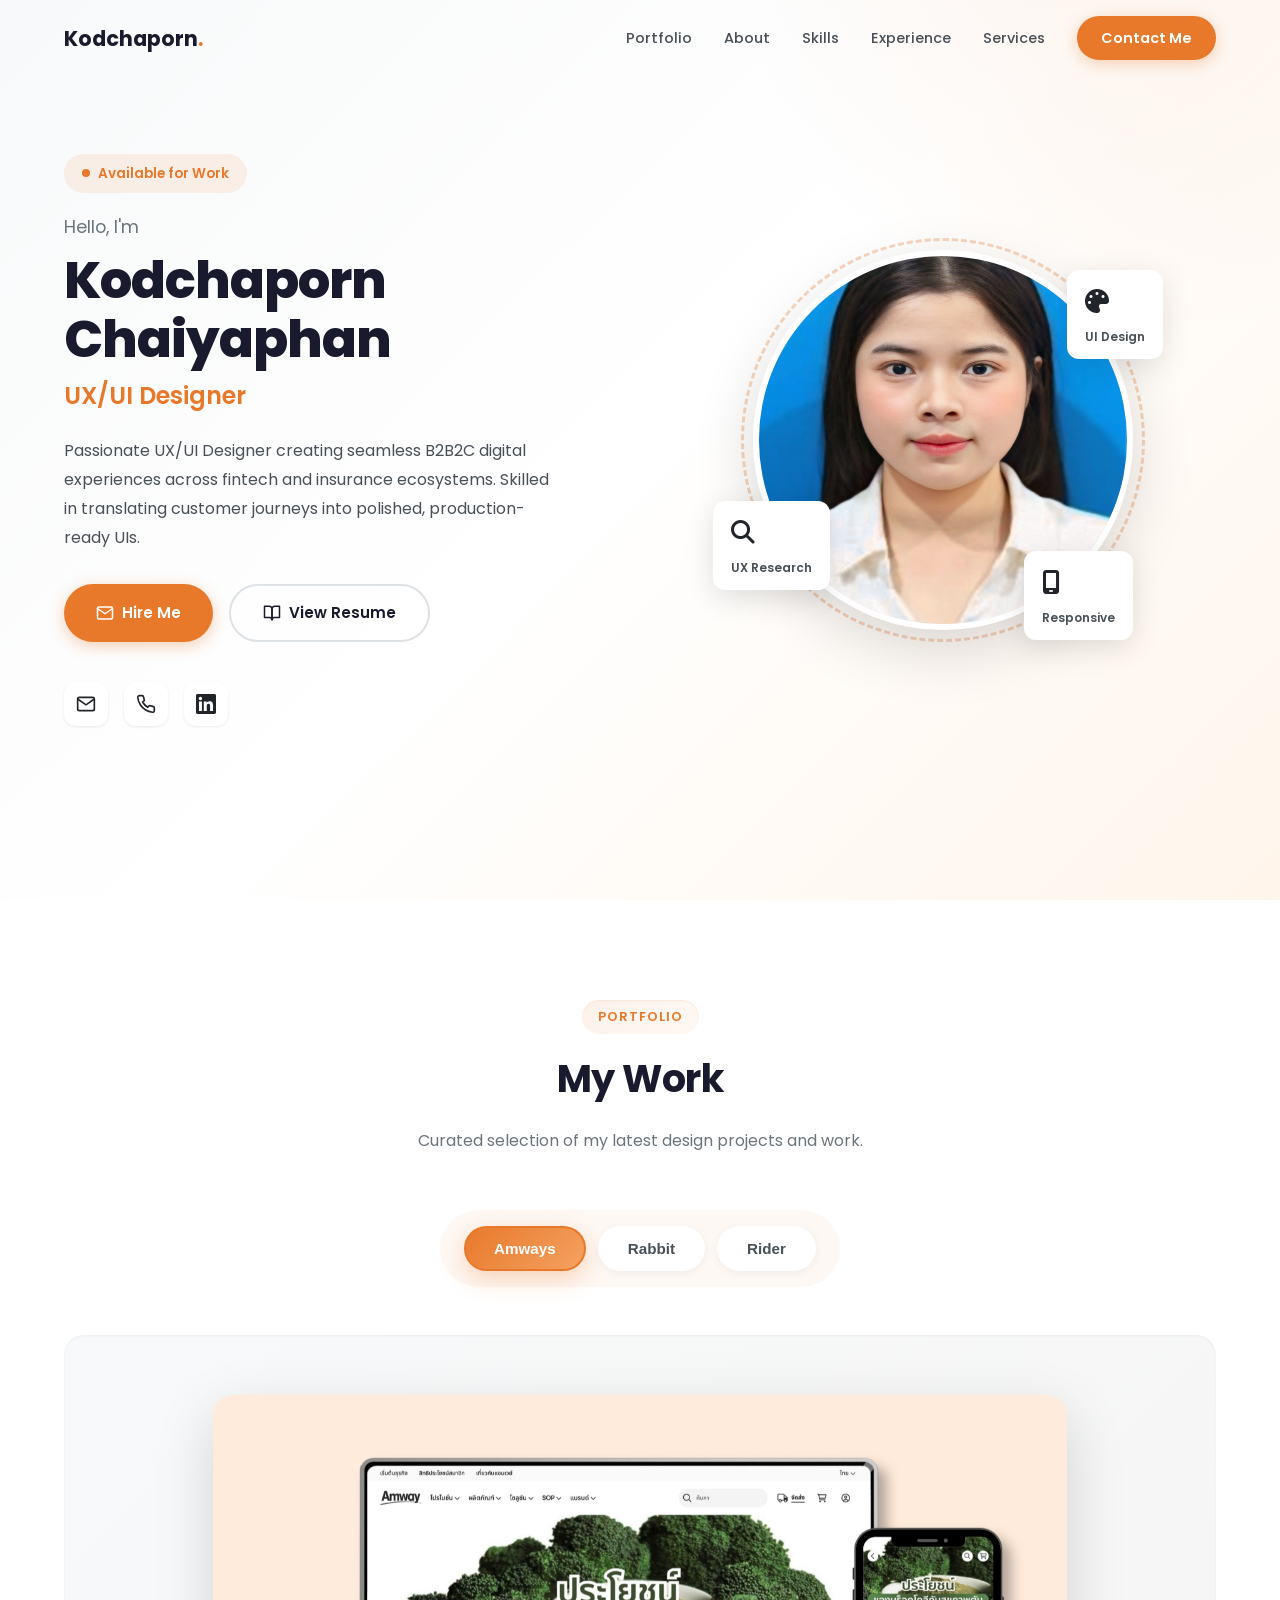
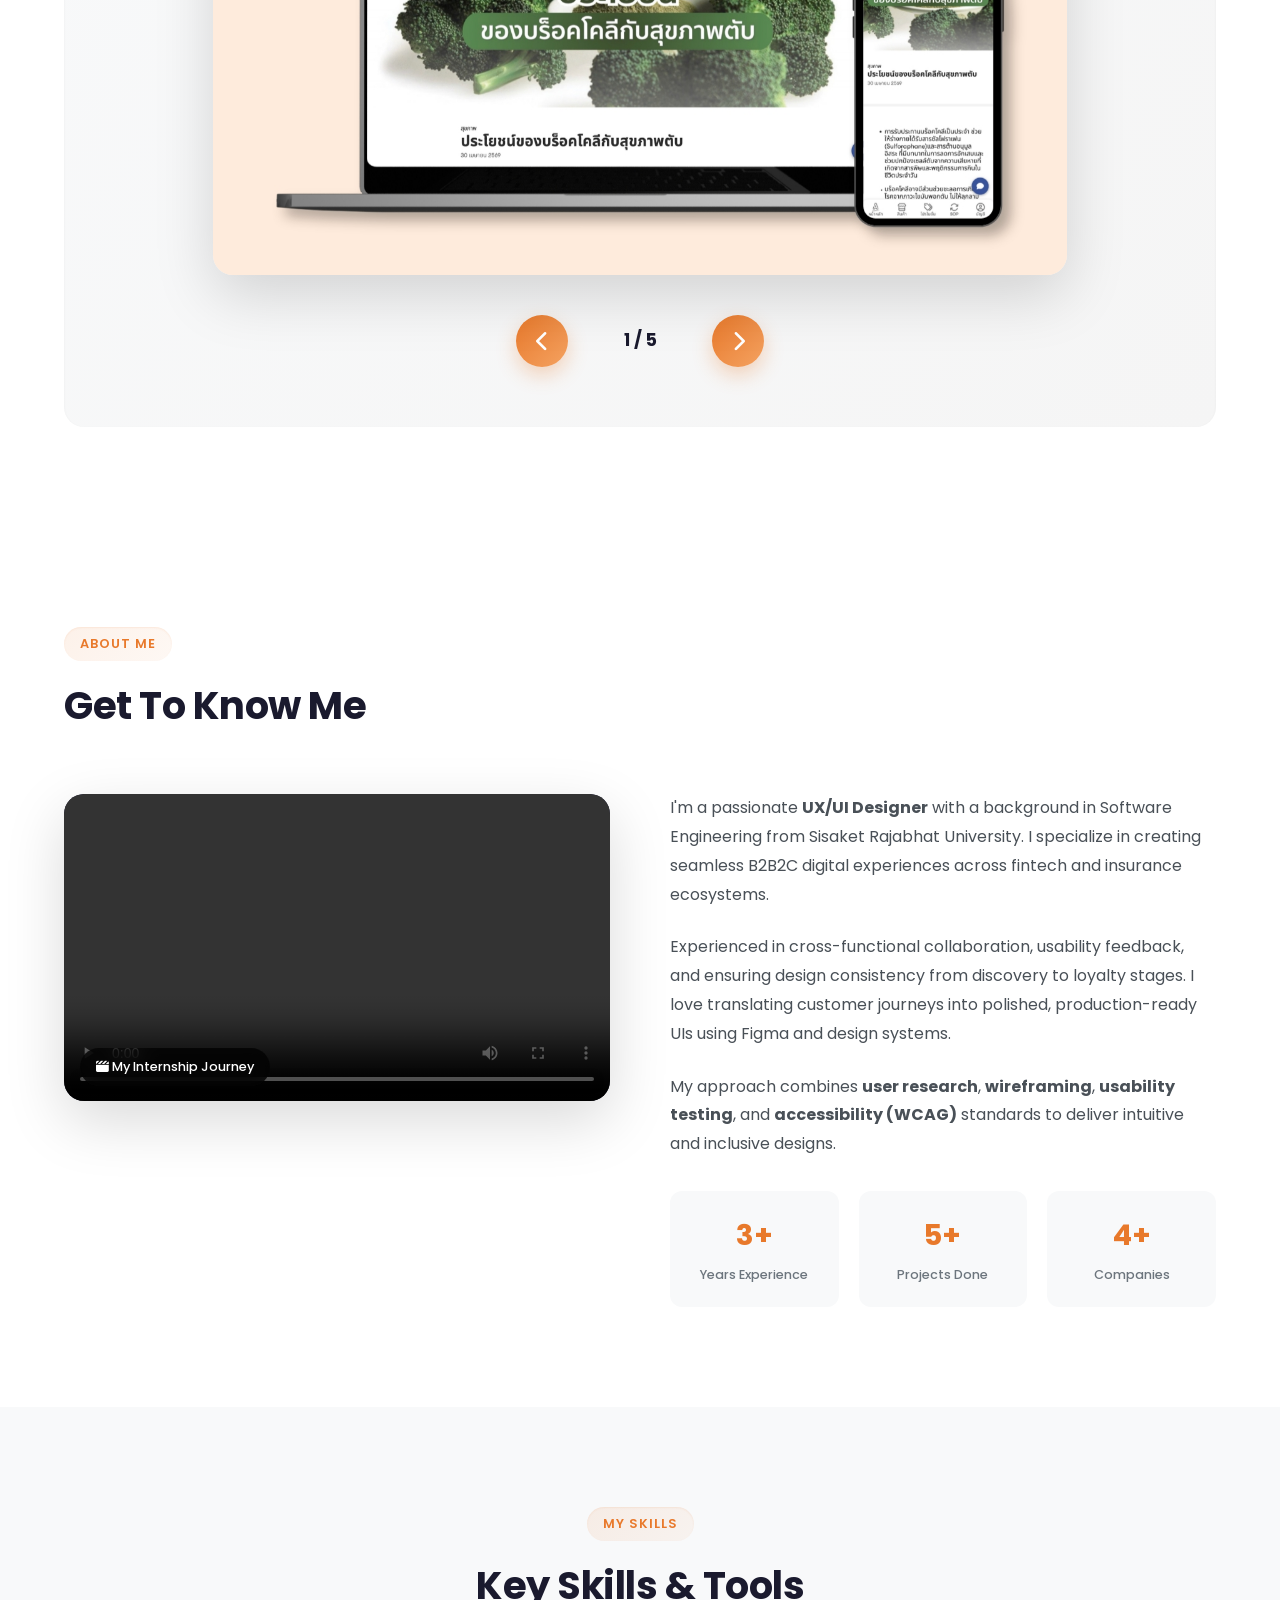
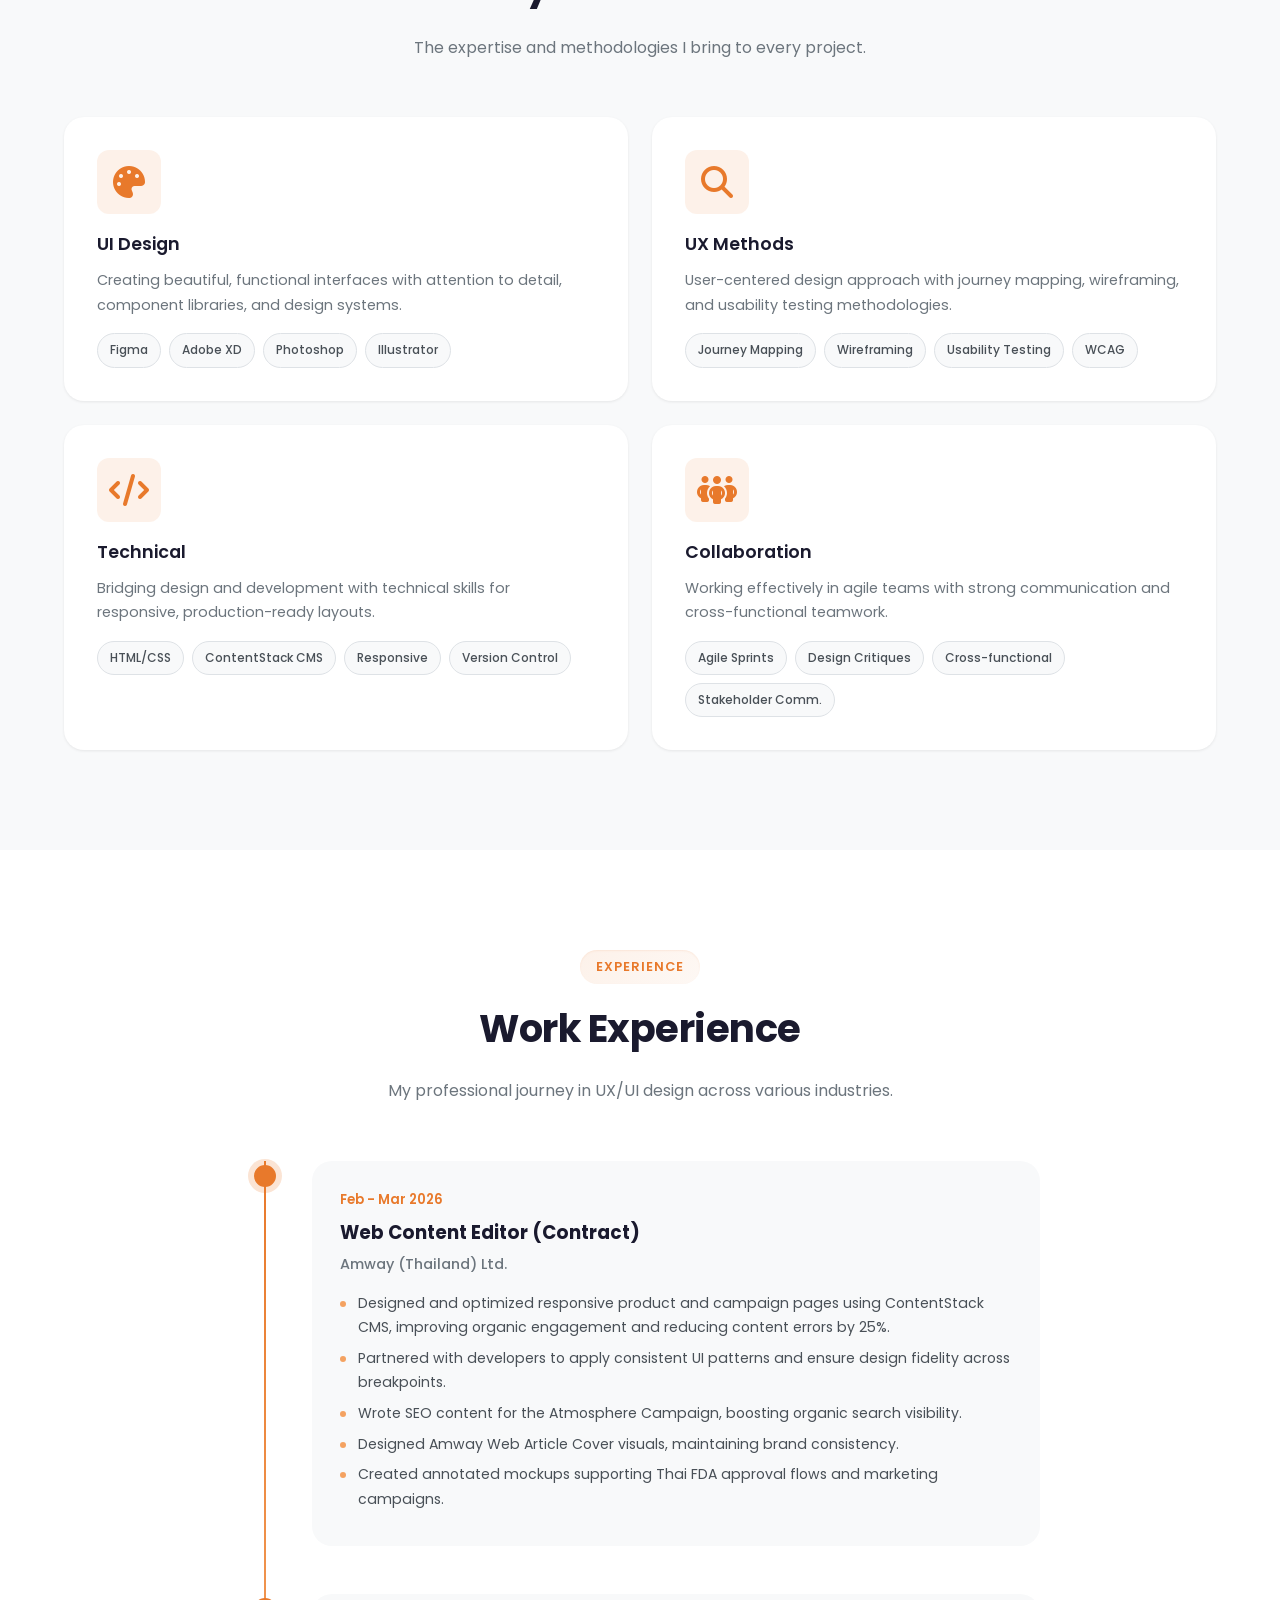
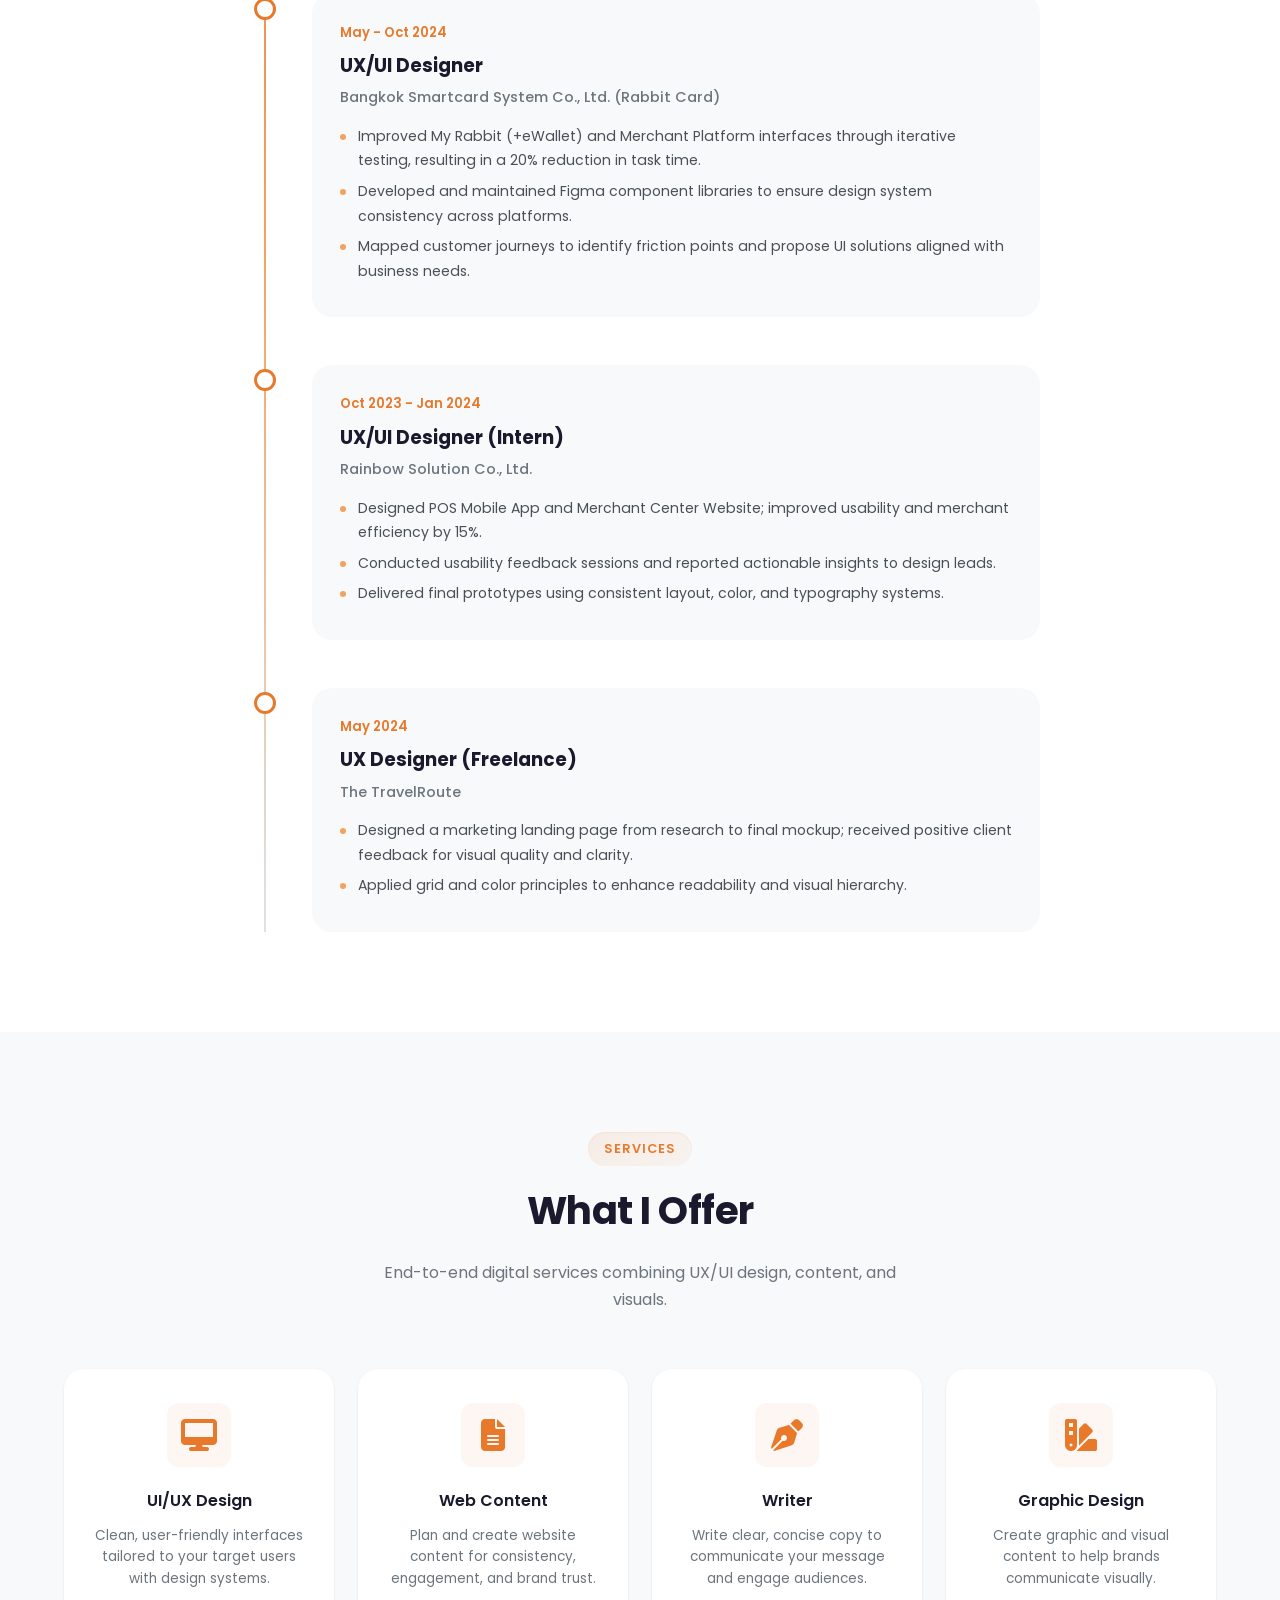
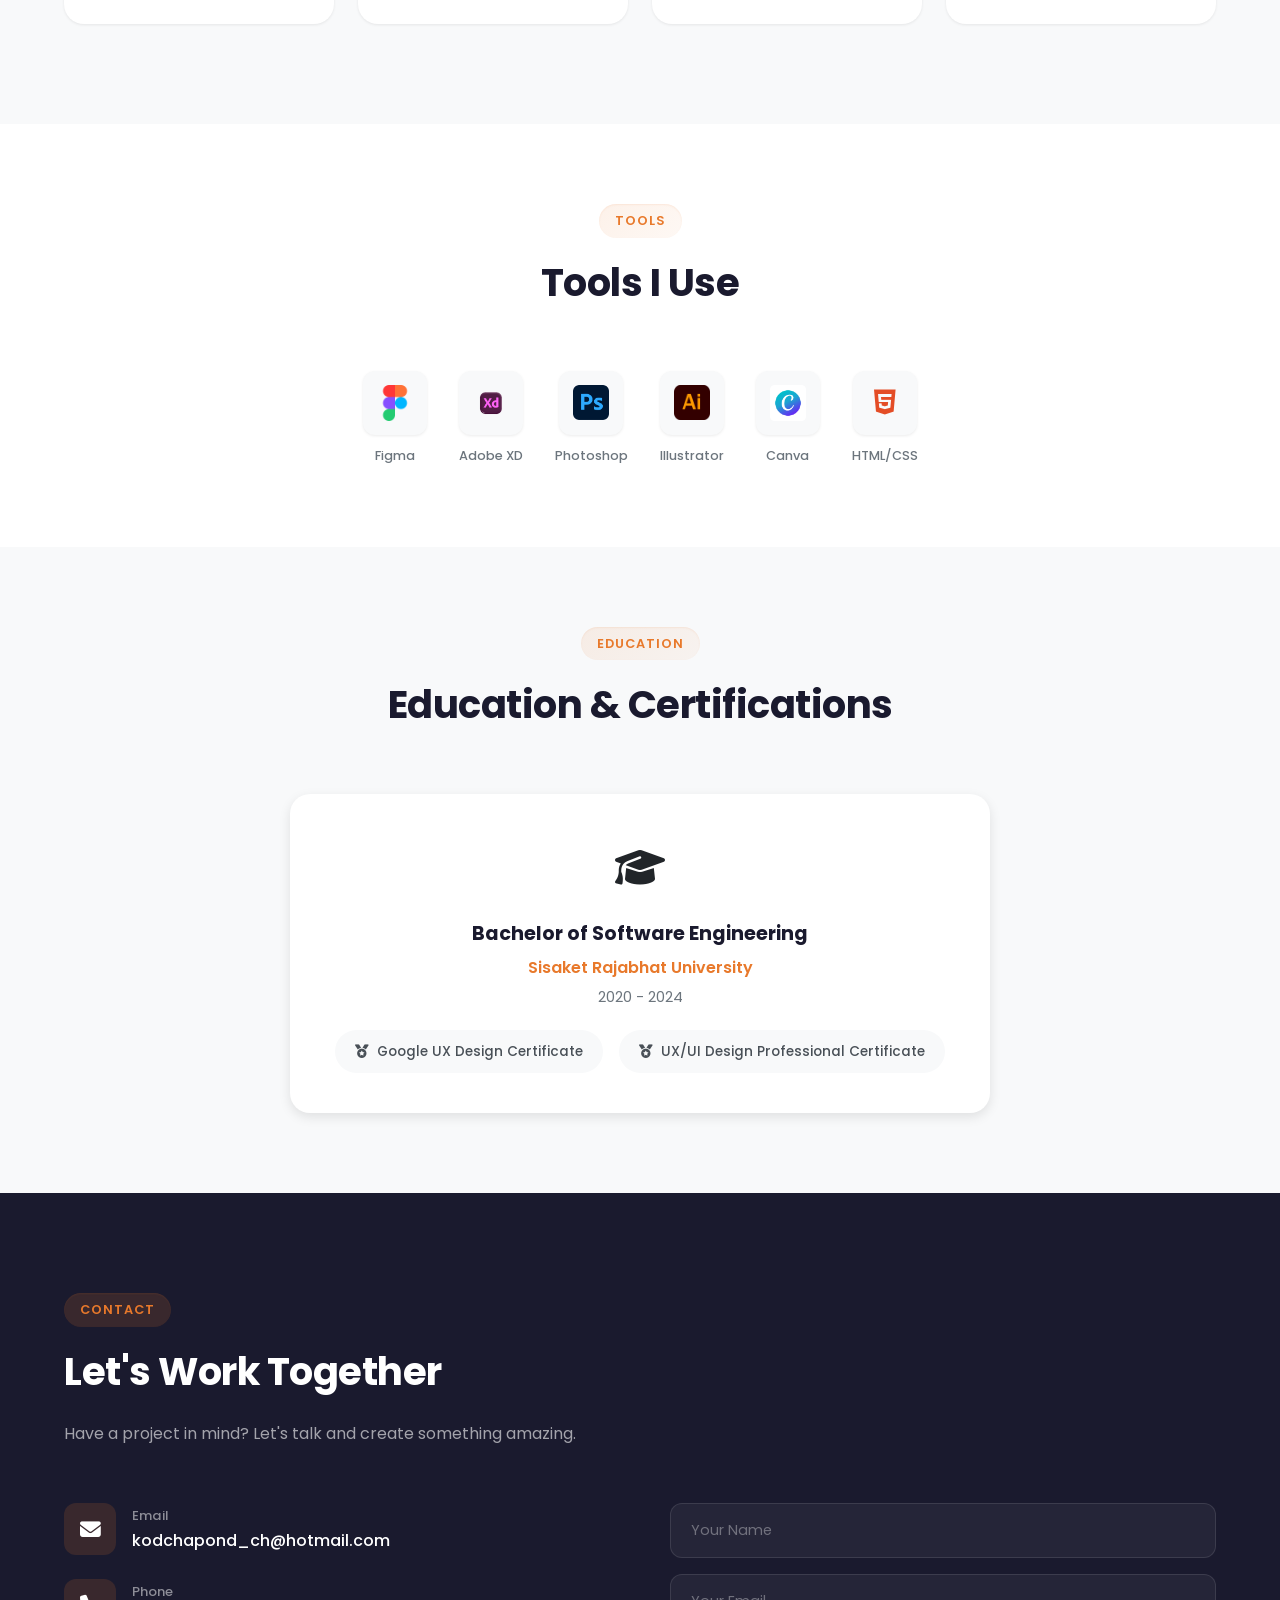
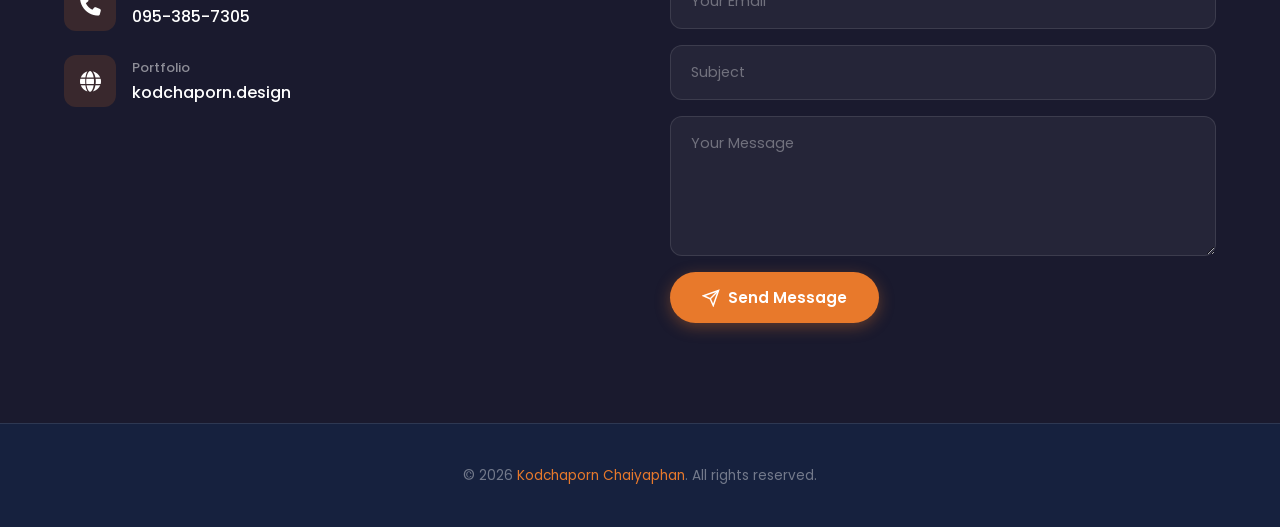
==== index.html @ 55f1ed01 "a" ====
<!DOCTYPE html>
<html lang="en">
<head>
  <meta charset="UTF-8">
  <meta name="viewport" content="width=device-width, initial-scale=1.0">
  <title>Kodchaporn Chaiyaphan — UX/UI Designer Portfolio</title>
  <meta name="description" content="Kodchaporn Chaiyaphan — Passionate UX/UI Designer creating seamless B2B2C digital experiences. Specializing in fintech and insurance UI/UX design.">
  <meta name="keywords" content="UX/UI Designer, Figma, Web Design, B2B2C, Fintech, Insurance, User Experience">
  <meta name="author" content="Kodchaporn Chaiyaphan">
  <meta name="robots" content="index, follow">
  <meta property="og:title" content="Kodchaporn Chaiyaphan — UX/UI Designer Portfolio">
  <meta property="og:description" content="Passionate UX/UI Designer creating seamless digital experiences across fintech and insurance ecosystems.">
  <meta property="og:type" content="website">
  <meta property="og:url" content="https://kodchaporn.com">
  <meta property="og:image" content="https://kodchaporn.com/assets/images/am1.jpg">
  <meta name="twitter:card" content="summary_large_image">
  <meta name="twitter:title" content="Kodchaporn Chaiyaphan — UX/UI Designer">
  <meta name="twitter:description" content="Creating seamless B2B2C digital experiences">
  <meta name="twitter:image" content="https://kodchaporn.com/assets/images/am1.jpg">
  <link rel="canonical" href="https://kodchaporn.com">
  <link rel="icon" type="image/png" href="assets/icons/figma-color.png">
  <script type="application/ld+json">
  {
    "@context": "https://schema.org",
    "@type": "Person",
    "name": "Kodchaporn Chaiyaphan",
    "jobTitle": "UX/UI Designer",
    "url": "https://kodchaporn.com",
    "image": "https://kodchaporn.com/assets/images/am1.jpg",
    "description": "Passionate UX/UI Designer creating seamless B2B2C digital experiences across fintech and insurance ecosystems",
    "email": "kodchapond_ch@hotmail.com",
    "telephone": "+66-95-385-7305",
    "sameAs": [
      "https://linkedin.com/in/kodchaporn"
    ],
    "knowsAbout": [
      "UI Design",
      "UX Research",
      "Figma",
      "User Testing",
      "Design Systems",
      "Wireframing",
      "WCAG Accessibility"
    ]
  }
  </script>
  <link rel="preconnect" href="https://fonts.googleapis.com">
  <link rel="preconnect" href="https://fonts.gstatic.com" crossorigin>
  <link href="https://fonts.googleapis.com/css2?family=Poppins:wght@300;400;500;600;700;800&display=swap" rel="stylesheet">
  <link rel="stylesheet" href="https://cdnjs.cloudflare.com/ajax/libs/font-awesome/6.4.0/css/all.min.css">
  <style>
    *, *::before, *::after { margin: 0; padding: 0; box-sizing: border-box; }

    :root {
      --orange: #E8792B;
      --orange-light: #F4A261;
      --orange-dark: #C75E1A;
      --dark: #1A1A2E;
      --dark-2: #16213E;
      --gray-900: #212529;
      --gray-700: #495057;
      --gray-500: #6C757D;
      --gray-300: #DEE2E6;
      --gray-100: #F8F9FA;
      --white: #FFFFFF;
      --shadow-sm: 0 1px 3px rgba(0,0,0,0.08);
      --shadow-md: 0 4px 12px rgba(0,0,0,0.1);
      --shadow-lg: 0 8px 30px rgba(0,0,0,0.12);
      --shadow-xl: 0 20px 60px rgba(0,0,0,0.15);
      --radius-sm: 8px;
      --radius-md: 12px;
      --radius-lg: 20px;
      --transition: 0.35s cubic-bezier(0.4, 0, 0.2, 1);
    }

    html { scroll-behavior: smooth; font-size: 16px; }
    body { font-family: 'Poppins', sans-serif; color: var(--gray-900); background: var(--white); line-height: 1.7; overflow-x: hidden; }
    a { text-decoration: none; color: inherit; }
    img { max-width: 100%; display: block; }
    ul { list-style: none; }
    .container { width: 100%; max-width: 1200px; margin: 0 auto; padding: 0 24px; }

    /* NAV */
    .nav { position: fixed; top: 0; left: 0; width: 100%; z-index: 1000; padding: 16px 0; transition: var(--transition); background: transparent; }
    .nav.scrolled { background: rgba(255,255,255,0.95); backdrop-filter: blur(20px); box-shadow: var(--shadow-sm); padding: 10px 0; }
    .nav__inner { display: flex; align-items: center; justify-content: space-between; }
    .nav__logo { font-size: 1.3rem; font-weight: 700; color: var(--dark); }
    .nav__logo span { color: var(--orange); }
    .nav__links { display: flex; gap: 32px; align-items: center; }
    .nav__links a { font-size: 0.9rem; font-weight: 500; color: var(--gray-700); position: relative; transition: var(--transition); }
    .nav__links a::after { content: ''; position: absolute; bottom: -4px; left: 0; width: 0; height: 2px; background: var(--orange); transition: var(--transition); border-radius: 2px; }
    .nav__links a:hover { color: var(--orange); }
    .nav__links a:hover::after { width: 100%; }
    .nav__cta { background: var(--orange) !important; color: var(--white) !important; padding: 10px 24px !important; border-radius: 50px !important; font-weight: 600 !important; box-shadow: 0 4px 15px rgba(232,121,43,0.3); }
    .nav__cta:hover { background: var(--orange-dark) !important; transform: translateY(-2px); box-shadow: 0 6px 20px rgba(232,121,43,0.4); }
    .nav__cta::after { display: none !important; }
    .nav__hamburger { display: none; flex-direction: column; gap: 5px; cursor: pointer; background: none; border: none; padding: 4px; }
    .nav__hamburger span { width: 26px; height: 2.5px; background: var(--dark); border-radius: 4px; transition: var(--transition); }

    /* HERO */
    .hero { min-height: 100vh; display: flex; align-items: center; padding-top: 80px; background: linear-gradient(135deg, var(--gray-100) 0%, var(--white) 50%, #FFF5EB 100%); position: relative; overflow: hidden; }
    .hero::before { content: ''; position: absolute; top: -50%; right: -20%; width: 800px; height: 800px; background: radial-gradient(circle, rgba(232,121,43,0.08) 0%, transparent 70%); border-radius: 50%; }
    .hero__inner { display: grid; grid-template-columns: 1fr 1fr; gap: 60px; align-items: center; }
    .hero__badge { display: inline-flex; align-items: center; gap: 8px; background: rgba(232,121,43,0.1); color: var(--orange); padding: 8px 18px; border-radius: 50px; font-size: 0.85rem; font-weight: 600; margin-bottom: 20px; }
    .hero__badge::before { content: ''; width: 8px; height: 8px; background: var(--orange); border-radius: 50%; animation: pulse 2s infinite; }
    @keyframes pulse { 0%, 100% { opacity: 1; transform: scale(1); } 50% { opacity: 0.5; transform: scale(1.5); } }
    .hero__greeting { font-size: 1.1rem; color: var(--gray-500); font-weight: 400; margin-bottom: 8px; }
    .hero__name { font-size: 3.2rem; font-weight: 800; color: var(--dark); line-height: 1.15; margin-bottom: 8px; letter-spacing: -1px; }
    .hero__title { font-size: 1.5rem; font-weight: 600; color: var(--orange); margin-bottom: 20px; }
    .hero__desc { font-size: 1rem; color: var(--gray-700); line-height: 1.8; margin-bottom: 32px; max-width: 500px; }
    .hero__buttons { display: flex; gap: 16px; flex-wrap: wrap; margin-bottom: 40px; }
    .btn { display: inline-flex; align-items: center; gap: 8px; padding: 14px 32px; border-radius: 50px; font-family: 'Poppins', sans-serif; font-size: 0.95rem; font-weight: 600; cursor: pointer; transition: var(--transition); border: none; }
    .btn--primary { background: var(--orange); color: var(--white); box-shadow: 0 4px 15px rgba(232,121,43,0.35); }
    .btn--primary:hover { background: var(--orange-dark); transform: translateY(-3px); box-shadow: 0 8px 25px rgba(232,121,43,0.4); }
    .btn--outline { background: transparent; color: var(--dark); border: 2px solid var(--gray-300); }
    .btn--outline:hover { border-color: var(--orange); color: var(--orange); transform: translateY(-3px); }
    .hero__social { display: flex; gap: 16px; }
    .hero__social a { width: 44px; height: 44px; border-radius: 12px; background: var(--white); display: flex; align-items: center; justify-content: center; box-shadow: var(--shadow-sm); transition: var(--transition); }
    .hero__social a:hover { background: var(--orange); color: var(--white); transform: translateY(-3px); box-shadow: var(--shadow-md); }
    .hero__image { display: flex; justify-content: center; align-items: center; position: relative; }
    .hero__photo-wrapper { position: relative; width: 380px; height: 380px; }
    .hero__photo-wrapper::before { content: ''; position: absolute; inset: -12px; border-radius: 50%; border: 3px dashed rgba(232,121,43,0.3); animation: spin 30s linear infinite; }
    @keyframes spin { to { transform: rotate(360deg); } }
    .hero__photo { width: 380px; height: 380px; border-radius: 50%; object-fit: cover; border: 6px solid var(--white); box-shadow: var(--shadow-xl); position: relative; z-index: 1; background: var(--gray-300); display: flex; align-items: center; justify-content: center; font-size: 6rem; overflow: hidden; }
    .hero__photo img { width: 100%; height: 100%; object-fit: cover; }
    .hero__float { position: absolute; background: var(--white); border-radius: var(--radius-md); padding: 12px 18px; box-shadow: var(--shadow-lg); z-index: 2; animation: float 6s ease-in-out infinite; }
    .hero__float--1 { top: 20px; right: -30px; animation-delay: 0s; }
    .hero__float--2 { bottom: 40px; left: -40px; animation-delay: 2s; }
    .hero__float--3 { bottom: -10px; right: 0; animation-delay: 4s; }
    .hero__float-icon { font-size: 1.5rem; margin-bottom: 4px; }
    .hero__float-text { font-size: 0.75rem; font-weight: 600; color: var(--gray-700); }
    @keyframes float { 0%, 100% { transform: translateY(0); } 50% { transform: translateY(-12px); } }

    /* SECTIONS */
    section { padding: 100px 0; }
    .section__badge { display: inline-flex; align-items: center; gap: 8px; background: rgba(232,121,43,0.1); color: var(--orange); padding: 6px 16px; border-radius: 50px; font-size: 0.8rem; font-weight: 600; text-transform: uppercase; letter-spacing: 1px; margin-bottom: 12px; }
    .section__title { font-size: 2.4rem; font-weight: 700; color: var(--dark); margin-bottom: 16px; letter-spacing: -0.5px; }
    .section__subtitle { font-size: 1rem; color: var(--gray-500); max-width: 560px; line-height: 1.7; }
    .section__header { margin-bottom: 56px; }
    .section__header--center { text-align: center; }
    .section__header--center .section__subtitle { margin: 0 auto; }

    /* ABOUT */
    .about { background: var(--white); }
    .about__grid { display: grid; grid-template-columns: 1fr 1fr; gap: 60px; align-items: start; }
    .about__video-wrapper { position: relative; border-radius: var(--radius-lg); overflow: hidden; box-shadow: var(--shadow-xl); aspect-ratio: 16/9; background: var(--dark); }
    .about__video { width: 100%; height: 100%; object-fit: cover; border-radius: var(--radius-lg); }
    .about__video-label { position: absolute; bottom: 16px; left: 16px; background: rgba(0,0,0,0.7); backdrop-filter: blur(10px); color: var(--white); padding: 8px 16px; border-radius: 50px; font-size: 0.8rem; font-weight: 500; }
    .about__content p { color: var(--gray-700); margin-bottom: 24px; line-height: 1.8; }
    .about__stats { display: grid; grid-template-columns: repeat(3, 1fr); gap: 20px; margin-top: 32px; }
    .about__stat { text-align: center; padding: 20px 12px; border-radius: var(--radius-md); background: var(--gray-100); transition: var(--transition); }
    .about__stat:hover { background: rgba(232,121,43,0.08); transform: translateY(-4px); }
    .about__stat-number { font-size: 1.8rem; font-weight: 700; color: var(--orange); display: block; }
    .about__stat-label { font-size: 0.8rem; color: var(--gray-500); font-weight: 500; }

    /* SKILLS */
    .skills { background: var(--gray-100); }
    .skills__grid { display: grid; grid-template-columns: repeat(2, 1fr); gap: 24px; }
    .skill-card { background: var(--white); border-radius: var(--radius-lg); padding: 32px; transition: var(--transition); box-shadow: var(--shadow-sm); border: 1px solid transparent; }
    .skill-card:hover { box-shadow: var(--shadow-lg); border-color: rgba(232,121,43,0.2); transform: translateY(-4px); }
    .skill-card__icon { width: 52px; height: 52px; border-radius: var(--radius-md); background: rgba(232,121,43,0.1); display: flex; align-items: center; justify-content: center; font-size: 1.5rem; margin-bottom: 16px; }
    .skill-card__title { font-size: 1.1rem; font-weight: 600; color: var(--dark); margin-bottom: 8px; }
    .skill-card__desc { font-size: 0.9rem; color: var(--gray-500); line-height: 1.7; }
    .skill-card__tags { display: flex; flex-wrap: wrap; gap: 8px; margin-top: 16px; }
    .skill-card__tag { padding: 4px 12px; background: var(--gray-100); border-radius: 50px; font-size: 0.78rem; color: var(--gray-700); font-weight: 500; }

    /* EXPERIENCE */
    .experience { background: var(--white); }
    .timeline { position: relative; max-width: 800px; margin: 0 auto; }
    .timeline::before { content: ''; position: absolute; left: 24px; top: 0; bottom: 0; width: 2px; background: linear-gradient(to bottom, var(--orange), var(--orange-light), var(--gray-300)); }
    .timeline__item { position: relative; padding-left: 72px; margin-bottom: 48px; }
    .timeline__item:last-child { margin-bottom: 0; }
    .timeline__dot { position: absolute; left: 14px; top: 4px; width: 22px; height: 22px; border-radius: 50%; background: var(--white); border: 3px solid var(--orange); z-index: 1; }
    .timeline__item:first-child .timeline__dot { background: var(--orange); box-shadow: 0 0 0 6px rgba(232,121,43,0.2); }
    .timeline__card { background: var(--gray-100); border-radius: var(--radius-lg); padding: 28px; transition: var(--transition); }
    .timeline__card:hover { background: var(--white); box-shadow: var(--shadow-lg); transform: translateX(4px); }
    .timeline__date { font-size: 0.82rem; font-weight: 600; color: var(--orange); margin-bottom: 6px; }
    .timeline__role { font-size: 1.15rem; font-weight: 700; color: var(--dark); margin-bottom: 4px; }
    .timeline__company { font-size: 0.9rem; color: var(--gray-500); margin-bottom: 14px; font-weight: 500; }
    .timeline__desc { font-size: 0.88rem; color: var(--gray-700); line-height: 1.75; }
    .timeline__desc li { position: relative; padding-left: 18px; margin-bottom: 6px; }
    .timeline__desc li::before { content: ''; position: absolute; left: 0; top: 10px; width: 6px; height: 6px; border-radius: 50%; background: var(--orange-light); }

    /* PORTFOLIO */
    .portfolio { background: var(--white); }
    .portfolio__tabs { display: flex; justify-content: center; gap: 12px; margin-bottom: 48px; flex-wrap: wrap; background: rgba(232,121,43,0.05); padding: 16px 24px; border-radius: 50px; width: fit-content; margin-left: auto; margin-right: auto; backdrop-filter: blur(10px); }
    .portfolio__tab-btn { padding: 12px 28px; border: 2px solid transparent; background: var(--white); border-radius: 50px; cursor: pointer; font-weight: 600; font-size: 0.95rem; transition: var(--transition); color: var(--gray-700); box-shadow: 0 2px 8px rgba(0,0,0,0.05); }
    .portfolio__tab-btn.active { background: linear-gradient(135deg, var(--orange) 0%, var(--orange-light) 100%); color: var(--white); border-color: var(--orange); box-shadow: 0 8px 24px rgba(232,121,43,0.3); }
    .portfolio__tab-btn:hover { border-color: var(--orange); color: var(--orange); transform: translateY(-2px); }

    .portfolio__slider-container { position: relative; overflow: hidden; background: linear-gradient(135deg, var(--gray-100) 0%, #F5F5F5 100%); border-radius: var(--radius-lg); padding: 60px 20px; min-height: 550px; display: flex; flex-direction: column; justify-content: center; box-shadow: inset 0 1px 3px rgba(0,0,0,0.05); }
    .portfolio__slider { display: flex; transition: transform 0.6s cubic-bezier(0.4, 0, 0.2, 1); }
    .portfolio__slide { min-width: 100%; display: flex; justify-content: center; align-items: center; position: relative; }
    .portfolio__slide img { max-width: 100%; max-height: 480px; border-radius: var(--radius-lg); box-shadow: var(--shadow-xl); object-fit: cover; transition: var(--transition); }
    .portfolio__slide:hover img { transform: scale(1.02); }

    .portfolio__controls { display: flex; justify-content: center; align-items: center; gap: 32px; margin-top: 40px; }
    .portfolio__btn { width: 52px; height: 52px; border-radius: 50%; background: linear-gradient(135deg, var(--orange) 0%, var(--orange-light) 100%); color: var(--white); border: none; cursor: pointer; font-size: 1.3rem; transition: var(--transition); display: flex; align-items: center; justify-content: center; box-shadow: 0 8px 20px rgba(232,121,43,0.3); }
    .portfolio__btn:hover { transform: scale(1.1) rotate(5deg); box-shadow: 0 12px 32px rgba(232,121,43,0.4); }
    .portfolio__btn:disabled { background: var(--gray-300); cursor: not-allowed; transform: scale(1); }
    .portfolio__counter { font-weight: 700; color: var(--dark); min-width: 80px; text-align: center; font-size: 1.1rem; }

    /* SERVICES */
    .services { background: var(--gray-100); }
    .services__grid { display: grid; grid-template-columns: repeat(4, 1fr); gap: 24px; }
    .service-card { background: var(--white); border-radius: var(--radius-lg); padding: 32px 24px; text-align: center; transition: var(--transition); box-shadow: var(--shadow-sm); border: 2px solid transparent; position: relative; overflow: hidden; }
    .service-card::before { content: ''; position: absolute; inset: 0; background: linear-gradient(135deg, rgba(232,121,43,0.05) 0%, rgba(232,121,43,0) 100%); opacity: 0; transition: var(--transition); pointer-events: none; }
    .service-card:hover { border-color: var(--orange); box-shadow: 0 12px 40px rgba(232,121,43,0.25); transform: translateY(-12px); }
    .service-card:hover::before { opacity: 1; }
    .service-card:hover .service-card__icon { background: linear-gradient(135deg, var(--orange) 0%, var(--orange-light) 100%); color: var(--white); transform: scale(1.15) rotate(-5deg); box-shadow: 0 8px 24px rgba(232,121,43,0.4); }
    .service-card__icon { width: 64px; height: 64px; border-radius: var(--radius-md); background: rgba(229, 168, 125, 0.1); display: flex; align-items: center; justify-content: center; font-size: 1.8rem; margin: 0 auto 20px; transition: var(--transition); position: relative; z-index: 1; }
    .service-card__title { font-size: 1rem; font-weight: 600; color: var(--dark); margin-bottom: 10px; }
    .service-card__desc { font-size: 0.85rem; color: var(--gray-500); line-height: 1.6; }

    /* TOOLS */
    .tools { background: var(--white); padding: 80px 0; }
    .tools__grid { display: flex; justify-content: center; flex-wrap: wrap; gap: 32px; }
    .tool-item { display: flex; flex-direction: column; align-items: center; gap: 10px; transition: var(--transition); }
    .tool-item:hover { transform: translateY(-6px); }
    .tool-item__icon { width: 64px; height: 64px; border-radius: var(--radius-md); background: var(--gray-100); display: flex; align-items: center; justify-content: center; font-size: 1.8rem; box-shadow: var(--shadow-sm); transition: var(--transition); }
    .tool-item:hover .tool-item__icon { box-shadow: var(--shadow-md); background: rgba(232,121,43,0.08); }
    .tool-item__name { font-size: 0.8rem; font-weight: 500; color: var(--gray-500); }

    /* EDUCATION */
    .education { background: var(--gray-100); padding: 80px 0; }
    .education__card { max-width: 700px; margin: 0 auto; background: var(--white); border-radius: var(--radius-lg); padding: 40px; text-align: center; box-shadow: var(--shadow-md); }
    .education__icon { font-size: 2.5rem; margin-bottom: 16px; }
    .education__degree { font-size: 1.2rem; font-weight: 700; color: var(--dark); margin-bottom: 4px; }
    .education__school { font-size: 1rem; color: var(--orange); font-weight: 600; margin-bottom: 4px; }
    .education__year { font-size: 0.9rem; color: var(--gray-500); margin-bottom: 20px; }
    .education__certs { display: flex; justify-content: center; gap: 16px; flex-wrap: wrap; }
    .education__cert { display: flex; align-items: center; gap: 8px; background: var(--gray-100); padding: 10px 20px; border-radius: 50px; font-size: 0.85rem; font-weight: 500; color: var(--gray-700); }

    /* CONTACT */
    .contact { background: var(--dark); color: var(--white); }
    .contact .section__badge { background: rgba(232,121,43,0.15); }
    .contact .section__title { color: var(--white); }
    .contact .section__subtitle { color: rgba(255,255,255,0.6); }
    .contact__grid { display: grid; grid-template-columns: 1fr 1fr; gap: 60px; }
    .contact__info { display: flex; flex-direction: column; gap: 24px; }
    .contact__item { display: flex; align-items: center; gap: 16px; }
    .contact__item-icon { width: 52px; height: 52px; border-radius: var(--radius-md); background: rgba(232,121,43,0.15); display: flex; align-items: center; justify-content: center; font-size: 1.3rem; flex-shrink: 0; }
    .contact__item-label { font-size: 0.82rem; color: rgba(255,255,255,0.5); font-weight: 500; }
    .contact__item-value { font-size: 1rem; color: var(--white); font-weight: 500; }
    .contact__form { display: flex; flex-direction: column; gap: 16px; }
    .contact__form input, .contact__form textarea { width: 100%; padding: 16px 20px; border-radius: var(--radius-md); border: 1px solid rgba(255,255,255,0.1); background: rgba(255,255,255,0.05); color: var(--white); font-family: 'Poppins', sans-serif; font-size: 0.9rem; transition: var(--transition); outline: none; }
    .contact__form input:focus, .contact__form textarea:focus { border-color: var(--orange); background: rgba(255,255,255,0.08); }
    .contact__form input::placeholder, .contact__form textarea::placeholder { color: rgba(255,255,255,0.35); }
    .contact__form textarea { resize: vertical; min-height: 140px; }
    .contact__form .btn--primary { align-self: flex-start; }

    /* FOOTER */
    .footer { background: var(--dark-2); text-align: center; padding: 32px 0; }
    .footer p { font-size: 0.85rem; color: rgba(255,255,255,0.4); }
    .footer span { color: var(--orange); }

    /* VERSION SWITCHER */

    /* ANIMATIONS */
    .reveal { opacity: 0; transform: translateY(40px); transition: opacity 0.7s ease, transform 0.7s ease; }
    .reveal.active { opacity: 1; transform: translateY(0); }

    /* ELITE UPGRADES */
    .section__badge { background: linear-gradient(135deg, rgba(232,121,43,0.1) 0%, rgba(232,121,43,0.05) 100%); box-shadow: inset 0 1px 2px rgba(232,121,43,0.1); }

    .skill-card__icon, .service-card__icon { display: flex; align-items: center; justify-content: center; font-size: 2rem; width: 64px; height: 64px; }
    .skill-card__icon i, .service-card__icon i { color: var(--orange); transition: var(--transition); }
    .skill-card:hover .skill-card__icon i { color: var(--white); }

    .skill-card__tags { display: flex; flex-wrap: wrap; gap: 8px; }
    .skill-card__tag { background: var(--gray-100); border: 1px solid var(--gray-300); padding: 6px 12px; border-radius: 20px; font-size: 0.75rem; color: var(--gray-700); transition: var(--transition); }
    .skill-card:hover .skill-card__tag { border-color: var(--orange); background: rgba(232,121,43,0.05); }

    .timeline__dot { animation: pulse 2s infinite; }

    .contact__form input:focus, .contact__form textarea:focus { background: rgba(255,255,255,0.1); border-color: var(--orange); box-shadow: 0 0 0 3px rgba(232,121,43,0.1); }

    .footer { display: flex; justify-content: space-between; align-items: center; padding-top: 40px; padding-bottom: 40px; border-top: 1px solid rgba(255,255,255,0.1); }

    /* NAV CLOSE BUTTON - Only show on mobile */
    .nav__close { display: none; }
    @media (max-width: 768px) {
      .nav__close { display: block; }
      .nav__links.open .nav__close { display: block; }
    }

    /* RESPONSIVE */
    @media (max-width: 1024px) {
      .hero__name { font-size: 2.6rem; }
      .hero__photo, .hero__photo-wrapper { width: 300px; height: 300px; }
      .services__grid { grid-template-columns: repeat(2, 1fr); }
    }
    @media (max-width: 768px) {
      .nav__links { display: none; }
      .nav__hamburger { display: flex; }
      .nav__links.open { display: flex; flex-direction: column; position: fixed; top: 0; left: 0; width: 100%; height: 100vh; background: var(--white); align-items: center; justify-content: center; gap: 28px; z-index: 999; }
      .nav__links.open a { font-size: 1.2rem; }
      .nav__close { position: absolute; top: 24px; right: 24px; font-size: 2rem; cursor: pointer; background: none; border: none; color: var(--dark); }
      .hero__inner { grid-template-columns: 1fr; text-align: center; gap: 40px; }
      .hero__image { order: -1; }
      .hero__photo, .hero__photo-wrapper { width: 260px; height: 260px; }
      .hero__desc { max-width: 100%; }
      .hero__buttons { justify-content: center; }
      .hero__social { justify-content: center; }
      .hero__float { display: none; }
      .hero__name { font-size: 2.2rem; }
      .about__grid { grid-template-columns: 1fr; gap: 40px; }
      .skills__grid { grid-template-columns: 1fr; }
      .services__grid { grid-template-columns: 1fr; }
      .contact__grid { grid-template-columns: 1fr; gap: 40px; }
      section { padding: 70px 0; }
      .section__title { font-size: 1.8rem; }
    }
    @media (max-width: 480px) {
      .hero__name { font-size: 1.8rem; }
      .hero__title { font-size: 1.2rem; }
      .hero__photo, .hero__photo-wrapper { width: 200px; height: 200px; }
      .about__stats { grid-template-columns: repeat(3, 1fr); gap: 12px; }
      .about__stat-number { font-size: 1.4rem; }
    }
  </style>
</head>
<body>

  <!-- NAV -->
  <nav class="nav" id="nav">
    <div class="container nav__inner">
      <a href="#" class="nav__logo">Kodchaporn<span>.</span></a>
      <div class="nav__links" id="navLinks">
        <button class="nav__close" id="navClose">&times;</button>
        <a href="#portfolio">Portfolio</a>
        <a href="#about">About</a>
        <a href="#skills">Skills</a>
        <a href="#experience">Experience</a>
        <a href="#services">Services</a>
        <a href="#contact" class="nav__cta">Contact Me</a>
      </div>
      <button class="nav__hamburger" id="navOpen">
        <span></span><span></span><span></span>
      </button>
    </div>
  </nav>

  <!-- HERO -->
  <section class="hero" id="hero">
    <div class="container hero__inner">
      <div class="hero__content">
        <div class="hero__badge">Available for Work</div>
        <p class="hero__greeting">Hello, I'm</p>
        <h1 class="hero__name">Kodchaporn<br>Chaiyaphan</h1>
        <p class="hero__title">UX/UI Designer</p>
        <p class="hero__desc">Passionate UX/UI Designer creating seamless B2B2C digital experiences across fintech and insurance ecosystems. Skilled in translating customer journeys into polished, production-ready UIs.</p>
        <div class="hero__buttons">
          <a href="#contact" class="btn btn--primary">
            <svg width="18" height="18" viewBox="0 0 24 24" fill="none" stroke="currentColor" stroke-width="2" stroke-linecap="round" stroke-linejoin="round"><path d="M4 4h16c1.1 0 2 .9 2 2v12c0 1.1-.9 2-2 2H4c-1.1 0-2-.9-2-2V6c0-1.1.9-2 2-2z"/><polyline points="22,6 12,13 2,6"/></svg>
            Hire Me
          </a>
          <a href="#experience" class="btn btn--outline">
            <svg width="18" height="18" viewBox="0 0 24 24" fill="none" stroke="currentColor" stroke-width="2" stroke-linecap="round" stroke-linejoin="round"><path d="M2 3h6a4 4 0 0 1 4 4v14a3 3 0 0 0-3-3H2z"/><path d="M22 3h-6a4 4 0 0 0-4 4v14a3 3 0 0 1 3-3h7z"/></svg>
            View Resume
          </a>
        </div>
        <div class="hero__social">
          <a href="mailto:kodchapond_ch@hotmail.com" title="Email">
            <svg width="20" height="20" viewBox="0 0 24 24" fill="none" stroke="currentColor" stroke-width="2"><path d="M4 4h16c1.1 0 2 .9 2 2v12c0 1.1-.9 2-2 2H4c-1.1 0-2-.9-2-2V6c0-1.1.9-2 2-2z"/><polyline points="22,6 12,13 2,6"/></svg>
          </a>
          <a href="tel:095-3857305" title="Phone">
            <svg width="20" height="20" viewBox="0 0 24 24" fill="none" stroke="currentColor" stroke-width="2"><path d="M22 16.92v3a2 2 0 0 1-2.18 2 19.79 19.79 0 0 1-8.63-3.07 19.5 19.5 0 0 1-6-6 19.79 19.79 0 0 1-3.07-8.67A2 2 0 0 1 4.11 2h3a2 2 0 0 1 2 1.72c.127.96.361 1.903.7 2.81a2 2 0 0 1-.45 2.11L8.09 9.91a16 16 0 0 0 6 6l1.27-1.27a2 2 0 0 1 2.11-.45c.907.339 1.85.573 2.81.7A2 2 0 0 1 22 16.92z"/></svg>
          </a>
          <a href="https://www.linkedin.com/in/kodchaporn" title="LinkedIn" target="_blank">
            <svg width="20" height="20" viewBox="0 0 24 24" fill="currentColor"><path d="M20.447 20.452h-3.554v-5.569c0-1.328-.027-3.037-1.852-3.037-1.853 0-2.136 1.445-2.136 2.939v5.667H9.351V9h3.414v1.561h.046c.477-.9 1.637-1.85 3.37-1.85 3.601 0 4.267 2.37 4.267 5.455v6.286zM5.337 7.433c-1.144 0-2.063-.926-2.063-2.065 0-1.138.92-2.063 2.063-2.063 1.14 0 2.064.925 2.064 2.063 0 1.139-.925 2.065-2.064 2.065zm1.782 13.019H3.555V9h3.564v11.452zM22.225 0H1.771C.792 0 0 .774 0 1.729v20.542C0 23.227.792 24 1.771 24h20.451C23.2 24 24 23.227 24 22.271V1.729C24 .774 23.2 0 22.222 0h.003z"/></svg>
          </a>
        </div>
      </div>
      <div class="hero__image">
        <div class="hero__photo-wrapper">
          <div class="hero__photo"><img src="assets/images/profile.jpg" alt="Kodchaporn Chaiyaphan"></div>
          <div class="hero__float hero__float--1">
            <div class="hero__float-icon"><i class="fas fa-palette"></i></div>
            <div class="hero__float-text">UI Design</div>
          </div>
          <div class="hero__float hero__float--2">
            <div class="hero__float-icon"><i class="fas fa-magnifying-glass"></i></div>
            <div class="hero__float-text">UX Research</div>
          </div>
          <div class="hero__float hero__float--3">
            <div class="hero__float-icon"><i class="fas fa-mobile-screen"></i></div>
            <div class="hero__float-text">Responsive</div>
          </div>
        </div>
      </div>
    </div>
  </section>

  <!-- PORTFOLIO -->
  <section class="portfolio" id="portfolio">
    <div class="container">
      <div class="section__header section__header--center reveal">
        <div class="section__badge">Portfolio</div>
        <h2 class="section__title">My Work</h2>
        <p class="section__subtitle">Curated selection of my latest design projects and work.</p>
      </div>

      <div class="portfolio__tabs reveal">
        <button class="portfolio__tab-btn active" data-tab="amways">Amways</button>
        <button class="portfolio__tab-btn" data-tab="rabbit">Rabbit</button>
        <button class="portfolio__tab-btn" data-tab="rider">Rider</button>
      </div>

      <!-- AMWAYS SLIDER -->
      <div class="portfolio__slider-container reveal" id="amways-slider">
        <div class="portfolio__slider" id="amways-slides">
          <div class="portfolio__slide"><img src="assets/images/am1.jpg" alt="Amways 1"></div>
          <div class="portfolio__slide"><img src="assets/images/am2.jpg" alt="Amways 2"></div>
          <div class="portfolio__slide"><img src="assets/images/am3.jpg" alt="Amways 3"></div>
          <div class="portfolio__slide"><img src="assets/images/am4.jpg" alt="Amways 4"></div>
          <div class="portfolio__slide"><img src="assets/images/am5.jpg" alt="Amways 5"></div>
        </div>
        <div class="portfolio__controls">
          <button class="portfolio__btn" id="amways-prev"><i class="fas fa-chevron-left"></i></button>
          <span class="portfolio__counter"><span id="amways-current">1</span> / 5</span>
          <button class="portfolio__btn" id="amways-next"><i class="fas fa-chevron-right"></i></button>
        </div>
      </div>

      <!-- RABBIT SLIDER -->
      <div class="portfolio__slider-container reveal" id="rabbit-slider" style="display: none;">
        <div class="portfolio__slider" id="rabbit-slides">
          <div class="portfolio__slide"><img src="assets/images/r1.jpg" alt="Rabbit 1"></div>
          <div class="portfolio__slide"><img src="assets/images/r2.jpg" alt="Rabbit 2"></div>
          <div class="portfolio__slide"><img src="assets/images/r3.jpg" alt="Rabbit 3"></div>
          <div class="portfolio__slide"><img src="assets/images/r4.jpg" alt="Rabbit 4"></div>
          <div class="portfolio__slide"><img src="assets/images/r5.jpg" alt="Rabbit 5"></div>
          <div class="portfolio__slide"><img src="assets/images/r6.jpg" alt="Rabbit 6"></div>
        </div>
        <div class="portfolio__controls">
          <button class="portfolio__btn" id="rabbit-prev"><i class="fas fa-chevron-left"></i></button>
          <span class="portfolio__counter"><span id="rabbit-current">1</span> / 6</span>
          <button class="portfolio__btn" id="rabbit-next"><i class="fas fa-chevron-right"></i></button>
        </div>
      </div>

      <!-- RIDER SLIDER -->
      <div class="portfolio__slider-container reveal" id="rider-slider" style="display: none;">
        <div class="portfolio__slider" id="rider-slides">
          <div class="portfolio__slide"><img src="assets/images/se1.jpg" alt="Rider 1"></div>
          <div class="portfolio__slide"><img src="assets/images/se2.jpg" alt="Rider 2"></div>
          <div class="portfolio__slide"><img src="assets/images/se3.jpg" alt="Rider 3"></div>
        </div>
        <div class="portfolio__controls">
          <button class="portfolio__btn" id="rider-prev"><i class="fas fa-chevron-left"></i></button>
          <span class="portfolio__counter"><span id="rider-current">1</span> / 3</span>
          <button class="portfolio__btn" id="rider-next"><i class="fas fa-chevron-right"></i></button>
        </div>
      </div>
    </div>
  </section>

  <!-- ABOUT -->
  <section class="about" id="about">
    <div class="container">
      <div class="section__header reveal">
        <div class="section__badge">About Me</div>
        <h2 class="section__title">Get To Know Me</h2>
      </div>
      <div class="about__grid">
        <div class="about__video-wrapper reveal">
          <video class="about__video" controls>
            <source src="assets/video/internship.mp4" type="video/mp4">
          </video>
          <div class="about__video-label"><i class="fas fa-clapperboard"></i> My Internship Journey</div>
        </div>
        <div class="about__content reveal">
          <p>I'm a passionate <strong>UX/UI Designer</strong> with a background in Software Engineering from Sisaket Rajabhat University. I specialize in creating seamless B2B2C digital experiences across fintech and insurance ecosystems.</p>
          <p>Experienced in cross-functional collaboration, usability feedback, and ensuring design consistency from discovery to loyalty stages. I love translating customer journeys into polished, production-ready UIs using Figma and design systems.</p>
          <p>My approach combines <strong>user research</strong>, <strong>wireframing</strong>, <strong>usability testing</strong>, and <strong>accessibility (WCAG)</strong> standards to deliver intuitive and inclusive designs.</p>
          <div class="about__stats">
            <div class="about__stat"><span class="about__stat-number">3+</span><span class="about__stat-label">Years Experience</span></div>
            <div class="about__stat"><span class="about__stat-number">5+</span><span class="about__stat-label">Projects Done</span></div>
            <div class="about__stat"><span class="about__stat-number">4+</span><span class="about__stat-label">Companies</span></div>
          </div>
        </div>
      </div>
    </div>
  </section>

  <!-- SKILLS -->
  <section class="skills" id="skills">
    <div class="container">
      <div class="section__header section__header--center reveal">
        <div class="section__badge">My Skills</div>
        <h2 class="section__title">Key Skills & Tools</h2>
        <p class="section__subtitle">The expertise and methodologies I bring to every project.</p>
      </div>
      <div class="skills__grid">
        <div class="skill-card reveal">
          <div class="skill-card__icon"><i class="fas fa-palette"></i></div>
          <h3 class="skill-card__title">UI Design</h3>
          <p class="skill-card__desc">Creating beautiful, functional interfaces with attention to detail, component libraries, and design systems.</p>
          <div class="skill-card__tags"><span class="skill-card__tag">Figma</span><span class="skill-card__tag">Adobe XD</span><span class="skill-card__tag">Photoshop</span><span class="skill-card__tag">Illustrator</span></div>
        </div>
        <div class="skill-card reveal">
          <div class="skill-card__icon"><i class="fas fa-magnifying-glass"></i></div>
          <h3 class="skill-card__title">UX Methods</h3>
          <p class="skill-card__desc">User-centered design approach with journey mapping, wireframing, and usability testing methodologies.</p>
          <div class="skill-card__tags"><span class="skill-card__tag">Journey Mapping</span><span class="skill-card__tag">Wireframing</span><span class="skill-card__tag">Usability Testing</span><span class="skill-card__tag">WCAG</span></div>
        </div>
        <div class="skill-card reveal">
          <div class="skill-card__icon"><i class="fas fa-code"></i></div>
          <h3 class="skill-card__title">Technical</h3>
          <p class="skill-card__desc">Bridging design and development with technical skills for responsive, production-ready layouts.</p>
          <div class="skill-card__tags"><span class="skill-card__tag">HTML/CSS</span><span class="skill-card__tag">ContentStack CMS</span><span class="skill-card__tag">Responsive</span><span class="skill-card__tag">Version Control</span></div>
        </div>
        <div class="skill-card reveal">
          <div class="skill-card__icon"><i class="fas fa-people-group"></i></div>
          <h3 class="skill-card__title">Collaboration</h3>
          <p class="skill-card__desc">Working effectively in agile teams with strong communication and cross-functional teamwork.</p>
          <div class="skill-card__tags"><span class="skill-card__tag">Agile Sprints</span><span class="skill-card__tag">Design Critiques</span><span class="skill-card__tag">Cross-functional</span><span class="skill-card__tag">Stakeholder Comm.</span></div>
        </div>
      </div>
    </div>
  </section>

  <!-- EXPERIENCE -->
  <section class="experience" id="experience">
    <div class="container">
      <div class="section__header section__header--center reveal">
        <div class="section__badge">Experience</div>
        <h2 class="section__title">Work Experience</h2>
        <p class="section__subtitle">My professional journey in UX/UI design across various industries.</p>
      </div>
      <div class="timeline">
        <div class="timeline__item reveal">
          <div class="timeline__dot"></div>
          <div class="timeline__card">
            <div class="timeline__date">Feb - Mar 2026</div>
            <h3 class="timeline__role">Web Content Editor (Contract)</h3>
            <p class="timeline__company">Amway (Thailand) Ltd.</p>
            <ul class="timeline__desc">
              <li>Designed and optimized responsive product and campaign pages using ContentStack CMS, improving organic engagement and reducing content errors by 25%.</li>
              <li>Partnered with developers to apply consistent UI patterns and ensure design fidelity across breakpoints.</li>
              <li>Wrote SEO content for the Atmosphere Campaign, boosting organic search visibility.</li>
              <li>Designed Amway Web Article Cover visuals, maintaining brand consistency.</li>
              <li>Created annotated mockups supporting Thai FDA approval flows and marketing campaigns.</li>
            </ul>
          </div>
        </div>
        <div class="timeline__item reveal">
          <div class="timeline__dot"></div>
          <div class="timeline__card">
            <div class="timeline__date">May - Oct 2024</div>
            <h3 class="timeline__role">UX/UI Designer</h3>
            <p class="timeline__company">Bangkok Smartcard System Co., Ltd. (Rabbit Card)</p>
            <ul class="timeline__desc">
              <li>Improved My Rabbit (+eWallet) and Merchant Platform interfaces through iterative testing, resulting in a 20% reduction in task time.</li>
              <li>Developed and maintained Figma component libraries to ensure design system consistency across platforms.</li>
              <li>Mapped customer journeys to identify friction points and propose UI solutions aligned with business needs.</li>
            </ul>
          </div>
        </div>
        <div class="timeline__item reveal">
          <div class="timeline__dot"></div>
          <div class="timeline__card">
            <div class="timeline__date">Oct 2023 - Jan 2024</div>
            <h3 class="timeline__role">UX/UI Designer (Intern)</h3>
            <p class="timeline__company">Rainbow Solution Co., Ltd.</p>
            <ul class="timeline__desc">
              <li>Designed POS Mobile App and Merchant Center Website; improved usability and merchant efficiency by 15%.</li>
              <li>Conducted usability feedback sessions and reported actionable insights to design leads.</li>
              <li>Delivered final prototypes using consistent layout, color, and typography systems.</li>
            </ul>
          </div>
        </div>
        <div class="timeline__item reveal">
          <div class="timeline__dot"></div>
          <div class="timeline__card">
            <div class="timeline__date">May 2024</div>
            <h3 class="timeline__role">UX Designer (Freelance)</h3>
            <p class="timeline__company">The TravelRoute</p>
            <ul class="timeline__desc">
              <li>Designed a marketing landing page from research to final mockup; received positive client feedback for visual quality and clarity.</li>
              <li>Applied grid and color principles to enhance readability and visual hierarchy.</li>
            </ul>
          </div>
        </div>
      </div>
    </div>
  </section>

  <!-- SERVICES -->
  <section class="services" id="services">
    <div class="container">
      <div class="section__header section__header--center reveal">
        <div class="section__badge">Services</div>
        <h2 class="section__title">What I Offer</h2>
        <p class="section__subtitle">End-to-end digital services combining UX/UI design, content, and visuals.</p>
      </div>
      <div class="services__grid">
        <div class="service-card reveal"><div class="service-card__icon"><i class="fas fa-desktop"></i></div><h3 class="service-card__title">UI/UX Design</h3><p class="service-card__desc">Clean, user-friendly interfaces tailored to your target users with design systems.</p></div>
        <div class="service-card reveal"><div class="service-card__icon"><i class="fas fa-file-lines"></i></div><h3 class="service-card__title">Web Content</h3><p class="service-card__desc">Plan and create website content for consistency, engagement, and brand trust.</p></div>
        <div class="service-card reveal"><div class="service-card__icon"><i class="fas fa-pen-nib"></i></div><h3 class="service-card__title">Writer</h3><p class="service-card__desc">Write clear, concise copy to communicate your message and engage audiences.</p></div>
        <div class="service-card reveal"><div class="service-card__icon"><i class="fas fa-swatchbook"></i></div><h3 class="service-card__title">Graphic Design</h3><p class="service-card__desc">Create graphic and visual content to help brands communicate visually.</p></div>
      </div>
    </div>
  </section>

  <!-- TOOLS -->
  <section class="tools" id="tools">
    <div class="container">
      <div class="section__header section__header--center reveal">
        <div class="section__badge">Tools</div>
        <h2 class="section__title">Tools I Use</h2>
      </div>
      <div class="tools__grid reveal">
        <div class="tool-item"><div class="tool-item__icon"><img src="assets/icons/figma-color.png" alt="Figma" style="width:36px;height:36px;"></div><span class="tool-item__name">Figma</span></div>
        <div class="tool-item"><div class="tool-item__icon"><img src="assets/icons/adobe-xd-icon-free-png.webp" alt="Adobe XD" style="width:36px;height:36px; object-fit: contain;"></div><span class="tool-item__name">Adobe XD</span></div>
        <div class="tool-item"><div class="tool-item__icon"><img src="assets/icons/Adobe_Photoshop_CC_icon.png" alt="Photoshop" style="width:36px;height:36px; object-fit: contain;"></div><span class="tool-item__name">Photoshop</span></div>
        <div class="tool-item"><div class="tool-item__icon"><img src="assets/icons/adobe-illustrator-5977785_1280.webp" alt="Illustrator" style="width:36px;height:36px; object-fit: contain;"></div><span class="tool-item__name">Illustrator</span></div>
        <div class="tool-item"><div class="tool-item__icon"><img src="assets/icons/canva-icon-logo-symbol-free-png.webp" alt="Canva" style="width:36px;height:36px; object-fit: contain;"></div><span class="tool-item__name">Canva</span></div>
        <div class="tool-item"><div class="tool-item__icon" style="color:#E44D26;"><i class="fab fa-html5"></i></div><span class="tool-item__name">HTML/CSS</span></div>
      </div>
    </div>
  </section>

  <!-- EDUCATION -->
  <section class="education" id="education">
    <div class="container">
      <div class="section__header section__header--center reveal">
        <div class="section__badge">Education</div>
        <h2 class="section__title">Education & Certifications</h2>
      </div>
      <div class="education__card reveal">
        <div class="education__icon"><i class="fas fa-graduation-cap"></i></div>
        <h3 class="education__degree">Bachelor of Software Engineering</h3>
        <p class="education__school">Sisaket Rajabhat University</p>
        <p class="education__year">2020 - 2024</p>
        <div class="education__certs">
          <div class="education__cert"><i class="fas fa-medal"></i> Google UX Design Certificate</div>
          <div class="education__cert"><i class="fas fa-medal"></i> UX/UI Design Professional Certificate</div>
        </div>
      </div>
    </div>
  </section>

  <!-- CONTACT -->
  <section class="contact" id="contact">
    <div class="container">
      <div class="section__header reveal">
        <div class="section__badge">Contact</div>
        <h2 class="section__title">Let's Work Together</h2>
        <p class="section__subtitle">Have a project in mind? Let's talk and create something amazing.</p>
      </div>
      <div class="contact__grid">
        <div class="contact__info reveal">
          <div class="contact__item"><div class="contact__item-icon"><i class="fas fa-envelope"></i></div><div><div class="contact__item-label">Email</div><div class="contact__item-value">kodchapond_ch@hotmail.com</div></div></div>
          <div class="contact__item"><div class="contact__item-icon"><i class="fas fa-phone"></i></div><div><div class="contact__item-label">Phone</div><div class="contact__item-value">095-385-7305</div></div></div>
          <div class="contact__item"><div class="contact__item-icon"><i class="fas fa-globe"></i></div><div><div class="contact__item-label">Portfolio</div><div class="contact__item-value">kodchaporn.design</div></div></div>
        </div>
        <form class="contact__form reveal" onsubmit="handleSubmit(event)">
          <input type="text" placeholder="Your Name" required>
          <input type="email" placeholder="Your Email" required>
          <input type="text" placeholder="Subject">
          <textarea placeholder="Your Message" required></textarea>
          <button type="submit" class="btn btn--primary">
            <svg width="18" height="18" viewBox="0 0 24 24" fill="none" stroke="currentColor" stroke-width="2"><line x1="22" y1="2" x2="11" y2="13"/><polygon points="22 2 15 22 11 13 2 9 22 2"/></svg>
            Send Message
          </button>
        </form>
      </div>
    </div>
  </section>

  <!-- FOOTER -->
  <footer class="footer">
    <div class="container">
      <p>&copy; 2026 <span>Kodchaporn Chaiyaphan</span>. All rights reserved.</p>
    </div>
  </footer>


  <script>
    const nav = document.getElementById('nav');
    window.addEventListener('scroll', () => { nav.classList.toggle('scrolled', window.scrollY > 50); });
    const navOpen = document.getElementById('navOpen');
    const navClose = document.getElementById('navClose');
    const navLinks = document.getElementById('navLinks');
    navOpen.addEventListener('click', () => navLinks.classList.add('open'));
    navClose.addEventListener('click', () => navLinks.classList.remove('open'));
    navLinks.querySelectorAll('a').forEach(link => { link.addEventListener('click', () => navLinks.classList.remove('open')); });
    const revealElements = document.querySelectorAll('.reveal');
    const revealOnScroll = () => { revealElements.forEach(el => { if (el.getBoundingClientRect().top < window.innerHeight - 80) el.classList.add('active'); }); };
    window.addEventListener('scroll', revealOnScroll);
    window.addEventListener('load', revealOnScroll);
    document.querySelectorAll('a[href^="#"]').forEach(anchor => { anchor.addEventListener('click', function(e) { e.preventDefault(); const t = document.querySelector(this.getAttribute('href')); if (t) t.scrollIntoView({ behavior: 'smooth', block: 'start' }); }); });
    function handleSubmit(e) { e.preventDefault(); const btn = e.target.querySelector('button[type="submit"]'); btn.innerHTML = '<i class="fas fa-check"></i> Message Sent!'; btn.style.background = '#22C55E'; setTimeout(() => { btn.innerHTML = '<svg width="18" height="18" viewBox="0 0 24 24" fill="none" stroke="currentColor" stroke-width="2"><line x1="22" y1="2" x2="11" y2="13"/><polygon points="22 2 15 22 11 13 2 9 22 2"/></svg> Send Message'; btn.style.background = ''; e.target.reset(); }, 2500); }

    // Portfolio Slider
    const portfolioTabs = document.querySelectorAll('.portfolio__tab-btn');
    const sliderGroups = { amways: { slides: 5 }, rabbit: { slides: 6 }, rider: { slides: 3 } };
    const sliderState = { amways: 0, rabbit: 0, rider: 0 };

    function updateSlider(group) {
      const slider = document.getElementById(`${group}-slides`);
      const current = sliderState[group];
      const offset = -current * 100;
      slider.style.transform = `translateX(${offset}%)`;
      document.getElementById(`${group}-current`).textContent = current + 1;
    }

    function switchTab(tab) {
      document.querySelectorAll('.portfolio__slider-container').forEach(el => el.style.display = 'none');
      document.querySelectorAll('.portfolio__tab-btn').forEach(el => el.classList.remove('active'));
      document.getElementById(`${tab}-slider`).style.display = 'block';
      event.target.classList.add('active');
    }

    portfolioTabs.forEach(btn => {
      btn.addEventListener('click', (e) => {
        const btn = e.target.closest('.portfolio__tab-btn');
        const tab = btn.dataset.tab;
        switchTab(tab);
      });
    });

    Object.keys(sliderGroups).forEach(group => {
      const totalSlides = sliderGroups[group].slides;
      document.getElementById(`${group}-prev`).addEventListener('click', () => {
        sliderState[group] = (sliderState[group] - 1 + totalSlides) % totalSlides;
        updateSlider(group);
      });
      document.getElementById(`${group}-next`).addEventListener('click', () => {
        sliderState[group] = (sliderState[group] + 1) % totalSlides;
        updateSlider(group);
      });
    });
  </script>
</body>
</html>
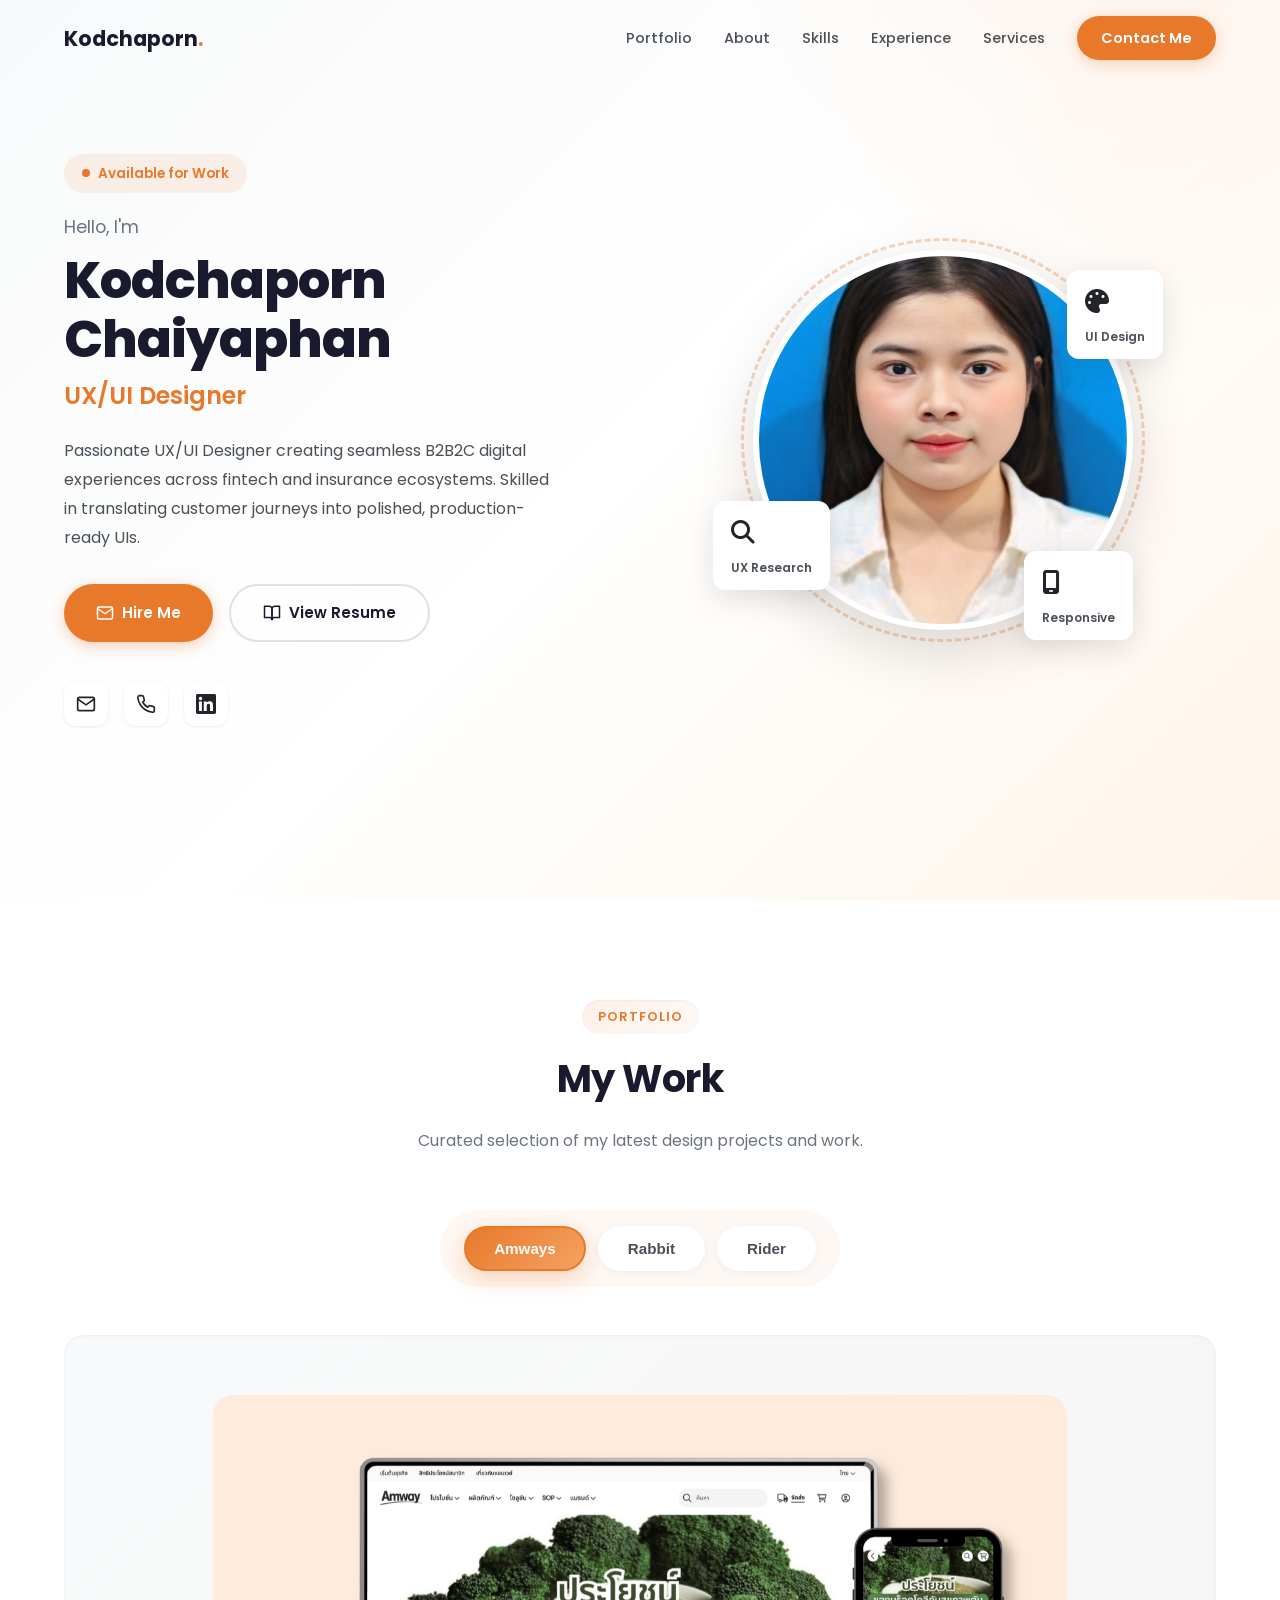
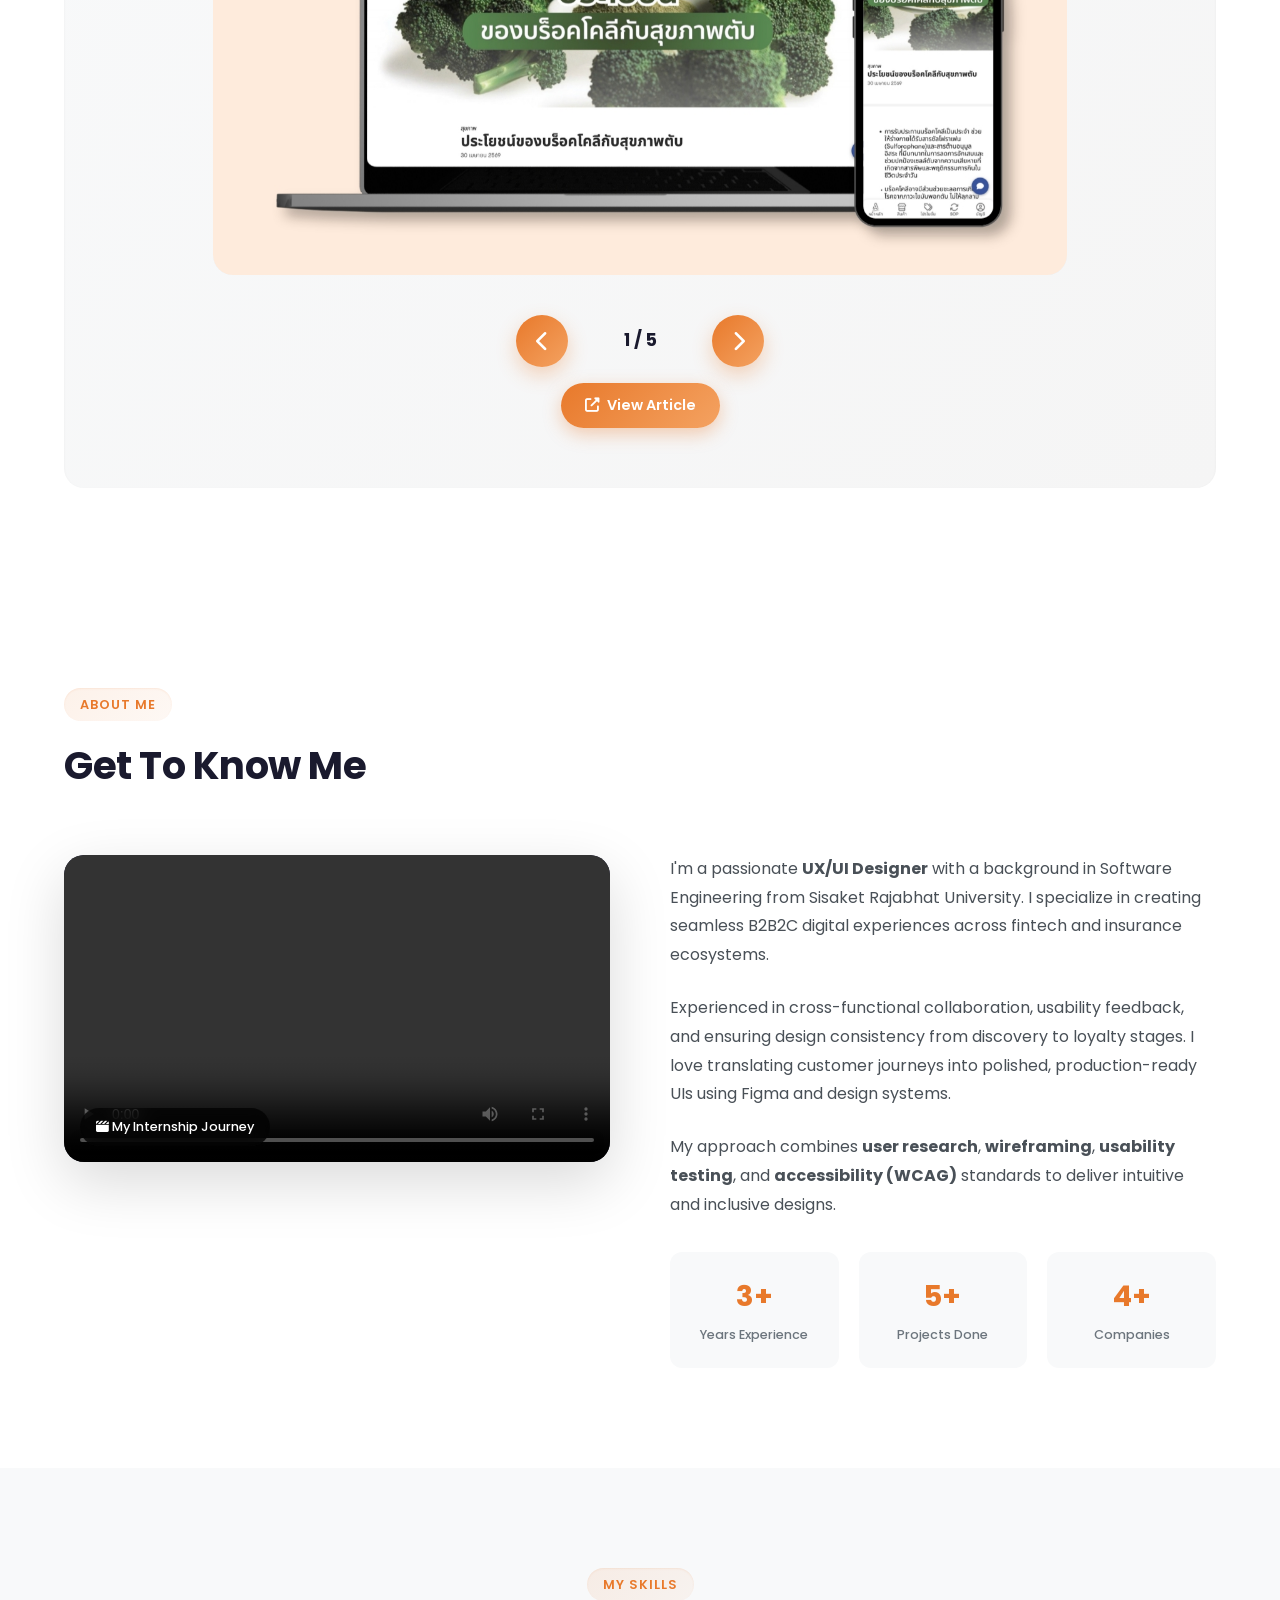
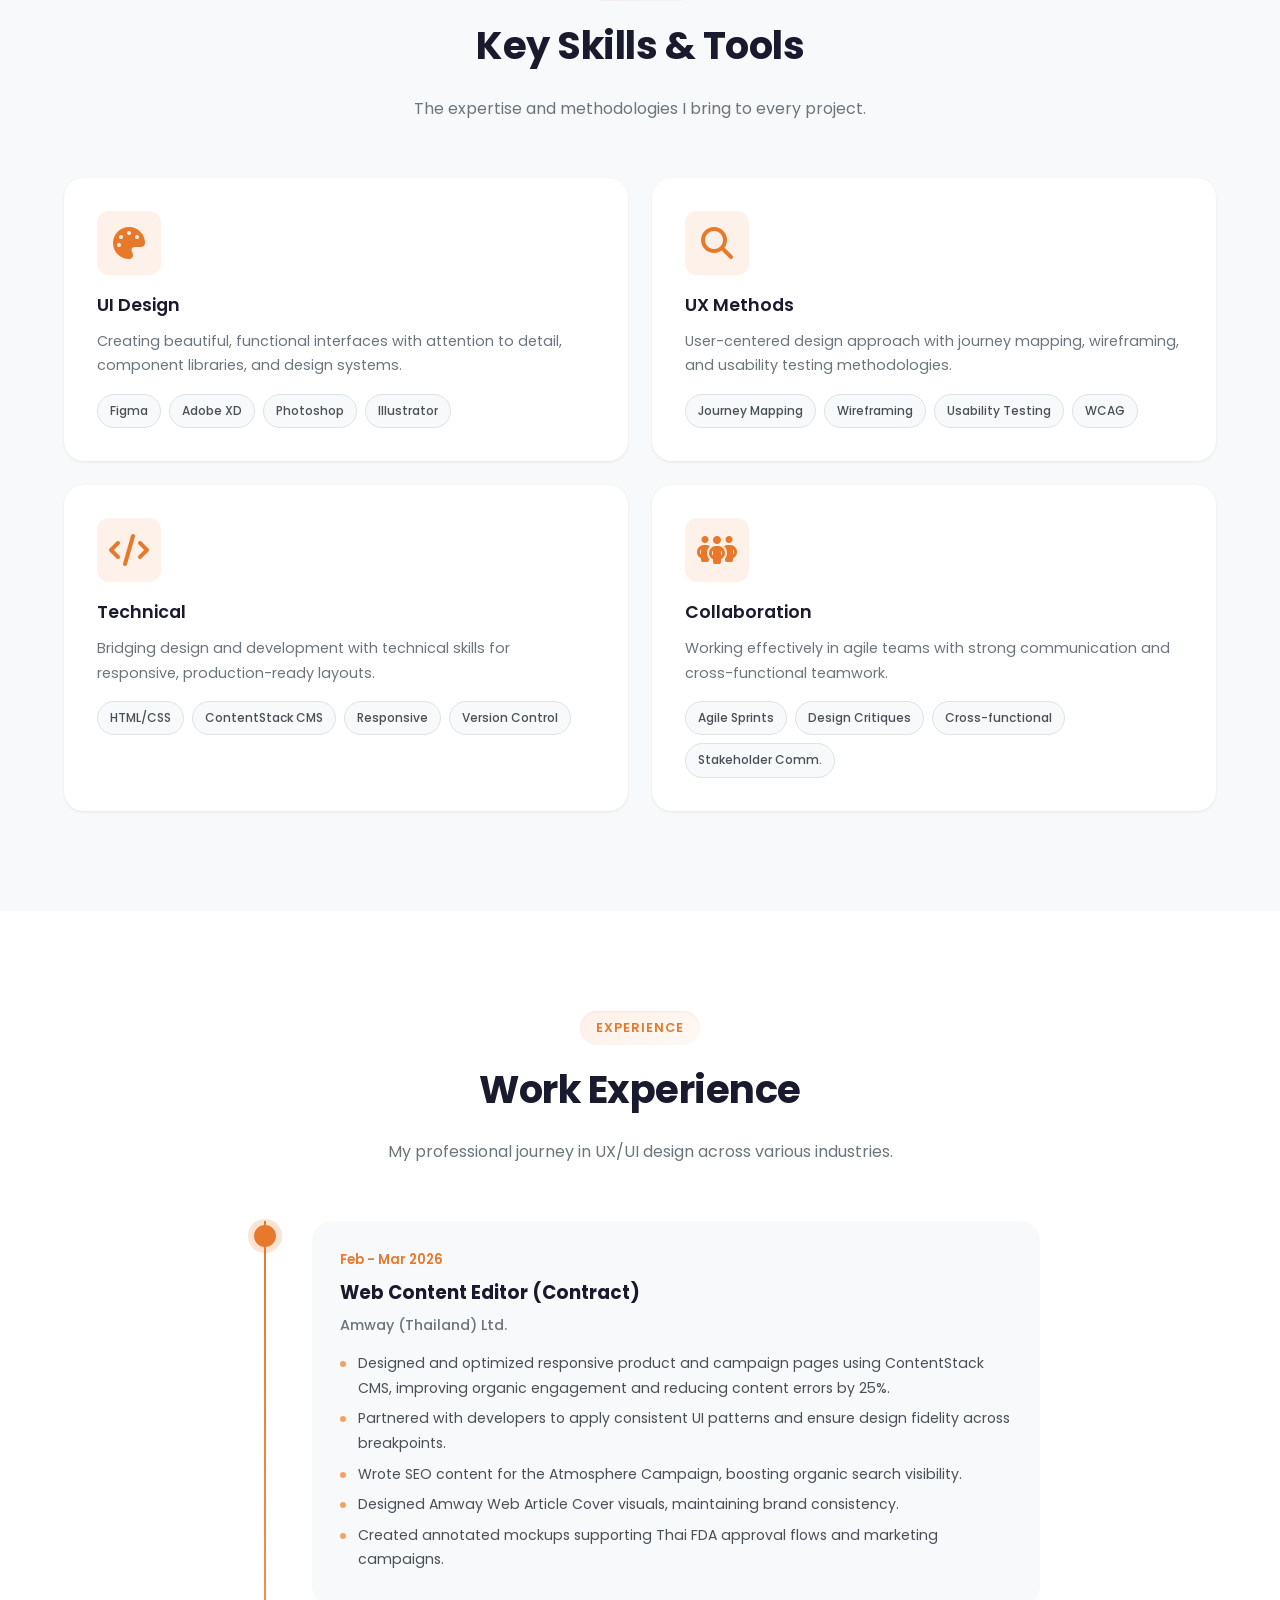
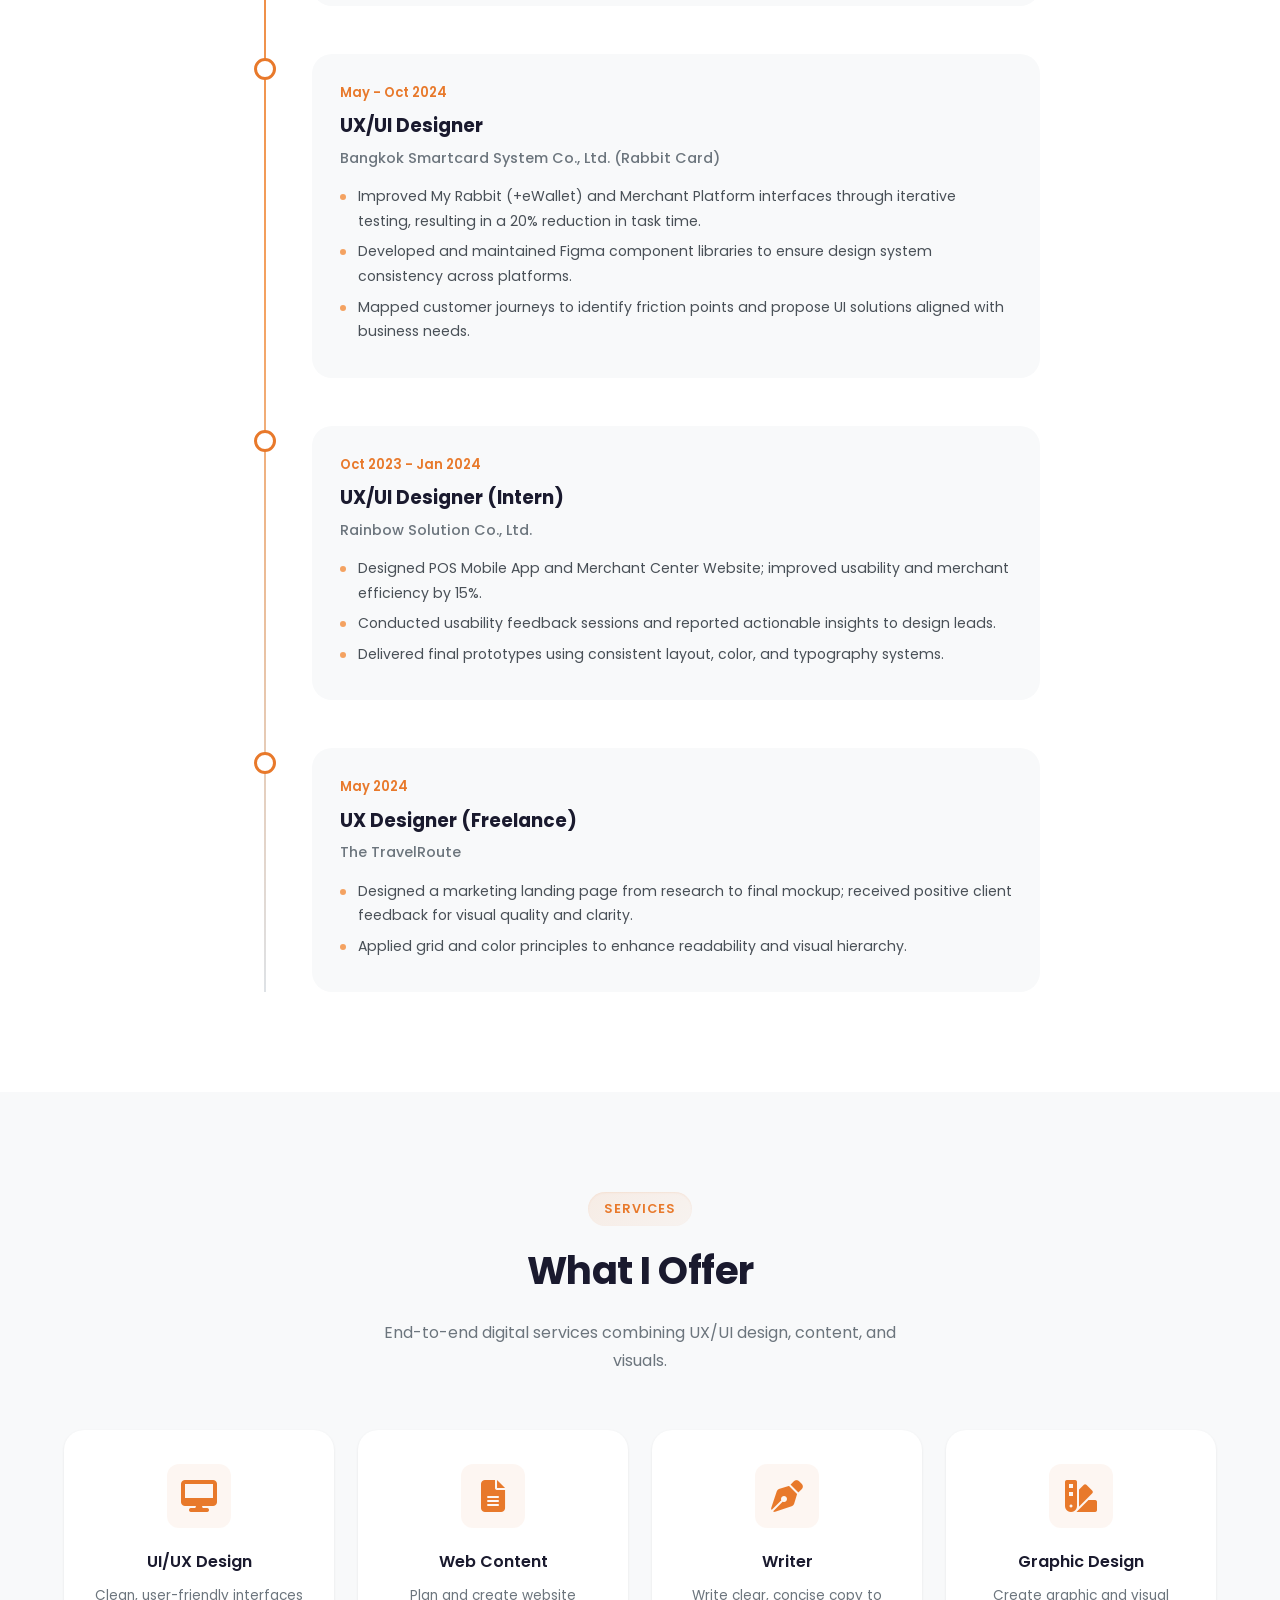
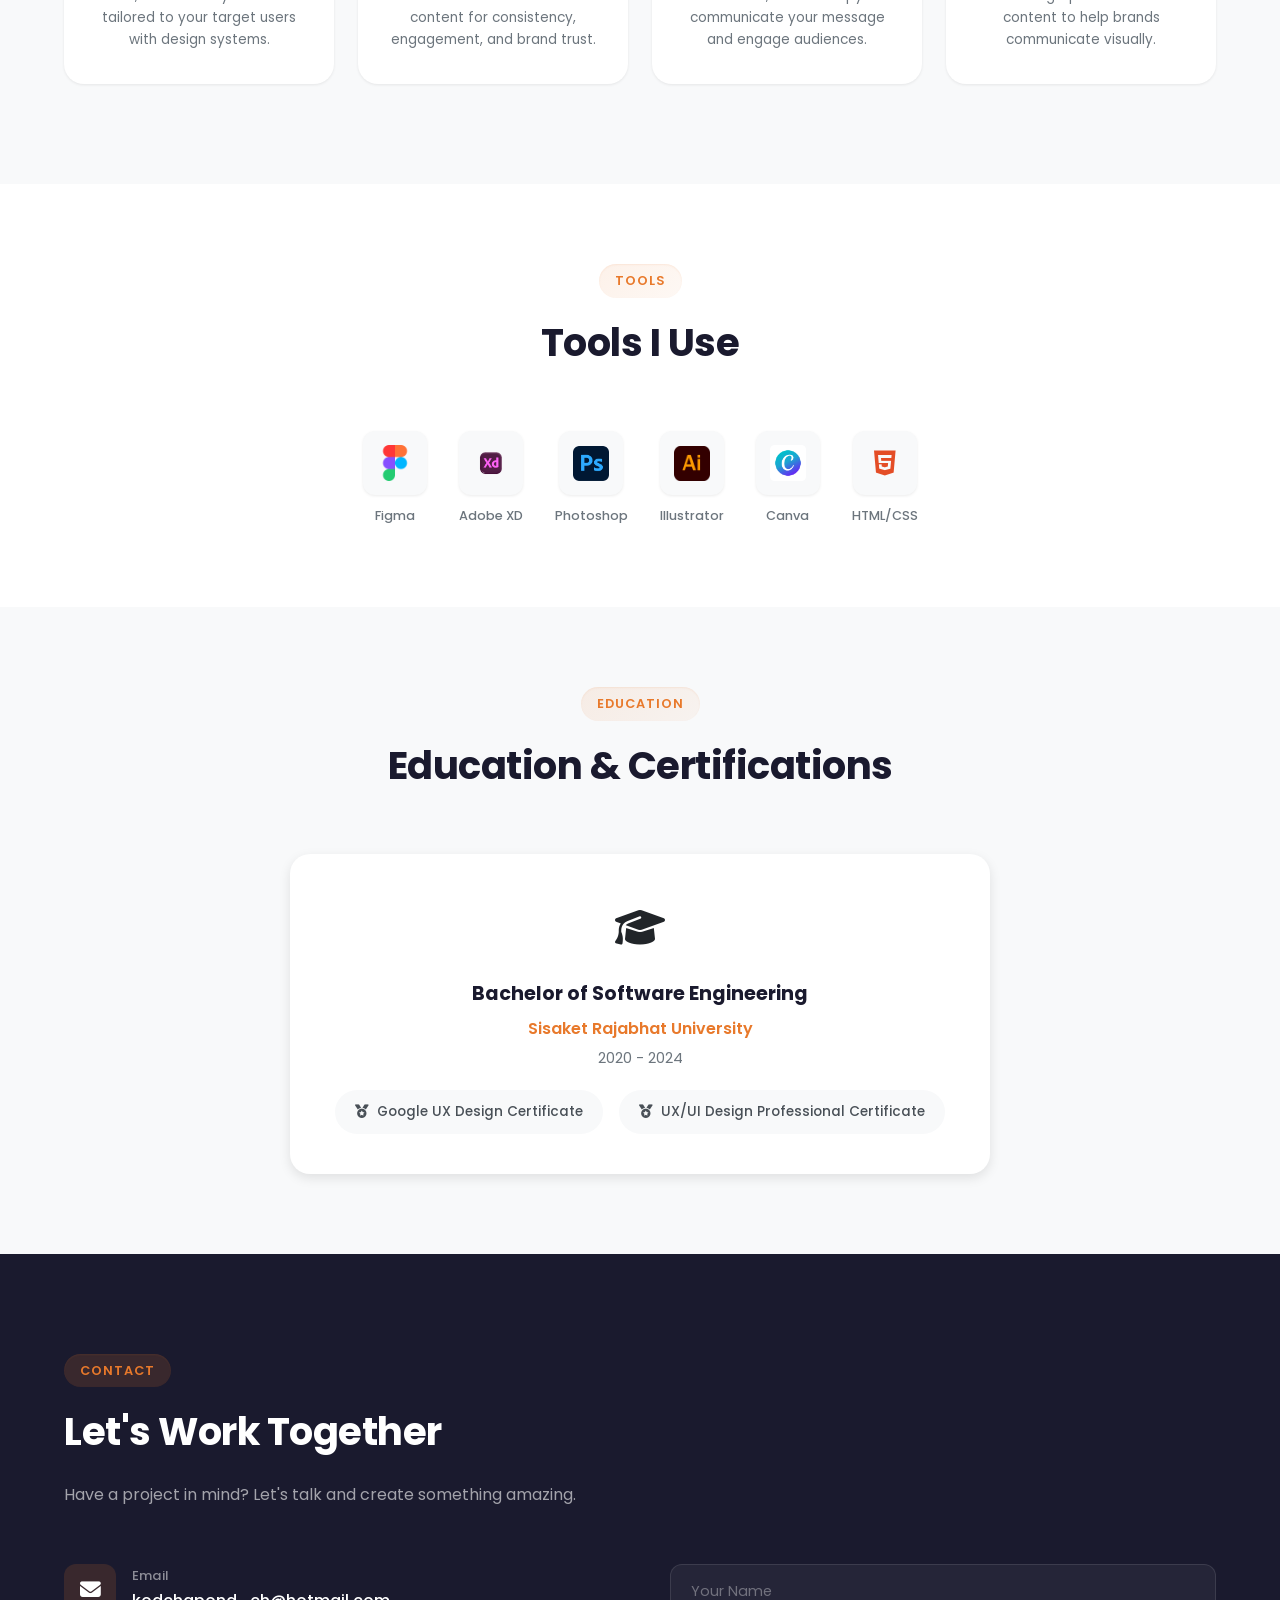
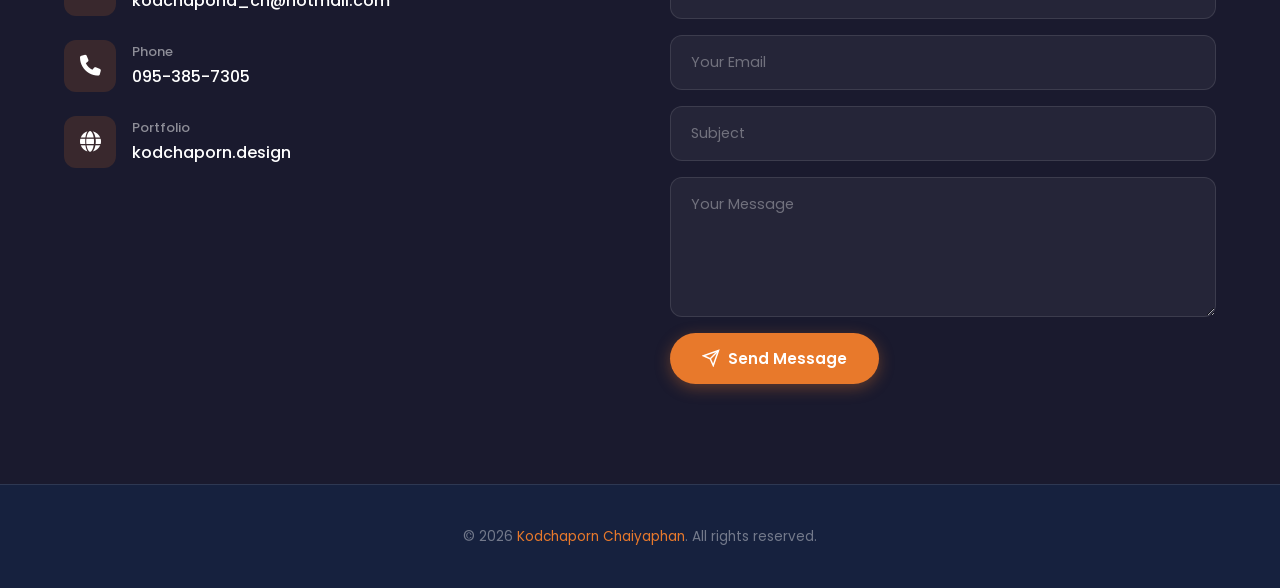
==== commit 7c0fc760: "link" ====
--- a/index.html
+++ b/index.html
@@ -193,8 +193,20 @@
     .portfolio__slide { min-width: 100%; display: flex; justify-content: center; align-items: center; position: relative; }
     .portfolio__slide img { max-width: 100%; max-height: 480px; border-radius: var(--radius-lg); box-shadow: var(--shadow-xl); object-fit: cover; transition: var(--transition); }
     .portfolio__slide:hover img { transform: scale(1.02); }
+    .portfolio__slide-link { display: block; position: relative; border-radius: var(--radius-lg); overflow: hidden; cursor: pointer; }
+    .portfolio__slide-link img { display: block; }
+    .portfolio__slide-overlay { position: absolute; inset: 0; background: rgba(0,0,0,0.45); display: flex; flex-direction: column; align-items: center; justify-content: center; gap: 8px; color: #fff; opacity: 0; transition: opacity 0.3s ease; border-radius: var(--radius-lg); pointer-events: none; }
+    .portfolio__slide-overlay i { font-size: 1.8rem; }
+    .portfolio__slide-overlay span { font-size: 0.95rem; font-weight: 600; letter-spacing: 0.04em; }
+    .portfolio__slide-link:hover .portfolio__slide-overlay { opacity: 1; }
+    .portfolio__slide-link:hover img { transform: scale(1.03); }
+    .portfolio__slide--link { cursor: pointer; }
 
     .portfolio__controls { display: flex; justify-content: center; align-items: center; gap: 32px; margin-top: 40px; }
+    .portfolio__slide-cta { display: flex; justify-content: center; margin-top: 16px; min-height: 44px; }
+    .portfolio__cta-btn { display: inline-flex; align-items: center; gap: 8px; padding: 10px 24px; background: linear-gradient(135deg, var(--orange) 0%, var(--orange-light) 100%); color: var(--white); border-radius: 50px; font-size: 0.9rem; font-weight: 600; text-decoration: none; box-shadow: 0 6px 18px rgba(232,121,43,0.35); transition: var(--transition); }
+    .portfolio__cta-btn:hover { transform: translateY(-2px); box-shadow: 0 10px 24px rgba(232,121,43,0.45); }
+    .portfolio__slide-cta.hidden { visibility: hidden; }
     .portfolio__btn { width: 52px; height: 52px; border-radius: 50%; background: linear-gradient(135deg, var(--orange) 0%, var(--orange-light) 100%); color: var(--white); border: none; cursor: pointer; font-size: 1.3rem; transition: var(--transition); display: flex; align-items: center; justify-content: center; box-shadow: 0 8px 20px rgba(232,121,43,0.3); }
     .portfolio__btn:hover { transform: scale(1.1) rotate(5deg); box-shadow: 0 12px 32px rgba(232,121,43,0.4); }
     .portfolio__btn:disabled { background: var(--gray-300); cursor: not-allowed; transform: scale(1); }
@@ -410,8 +422,18 @@
       <!-- AMWAYS SLIDER -->
       <div class="portfolio__slider-container reveal" id="amways-slider">
         <div class="portfolio__slider" id="amways-slides">
-          <div class="portfolio__slide"><img src="assets/images/am1.jpg" alt="Amways 1"></div>
-          <div class="portfolio__slide"><img src="assets/images/am2.jpg" alt="Amways 2"></div>
+          <div class="portfolio__slide portfolio__slide--link">
+            <a href="https://amway.co.th/articles/broccoli" target="_blank" rel="noopener noreferrer" class="portfolio__slide-link" aria-label="View Amways article: Broccoli">
+              <img src="assets/images/am1.jpg" alt="Amways 1">
+              <div class="portfolio__slide-overlay"><i class="fas fa-external-link-alt"></i><span>View Article</span></div>
+            </a>
+          </div>
+          <div class="portfolio__slide portfolio__slide--link">
+            <a href="https://amway.co.th/amway-resources/product-article/health" target="_blank" rel="noopener noreferrer" class="portfolio__slide-link" aria-label="View Amways product article: Health">
+              <img src="assets/images/am2.jpg" alt="Amways 2">
+              <div class="portfolio__slide-overlay"><i class="fas fa-external-link-alt"></i><span>View Article</span></div>
+            </a>
+          </div>
           <div class="portfolio__slide"><img src="assets/images/am3.jpg" alt="Amways 3"></div>
           <div class="portfolio__slide"><img src="assets/images/am4.jpg" alt="Amways 4"></div>
           <div class="portfolio__slide"><img src="assets/images/am5.jpg" alt="Amways 5"></div>
@@ -420,6 +442,11 @@
           <button class="portfolio__btn" id="amways-prev"><i class="fas fa-chevron-left"></i></button>
           <span class="portfolio__counter"><span id="amways-current">1</span> / 5</span>
           <button class="portfolio__btn" id="amways-next"><i class="fas fa-chevron-right"></i></button>
+        </div>
+        <div class="portfolio__slide-cta" id="amways-cta">
+          <a id="amways-cta-link" href="" target="_blank" rel="noopener noreferrer" class="portfolio__cta-btn">
+            <i class="fas fa-external-link-alt"></i> View Article
+          </a>
         </div>
       </div>
 
@@ -699,12 +726,26 @@
     const sliderGroups = { amways: { slides: 5 }, rabbit: { slides: 6 }, rider: { slides: 3 } };
     const sliderState = { amways: 0, rabbit: 0, rider: 0 };
 
+    const amwayLinks = { 0: 'https://amway.co.th/articles/broccoli', 1: 'https://amway.co.th/amway-resources/product-article/health' };
+
+    function updateAmwaysCta(current) {
+      const cta = document.getElementById('amways-cta');
+      const ctaLink = document.getElementById('amways-cta-link');
+      if (amwayLinks[current]) {
+        ctaLink.href = amwayLinks[current];
+        cta.classList.remove('hidden');
+      } else {
+        cta.classList.add('hidden');
+      }
+    }
+
     function updateSlider(group) {
       const slider = document.getElementById(`${group}-slides`);
       const current = sliderState[group];
       const offset = -current * 100;
       slider.style.transform = `translateX(${offset}%)`;
       document.getElementById(`${group}-current`).textContent = current + 1;
+      if (group === 'amways') updateAmwaysCta(current);
     }
 
     function switchTab(tab) {
@@ -721,6 +762,8 @@
         switchTab(tab);
       });
     });
+
+    updateAmwaysCta(0);
 
     Object.keys(sliderGroups).forEach(group => {
       const totalSlides = sliderGroups[group].slides;
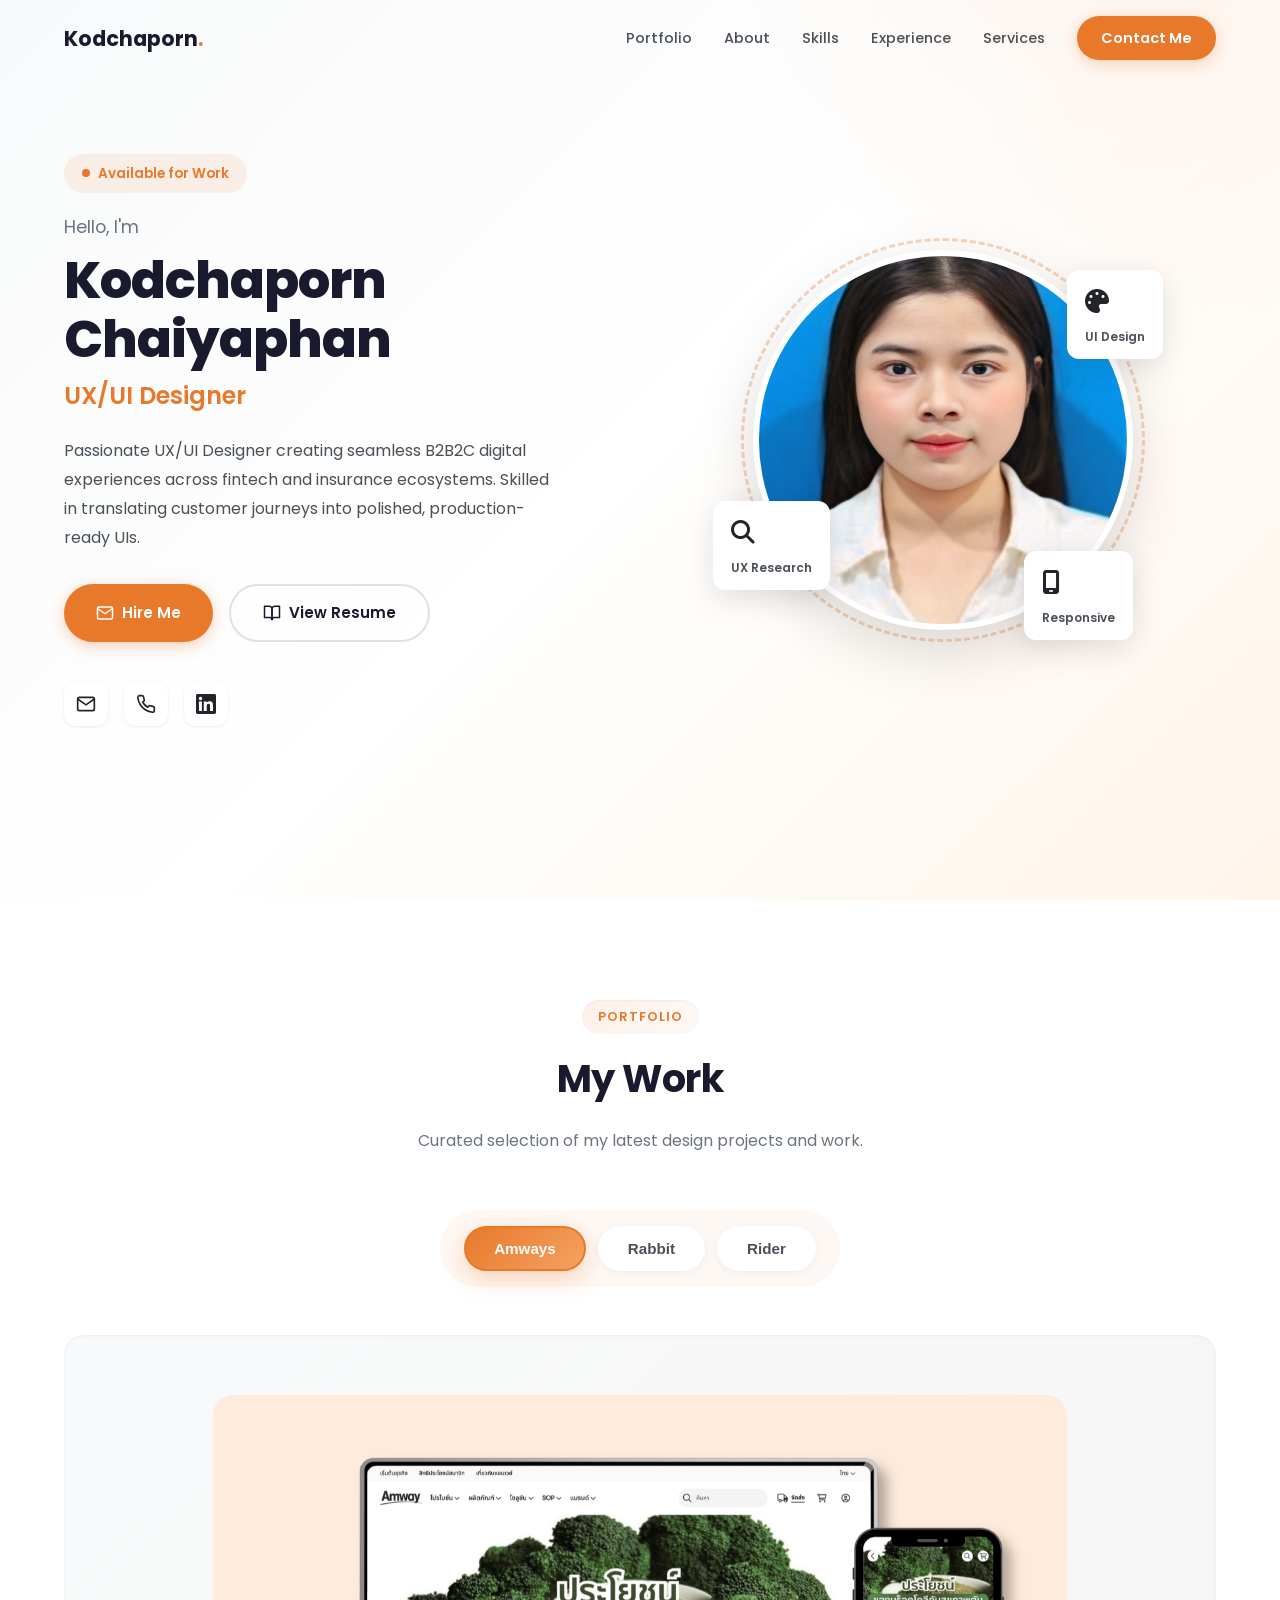
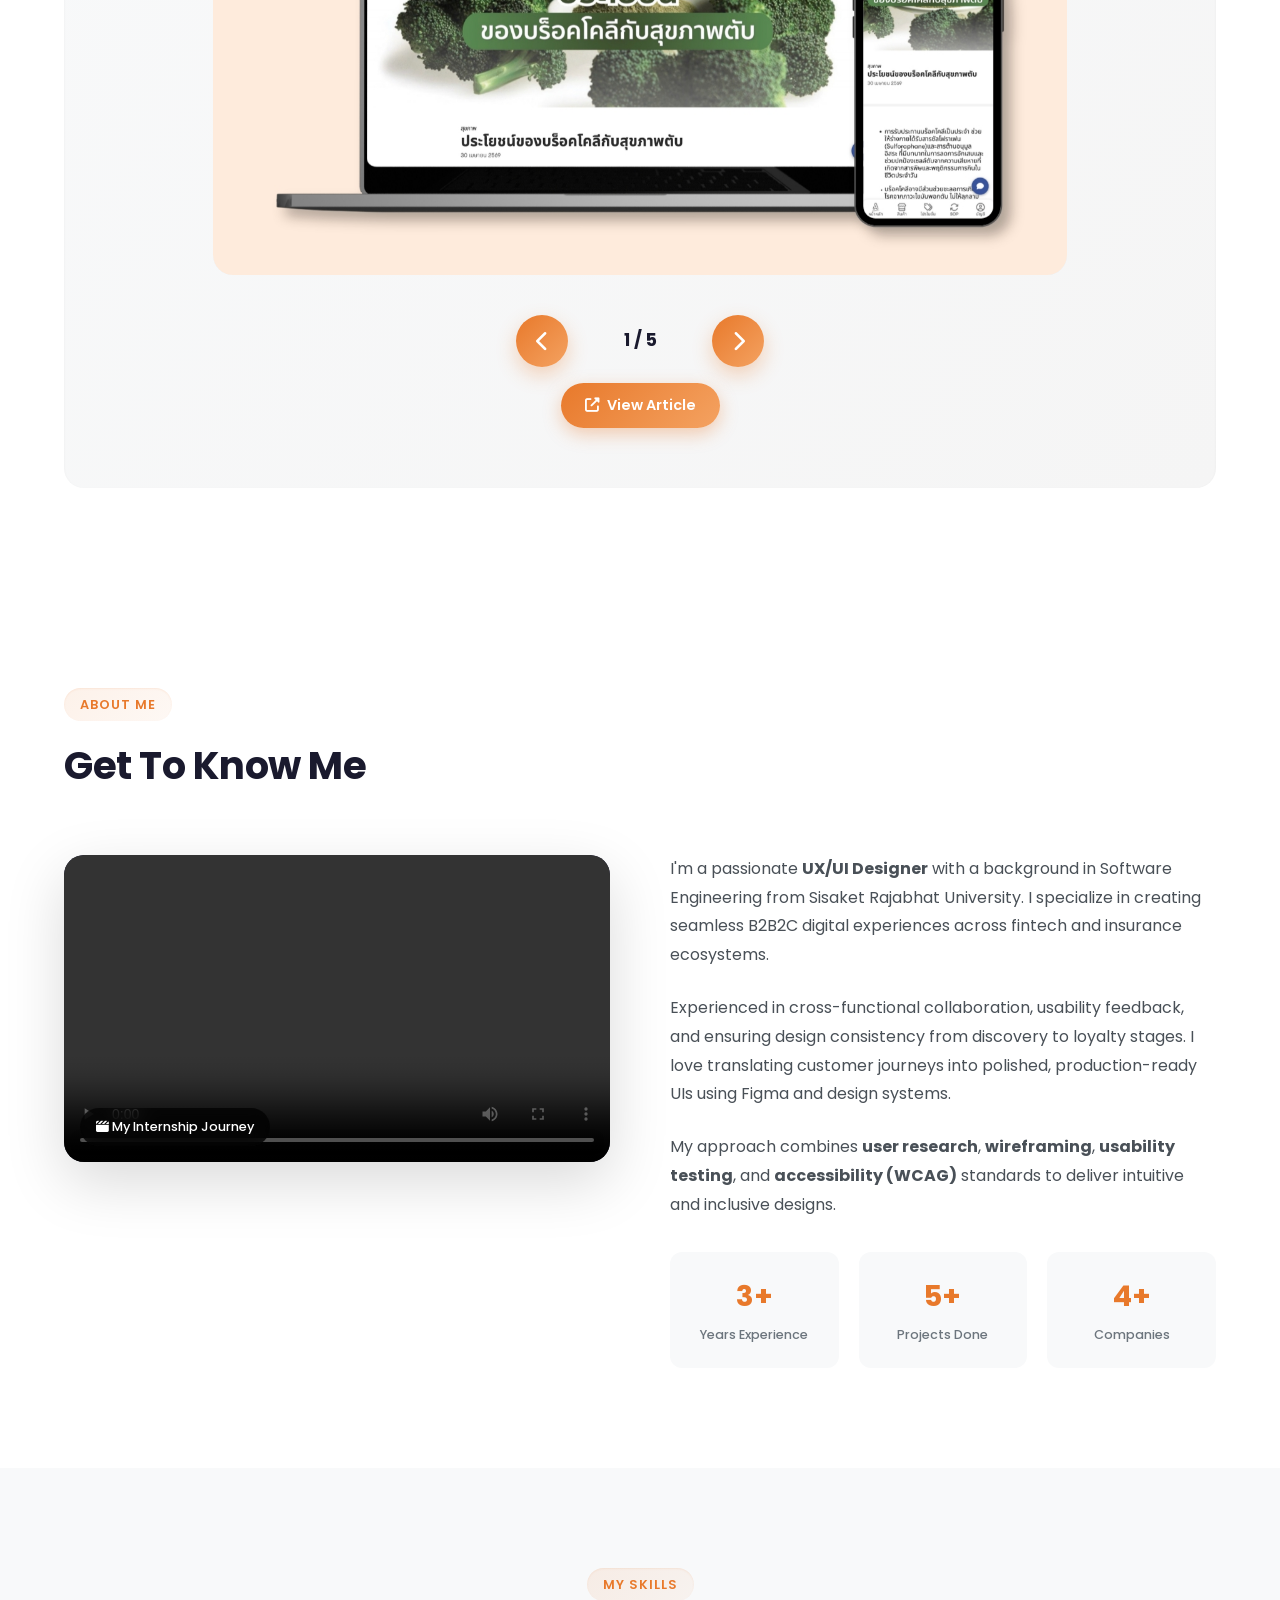
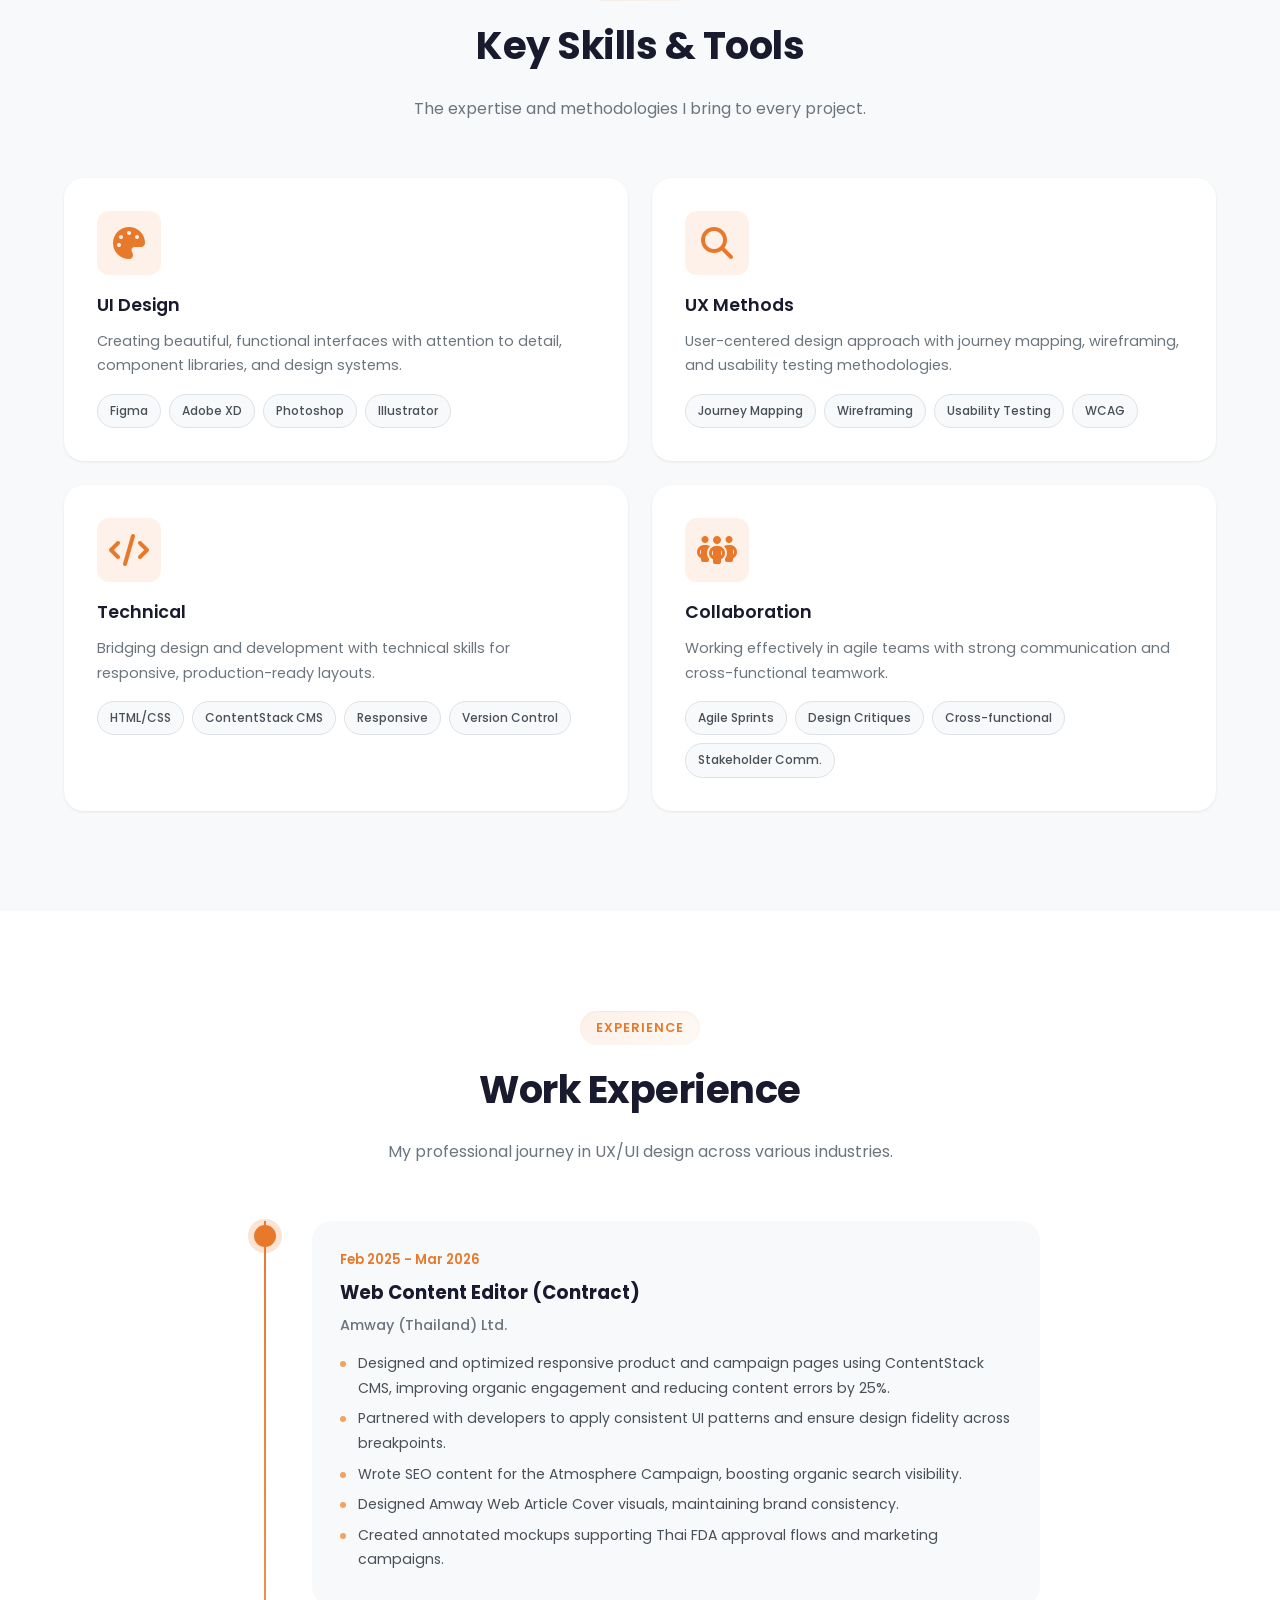
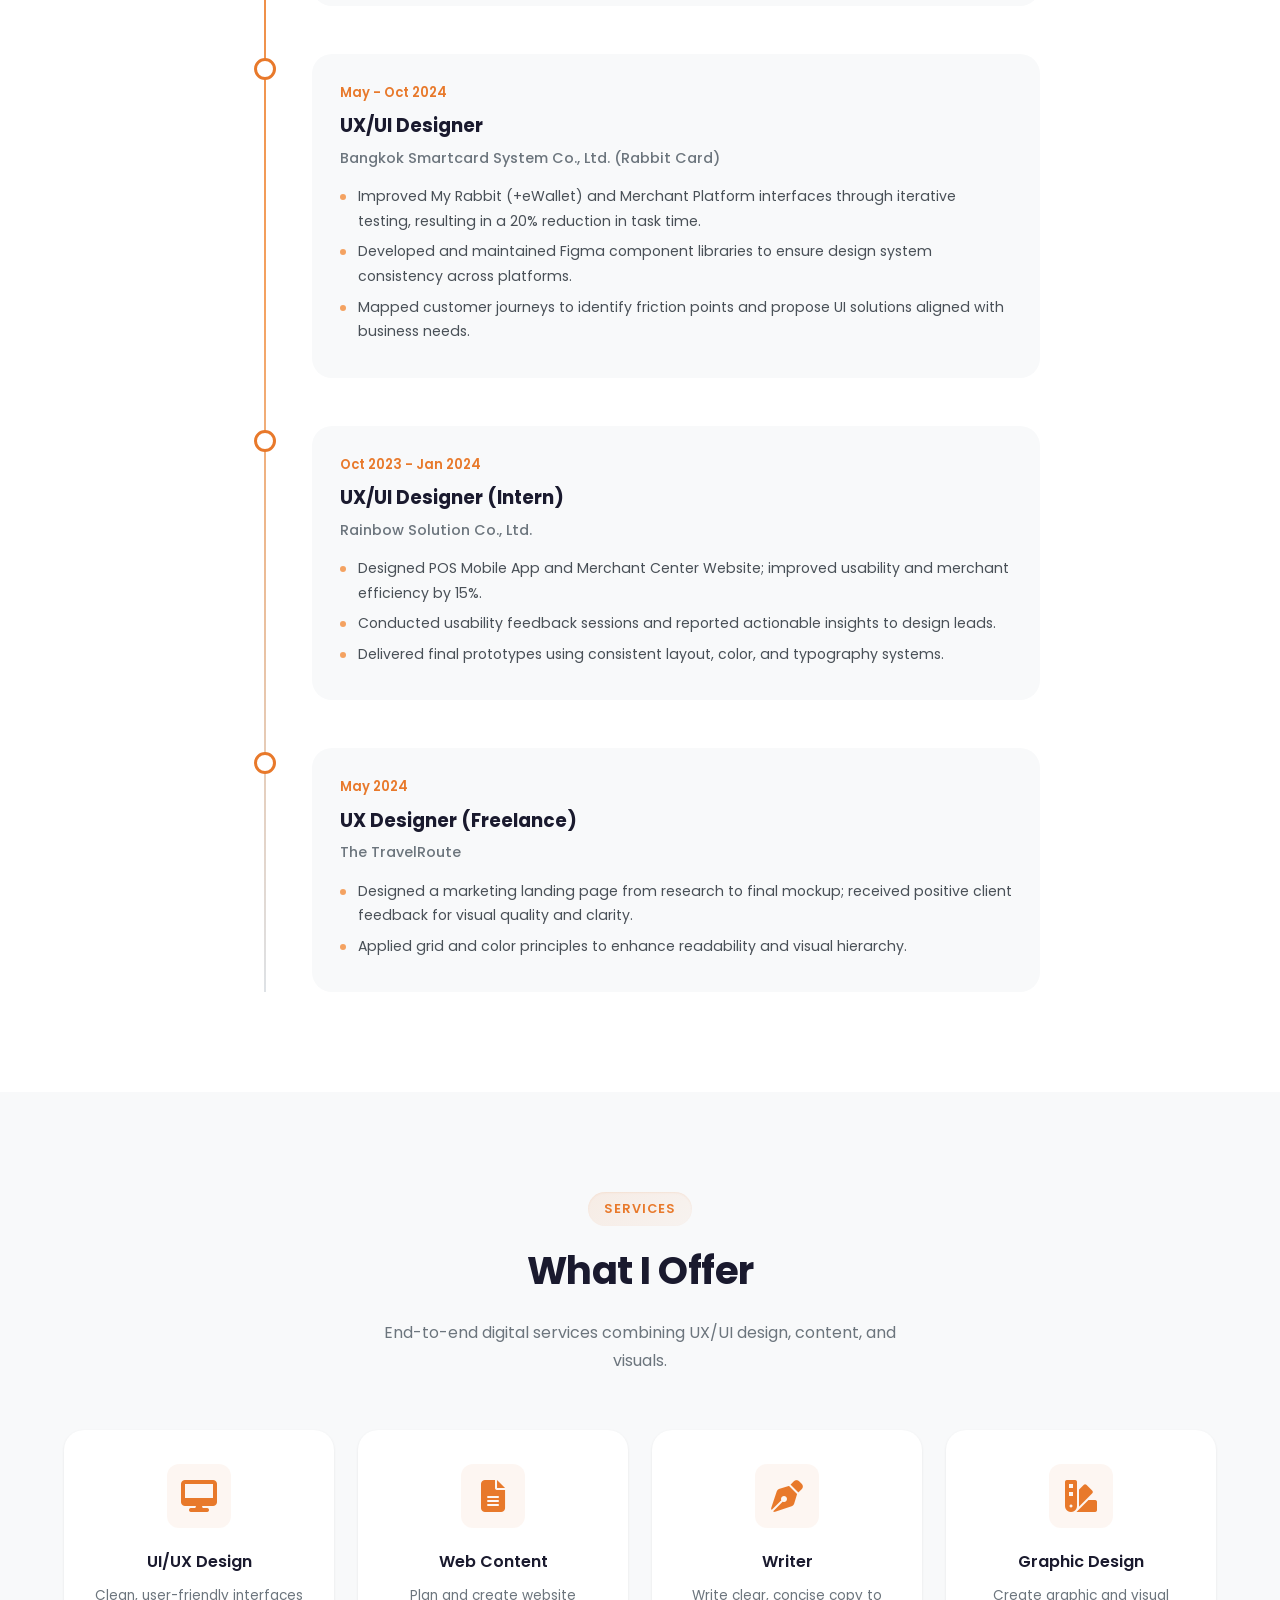
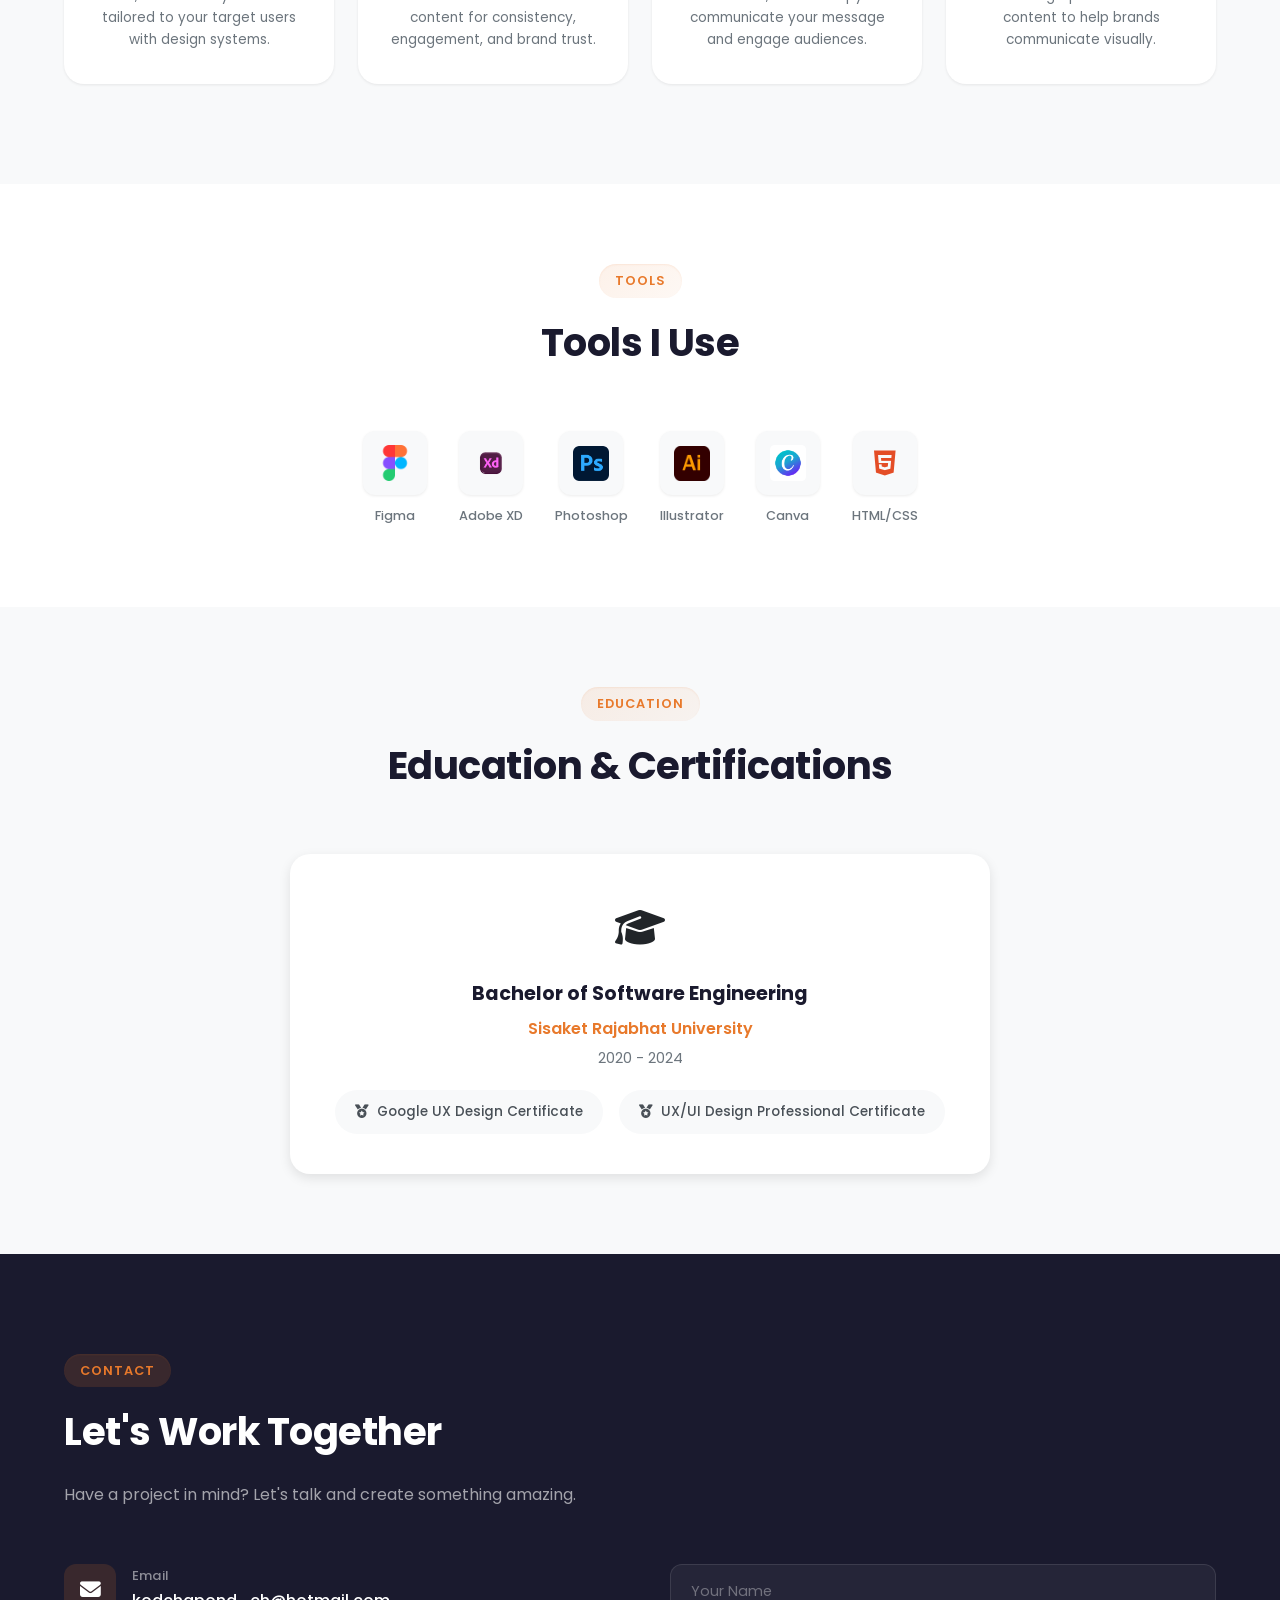
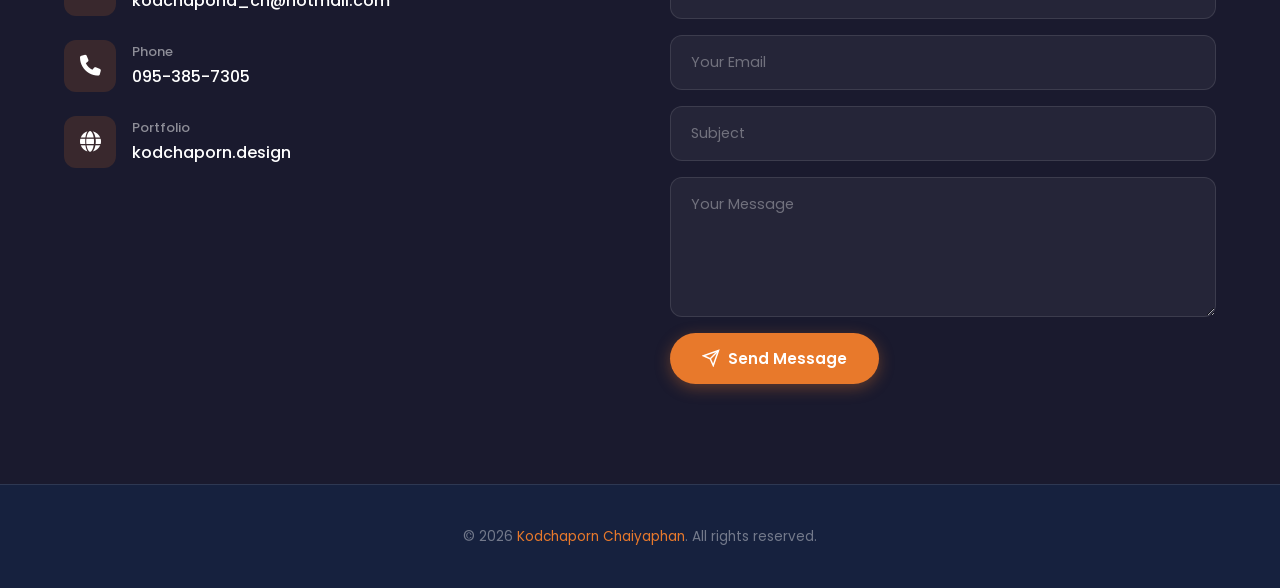
==== commit cbd94e9d: "l" ====
--- a/index.html
+++ b/index.html
@@ -31,7 +31,7 @@
     "email": "kodchapond_ch@hotmail.com",
     "telephone": "+66-95-385-7305",
     "sameAs": [
-      "https://linkedin.com/in/kodchaporn"
+      "https://www.linkedin.com/in/kodchaporn-chaiyaphan-0a9995286/"
     ],
     "knowsAbout": [
       "UI Design",
@@ -379,7 +379,7 @@
           <a href="tel:095-3857305" title="Phone">
             <svg width="20" height="20" viewBox="0 0 24 24" fill="none" stroke="currentColor" stroke-width="2"><path d="M22 16.92v3a2 2 0 0 1-2.18 2 19.79 19.79 0 0 1-8.63-3.07 19.5 19.5 0 0 1-6-6 19.79 19.79 0 0 1-3.07-8.67A2 2 0 0 1 4.11 2h3a2 2 0 0 1 2 1.72c.127.96.361 1.903.7 2.81a2 2 0 0 1-.45 2.11L8.09 9.91a16 16 0 0 0 6 6l1.27-1.27a2 2 0 0 1 2.11-.45c.907.339 1.85.573 2.81.7A2 2 0 0 1 22 16.92z"/></svg>
           </a>
-          <a href="https://www.linkedin.com/in/kodchaporn" title="LinkedIn" target="_blank">
+          <a href="https://www.linkedin.com/in/kodchaporn-chaiyaphan-0a9995286/" title="LinkedIn" target="_blank">
             <svg width="20" height="20" viewBox="0 0 24 24" fill="currentColor"><path d="M20.447 20.452h-3.554v-5.569c0-1.328-.027-3.037-1.852-3.037-1.853 0-2.136 1.445-2.136 2.939v5.667H9.351V9h3.414v1.561h.046c.477-.9 1.637-1.85 3.37-1.85 3.601 0 4.267 2.37 4.267 5.455v6.286zM5.337 7.433c-1.144 0-2.063-.926-2.063-2.065 0-1.138.92-2.063 2.063-2.063 1.14 0 2.064.925 2.064 2.063 0 1.139-.925 2.065-2.064 2.065zm1.782 13.019H3.555V9h3.564v11.452zM22.225 0H1.771C.792 0 0 .774 0 1.729v20.542C0 23.227.792 24 1.771 24h20.451C23.2 24 24 23.227 24 22.271V1.729C24 .774 23.2 0 22.222 0h.003z"/></svg>
           </a>
         </div>
@@ -560,7 +560,7 @@
         <div class="timeline__item reveal">
           <div class="timeline__dot"></div>
           <div class="timeline__card">
-            <div class="timeline__date">Feb - Mar 2026</div>
+            <div class="timeline__date">Feb 2025 - Mar 2026</div>
             <h3 class="timeline__role">Web Content Editor (Contract)</h3>
             <p class="timeline__company">Amway (Thailand) Ltd.</p>
             <ul class="timeline__desc">
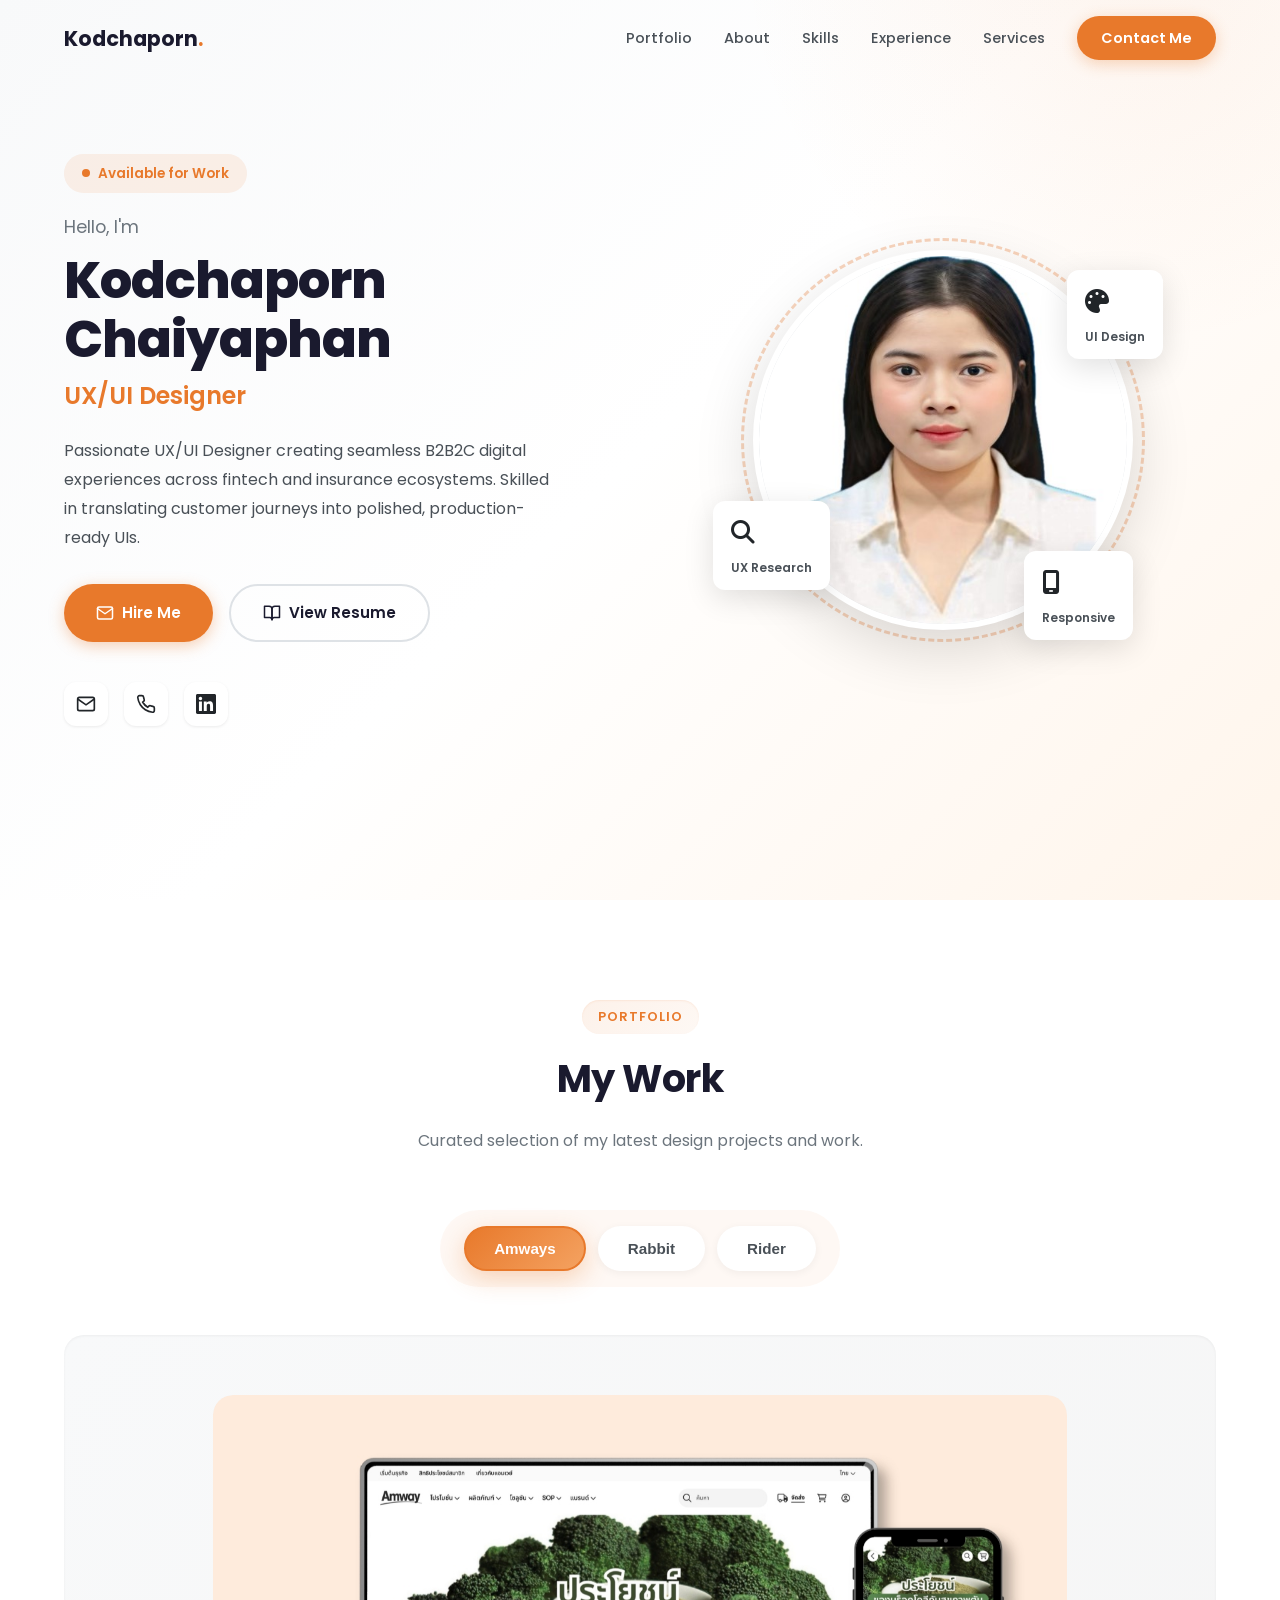
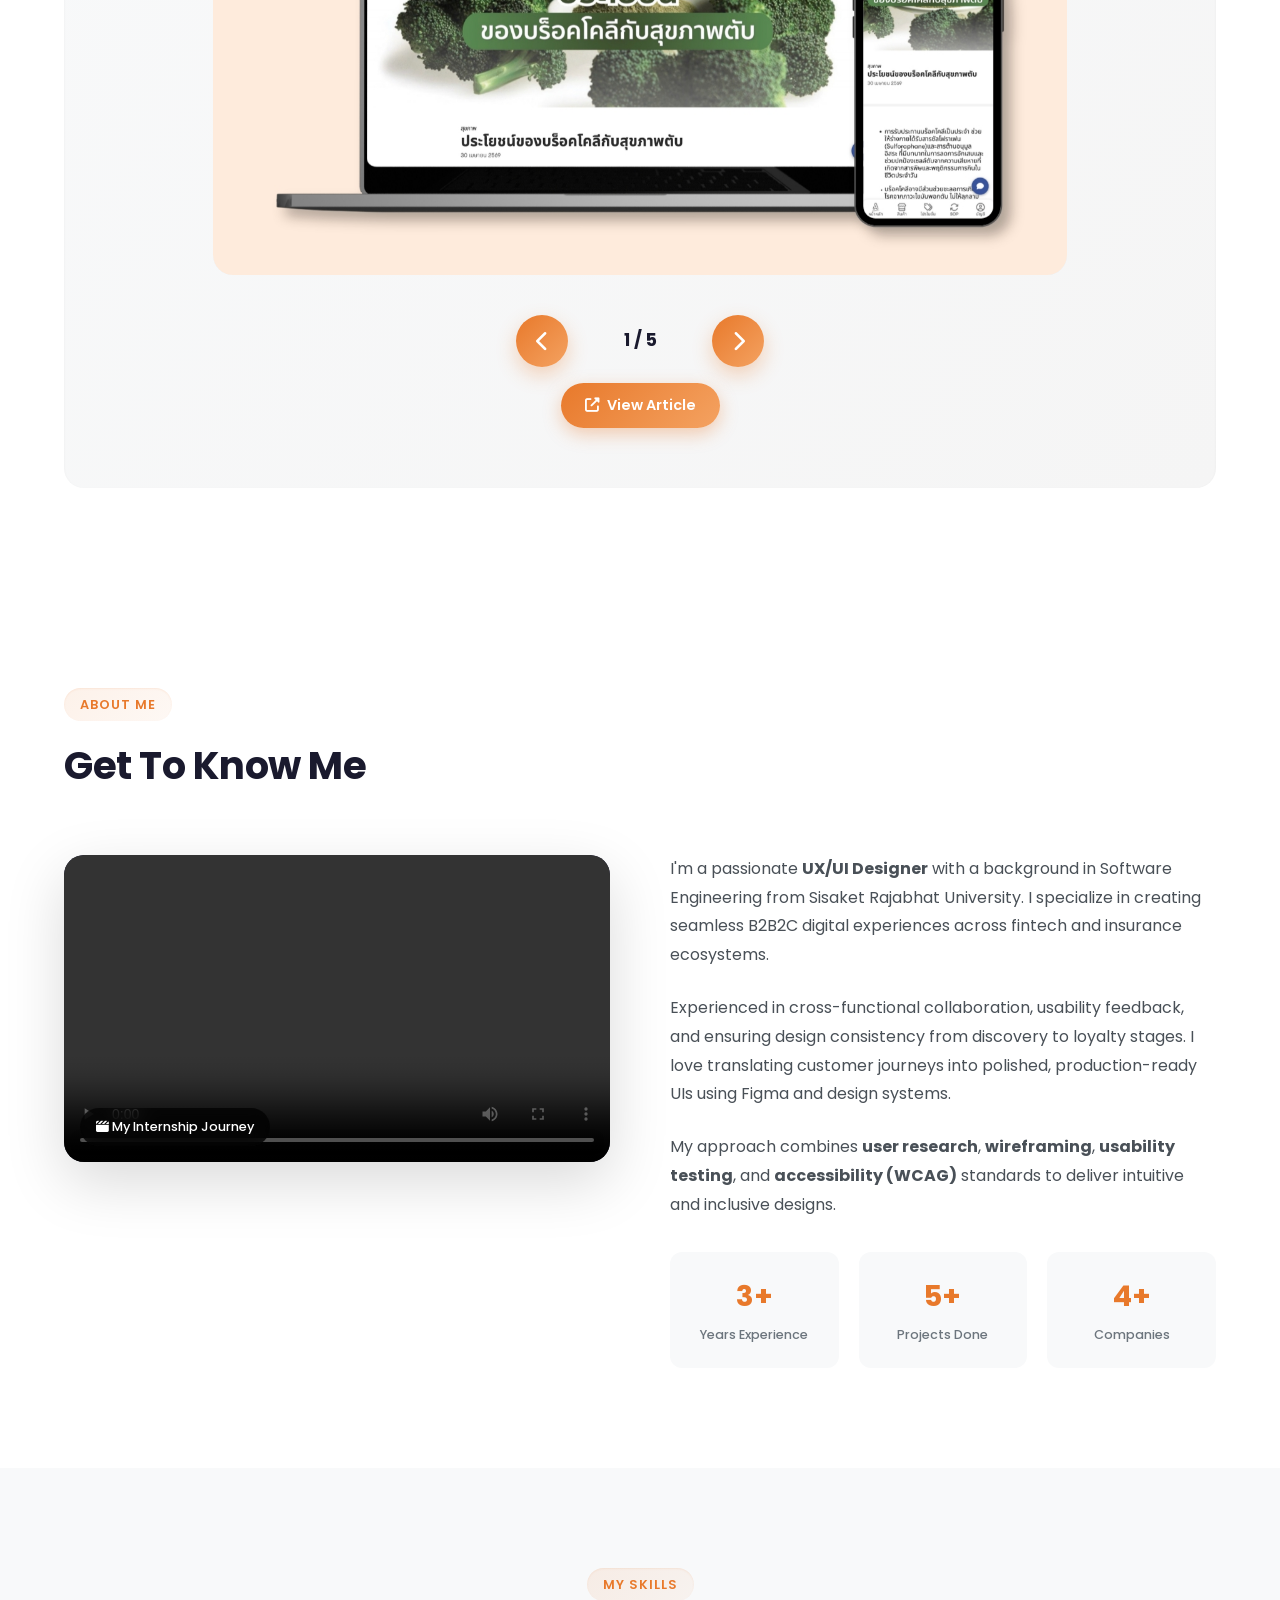
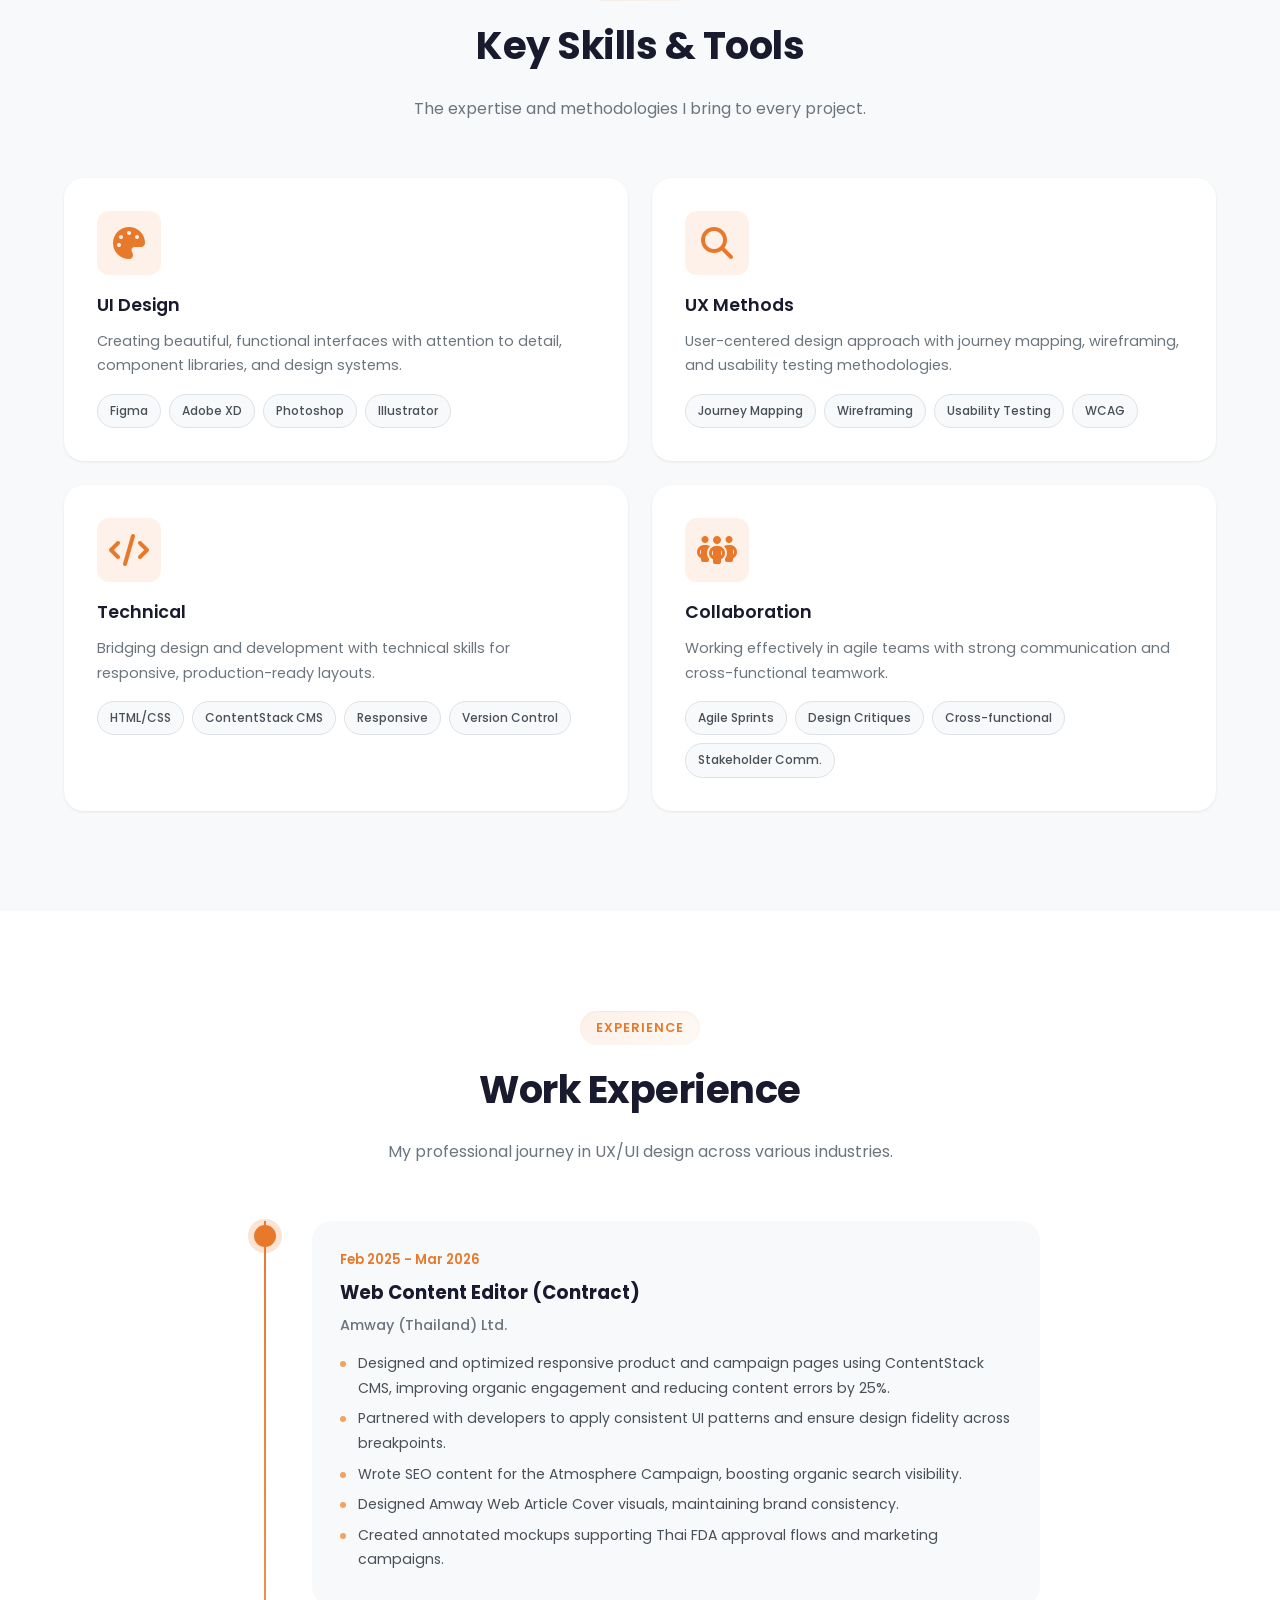
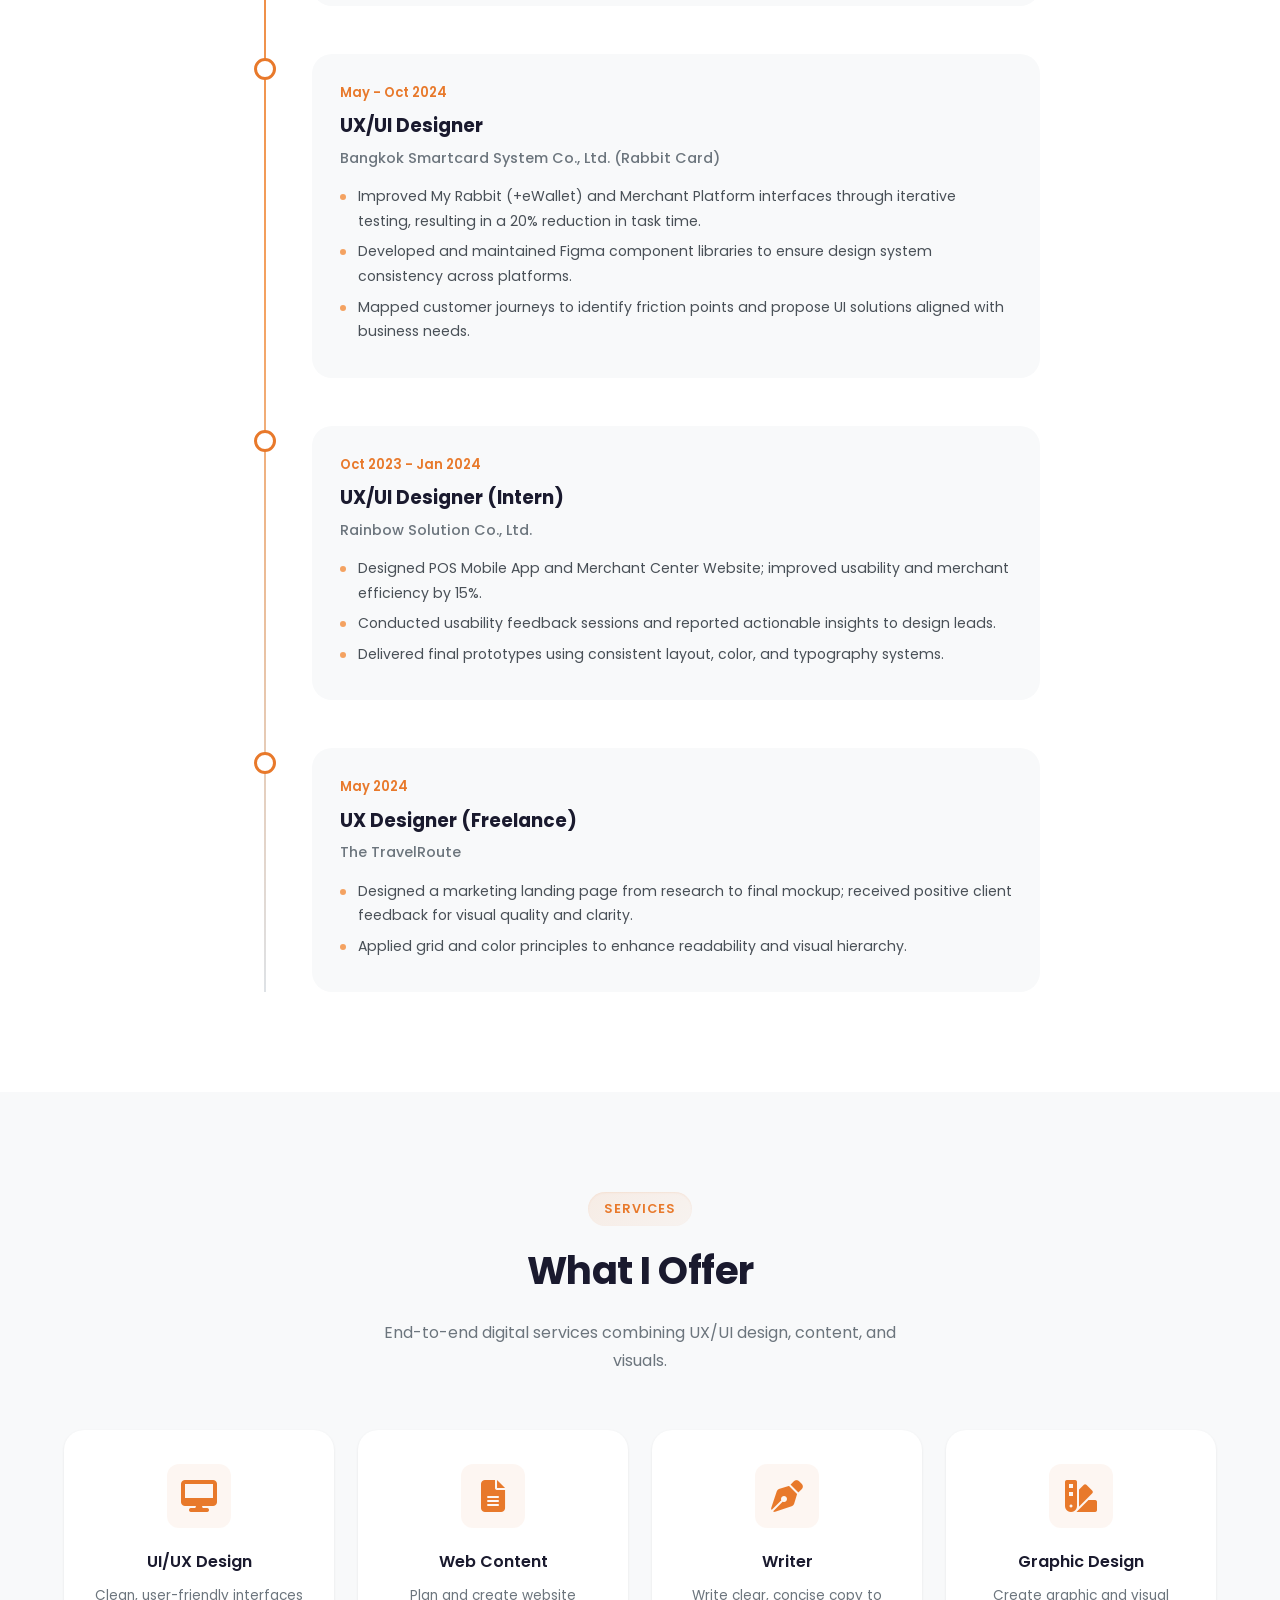
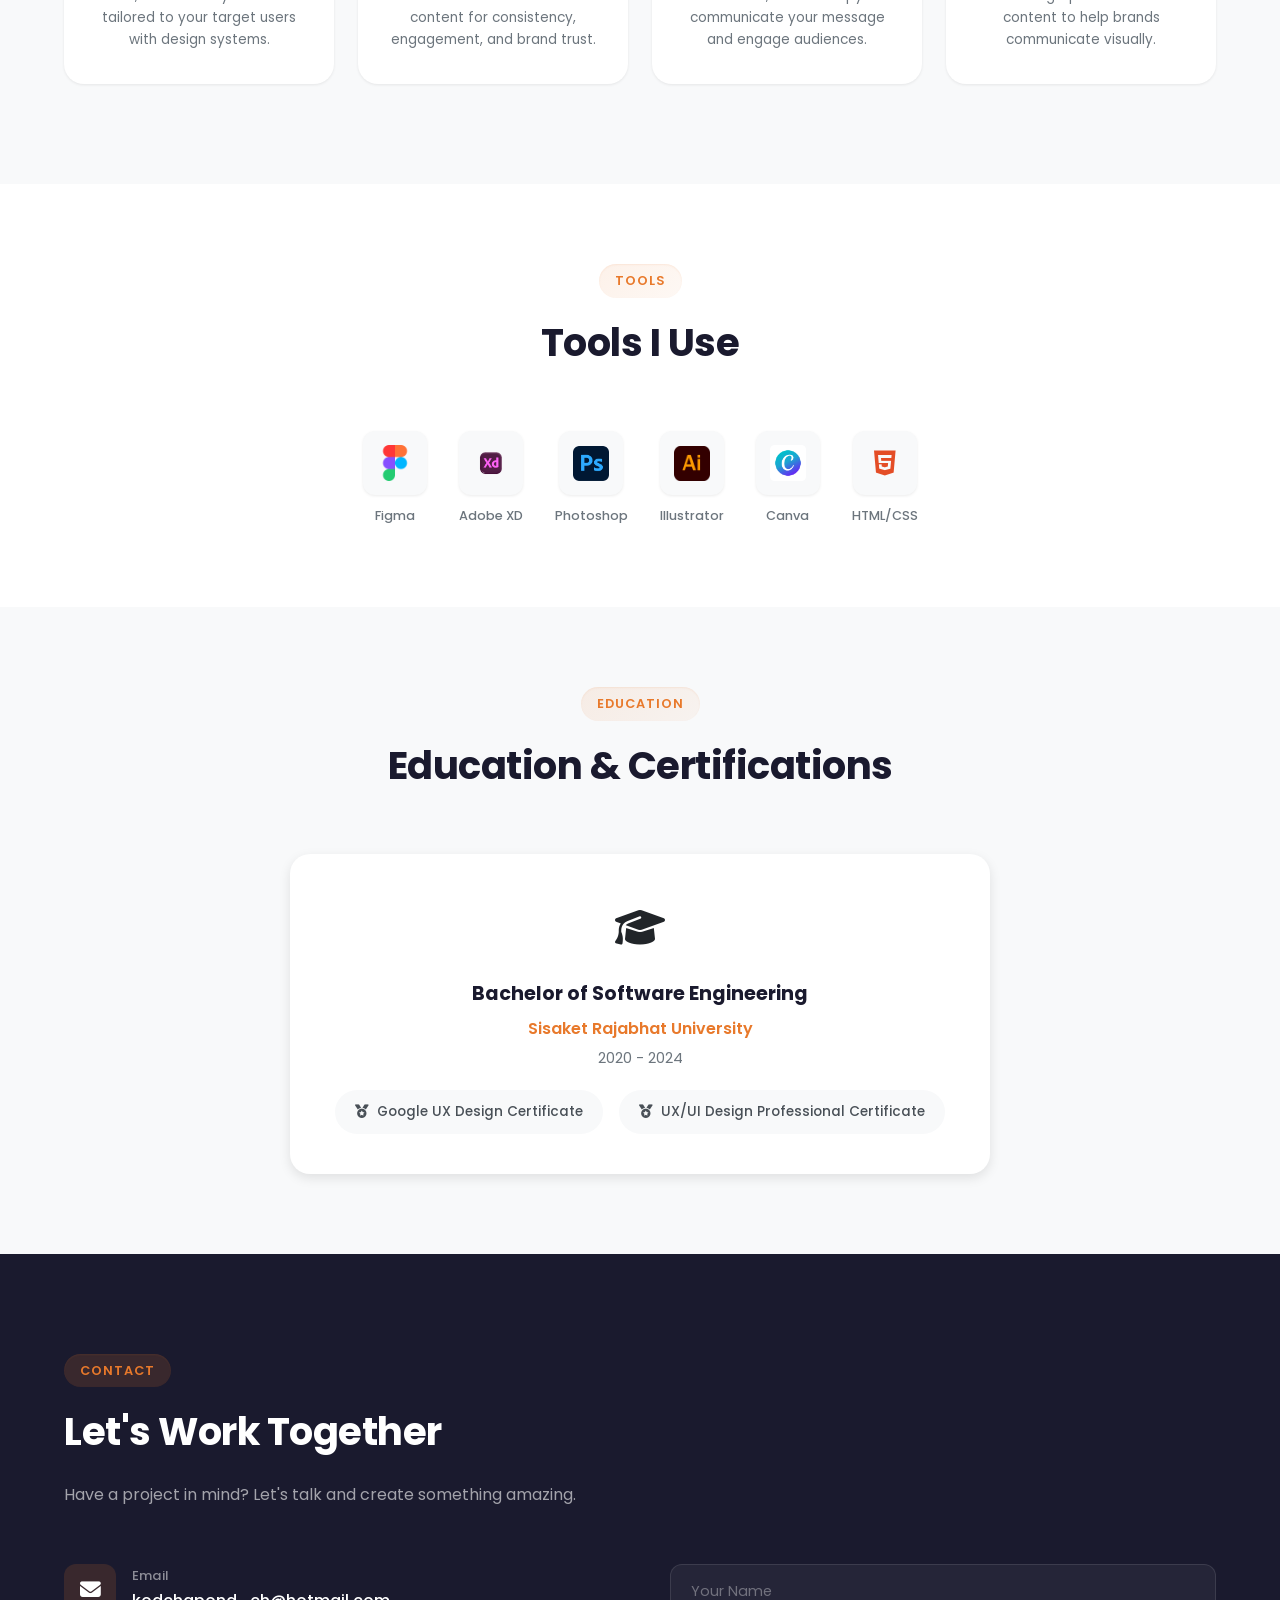
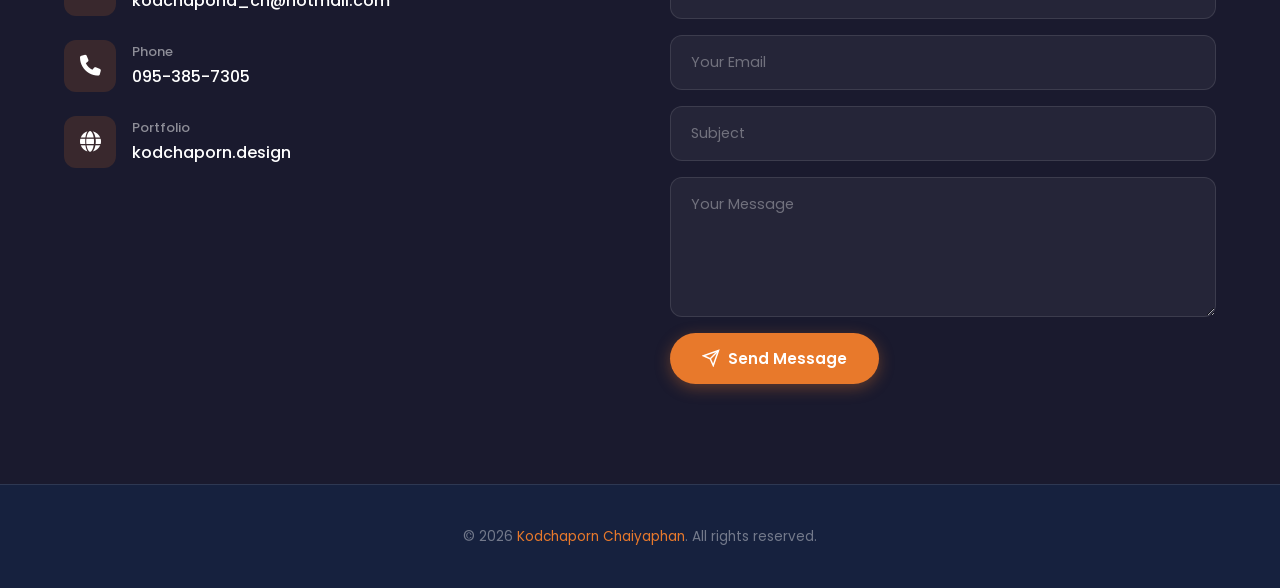
==== commit 69634e1d: "Update index.html" ====
--- a/index.html
+++ b/index.html
@@ -18,7 +18,7 @@
   <meta name="twitter:description" content="Creating seamless B2B2C digital experiences">
   <meta name="twitter:image" content="https://kodchaporn.com/assets/images/am1.jpg">
   <link rel="canonical" href="https://kodchaporn.com">
-  <link rel="icon" type="image/png" href="assets/icons/figma-color.png">
+  <link rel="icon" type="image/png" href="assets/icons/kc_icon.png">
   <script type="application/ld+json">
   {
     "@context": "https://schema.org",
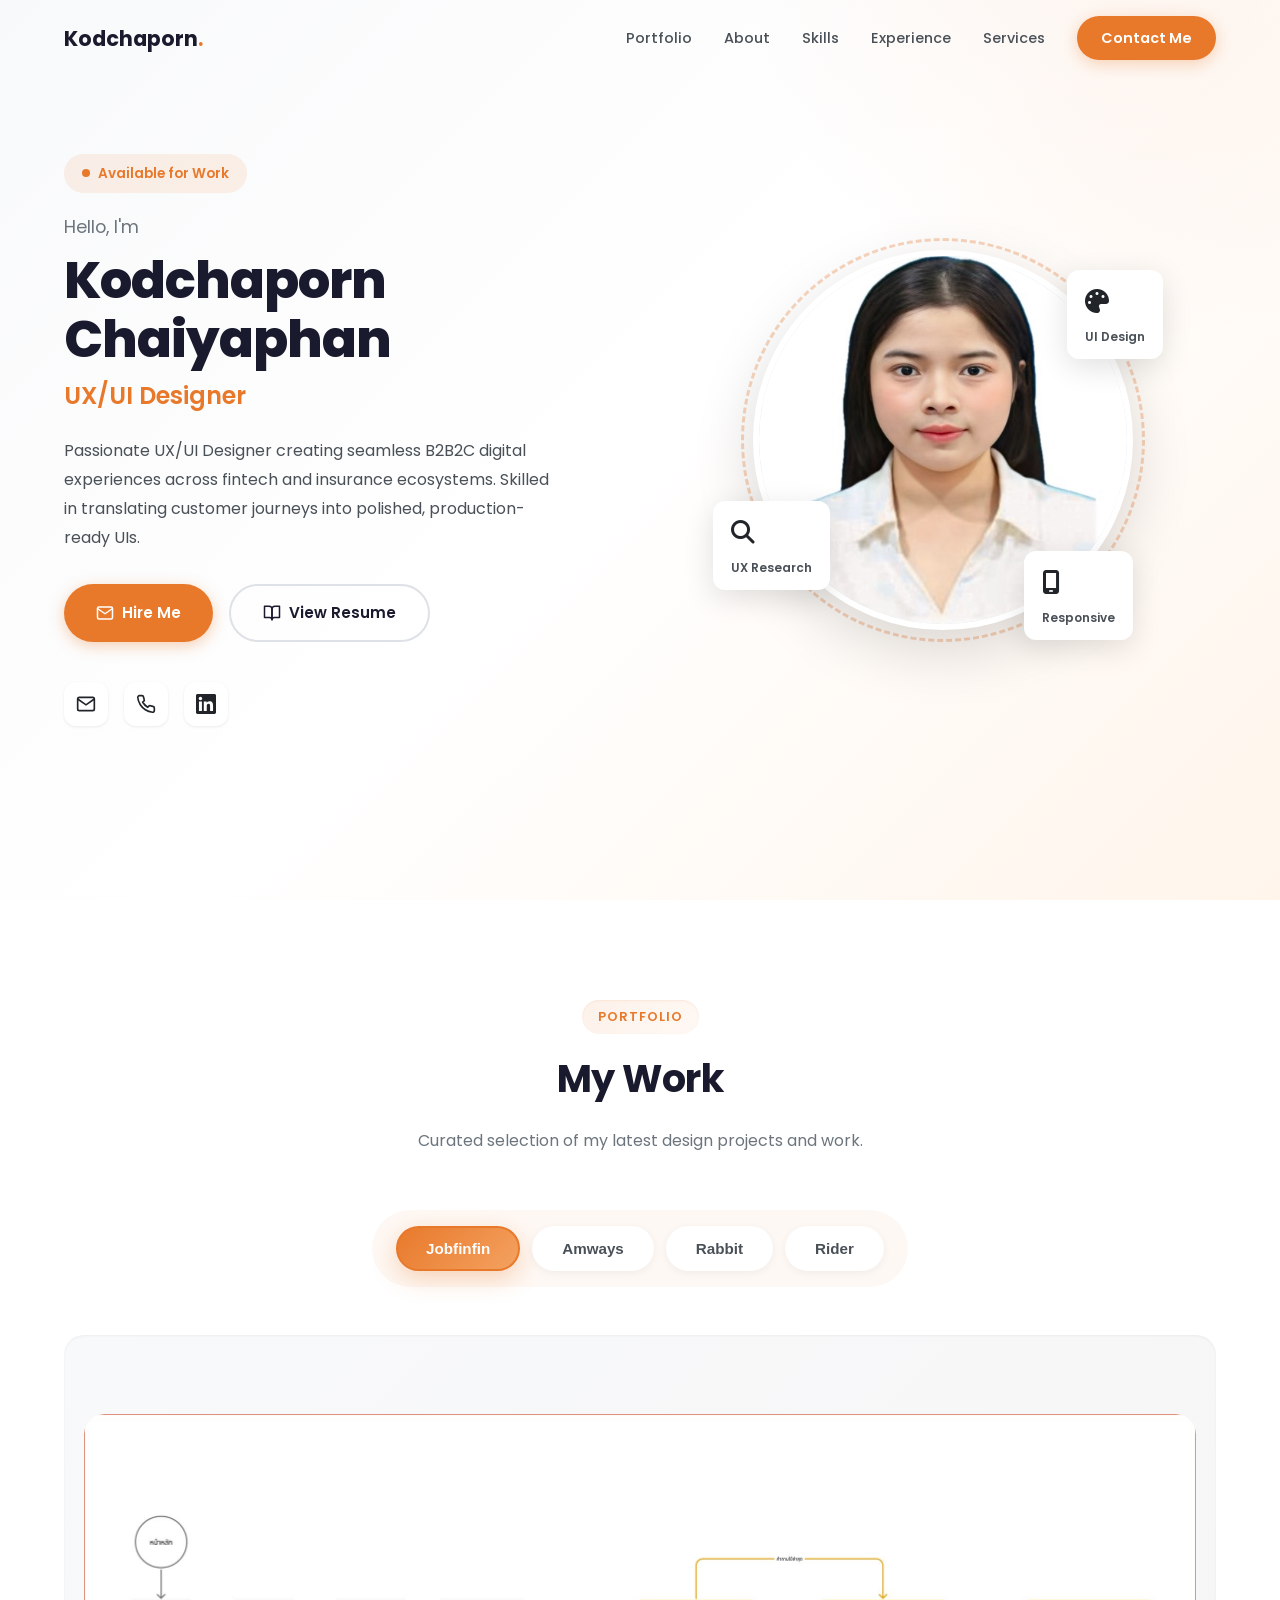
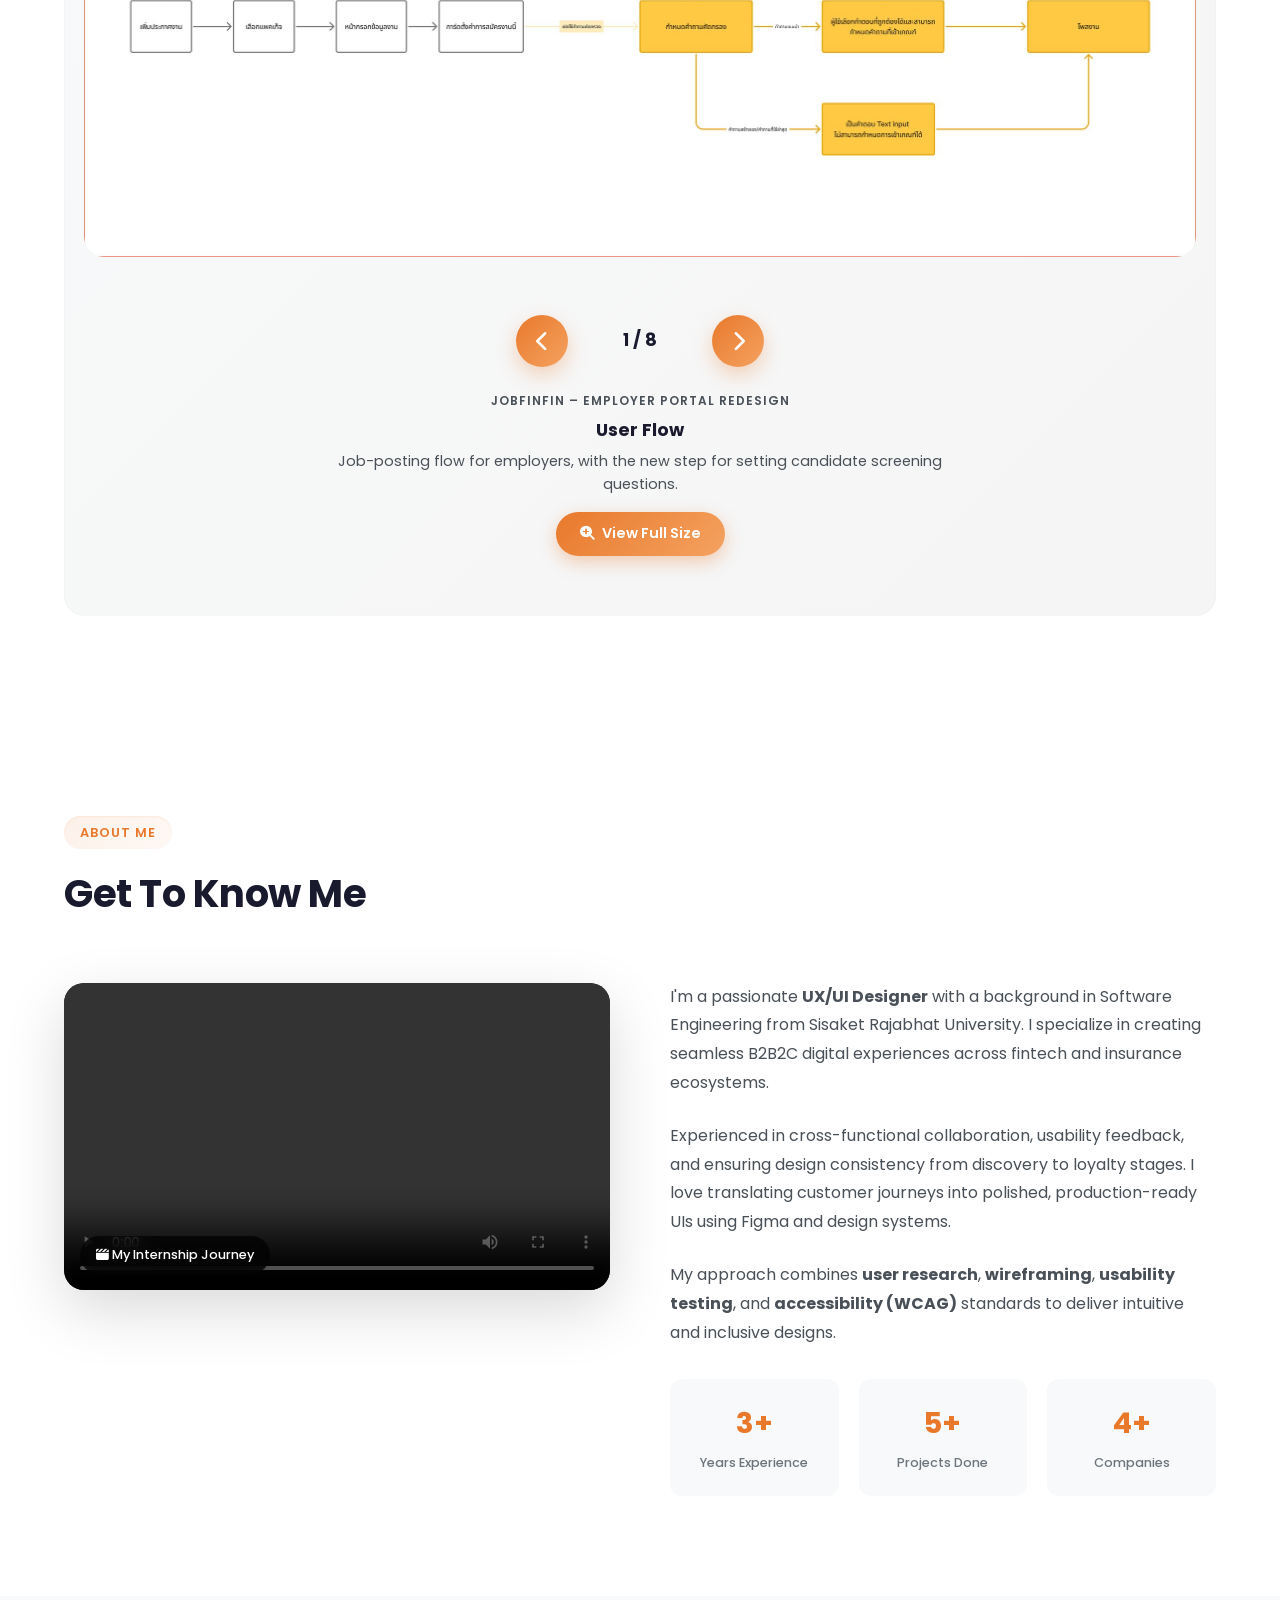
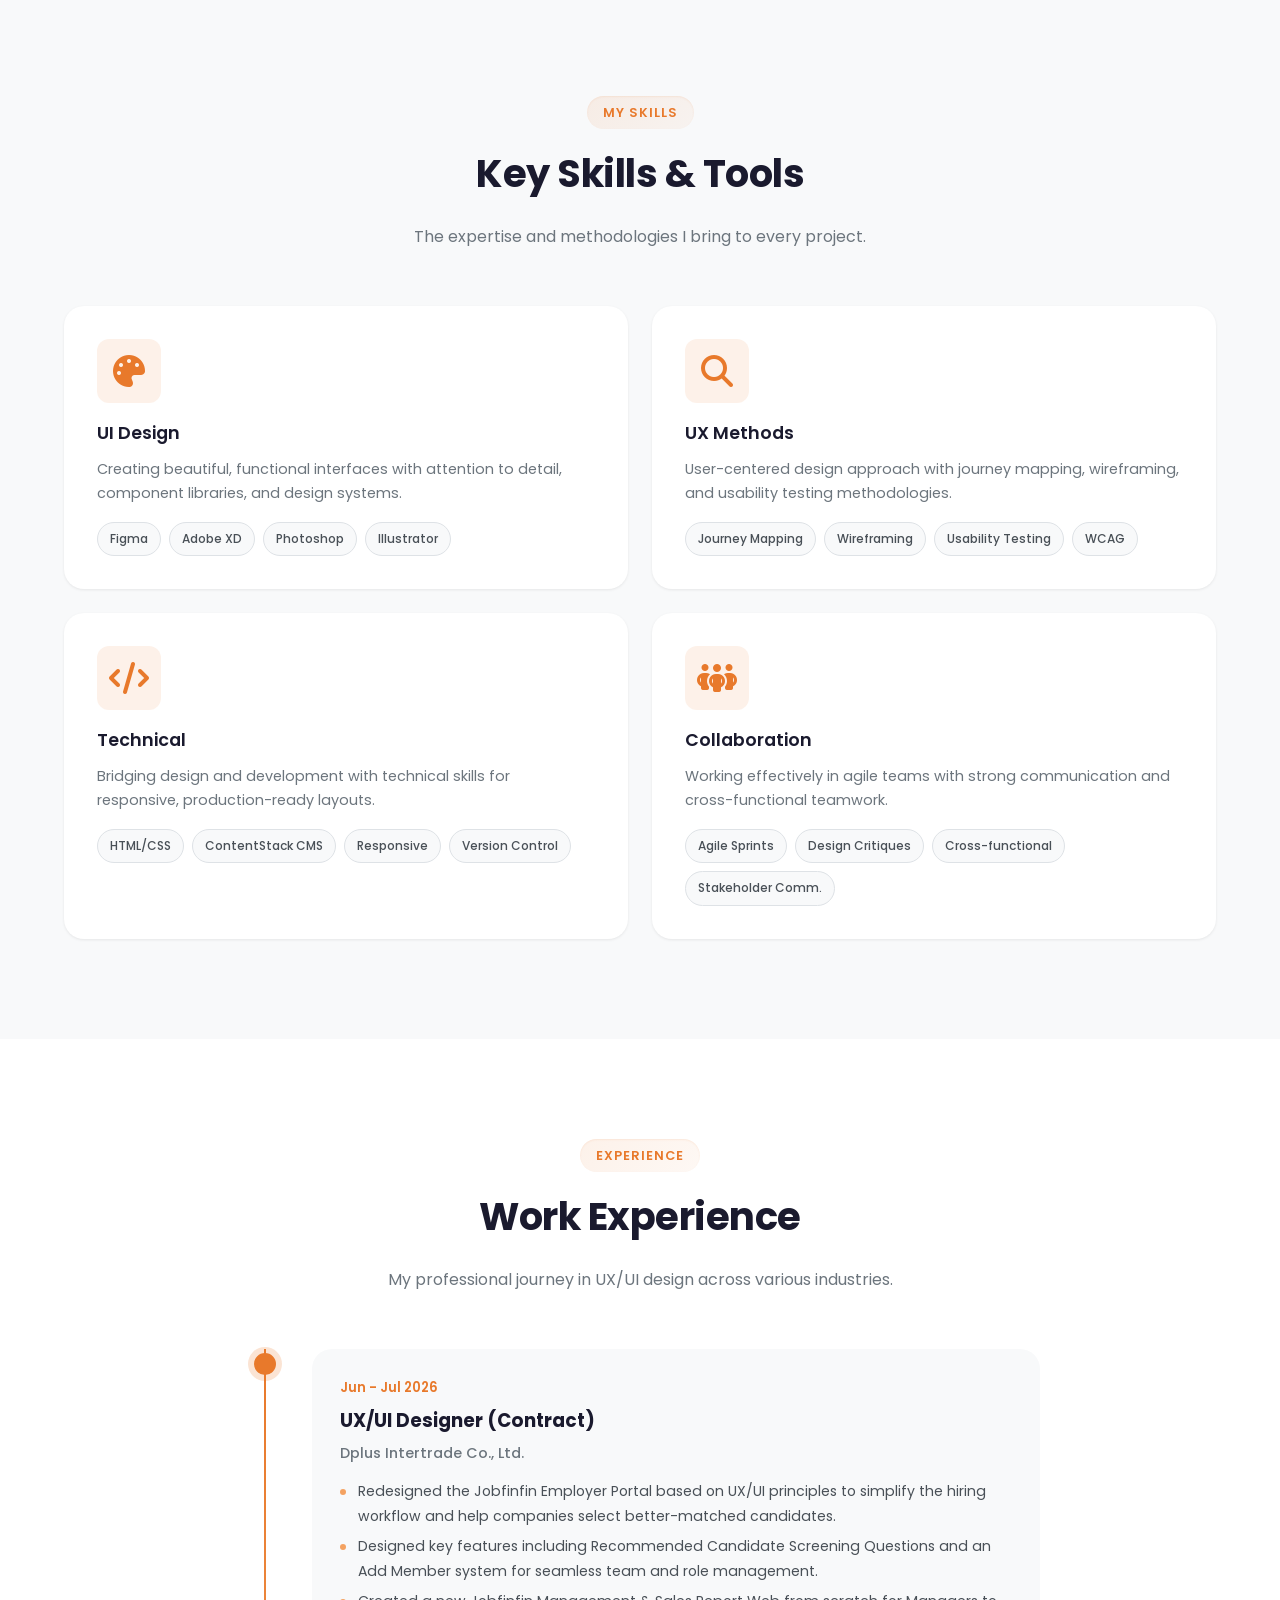
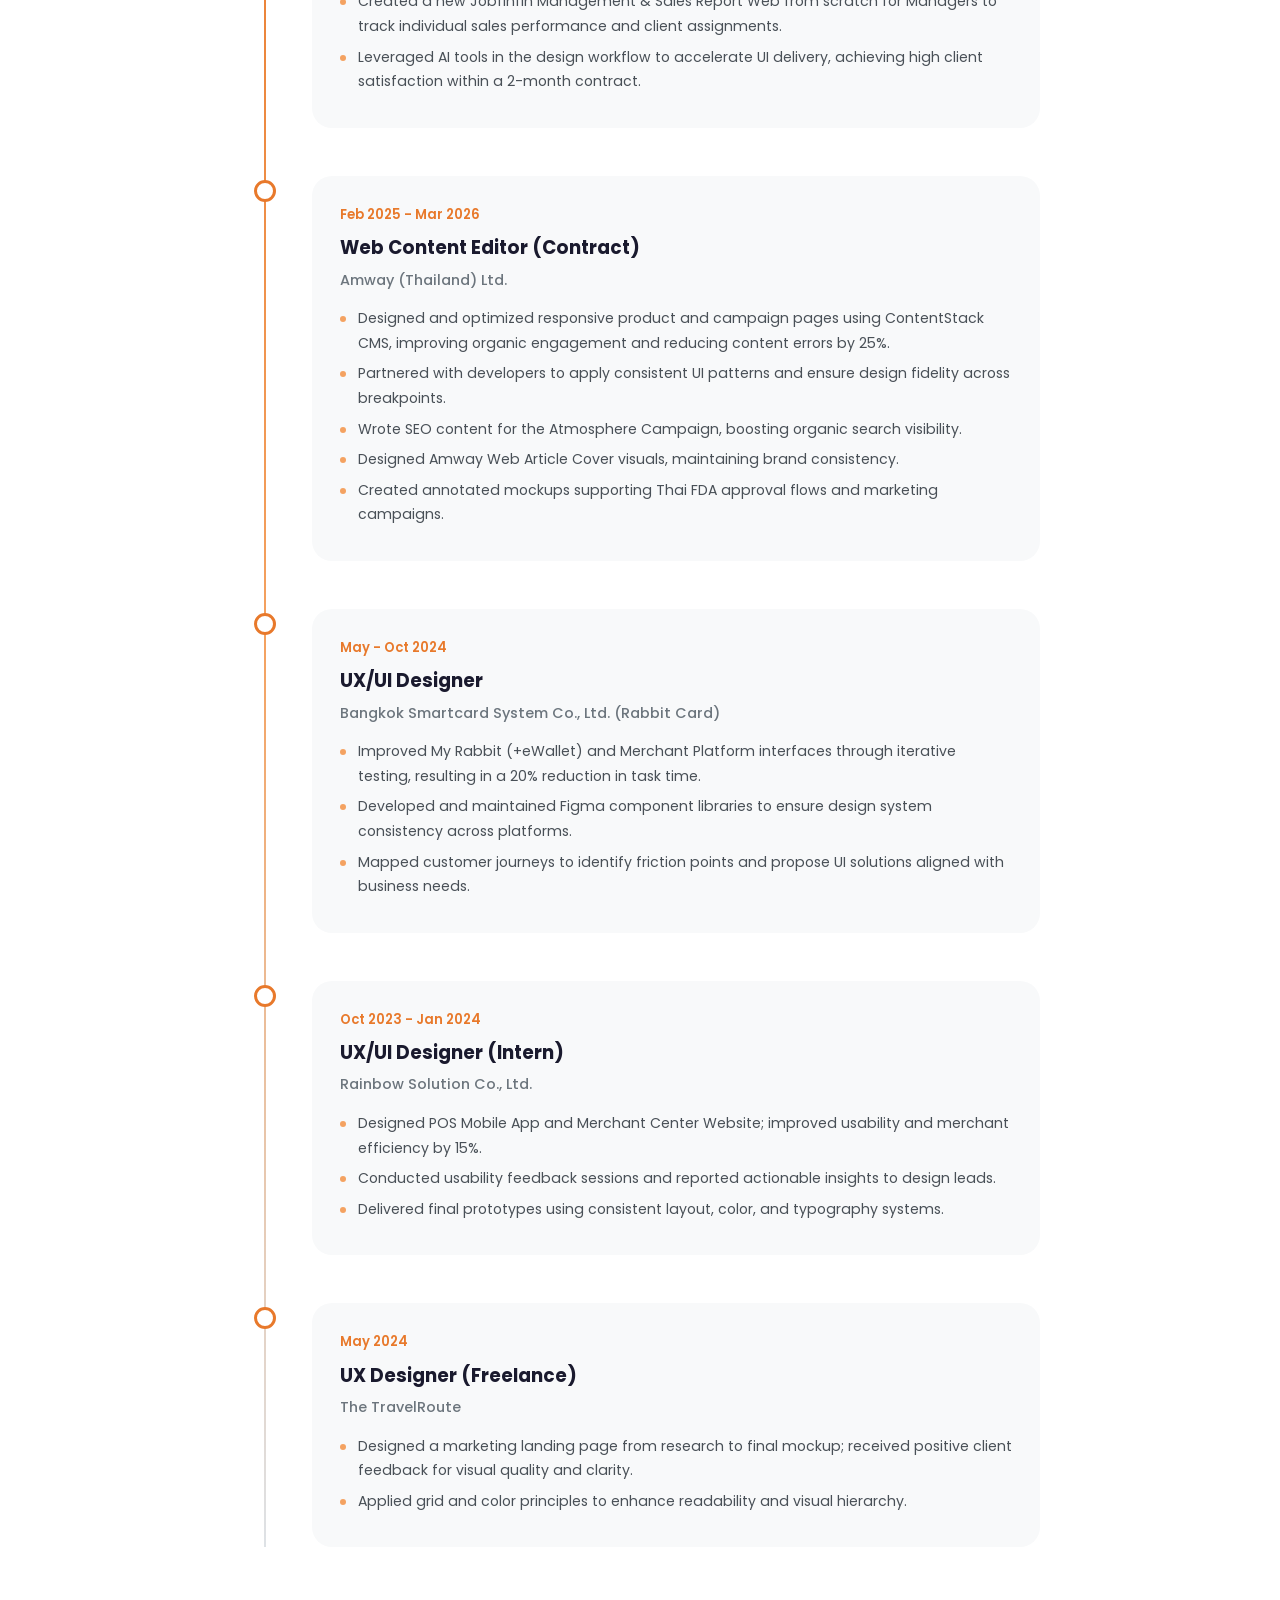
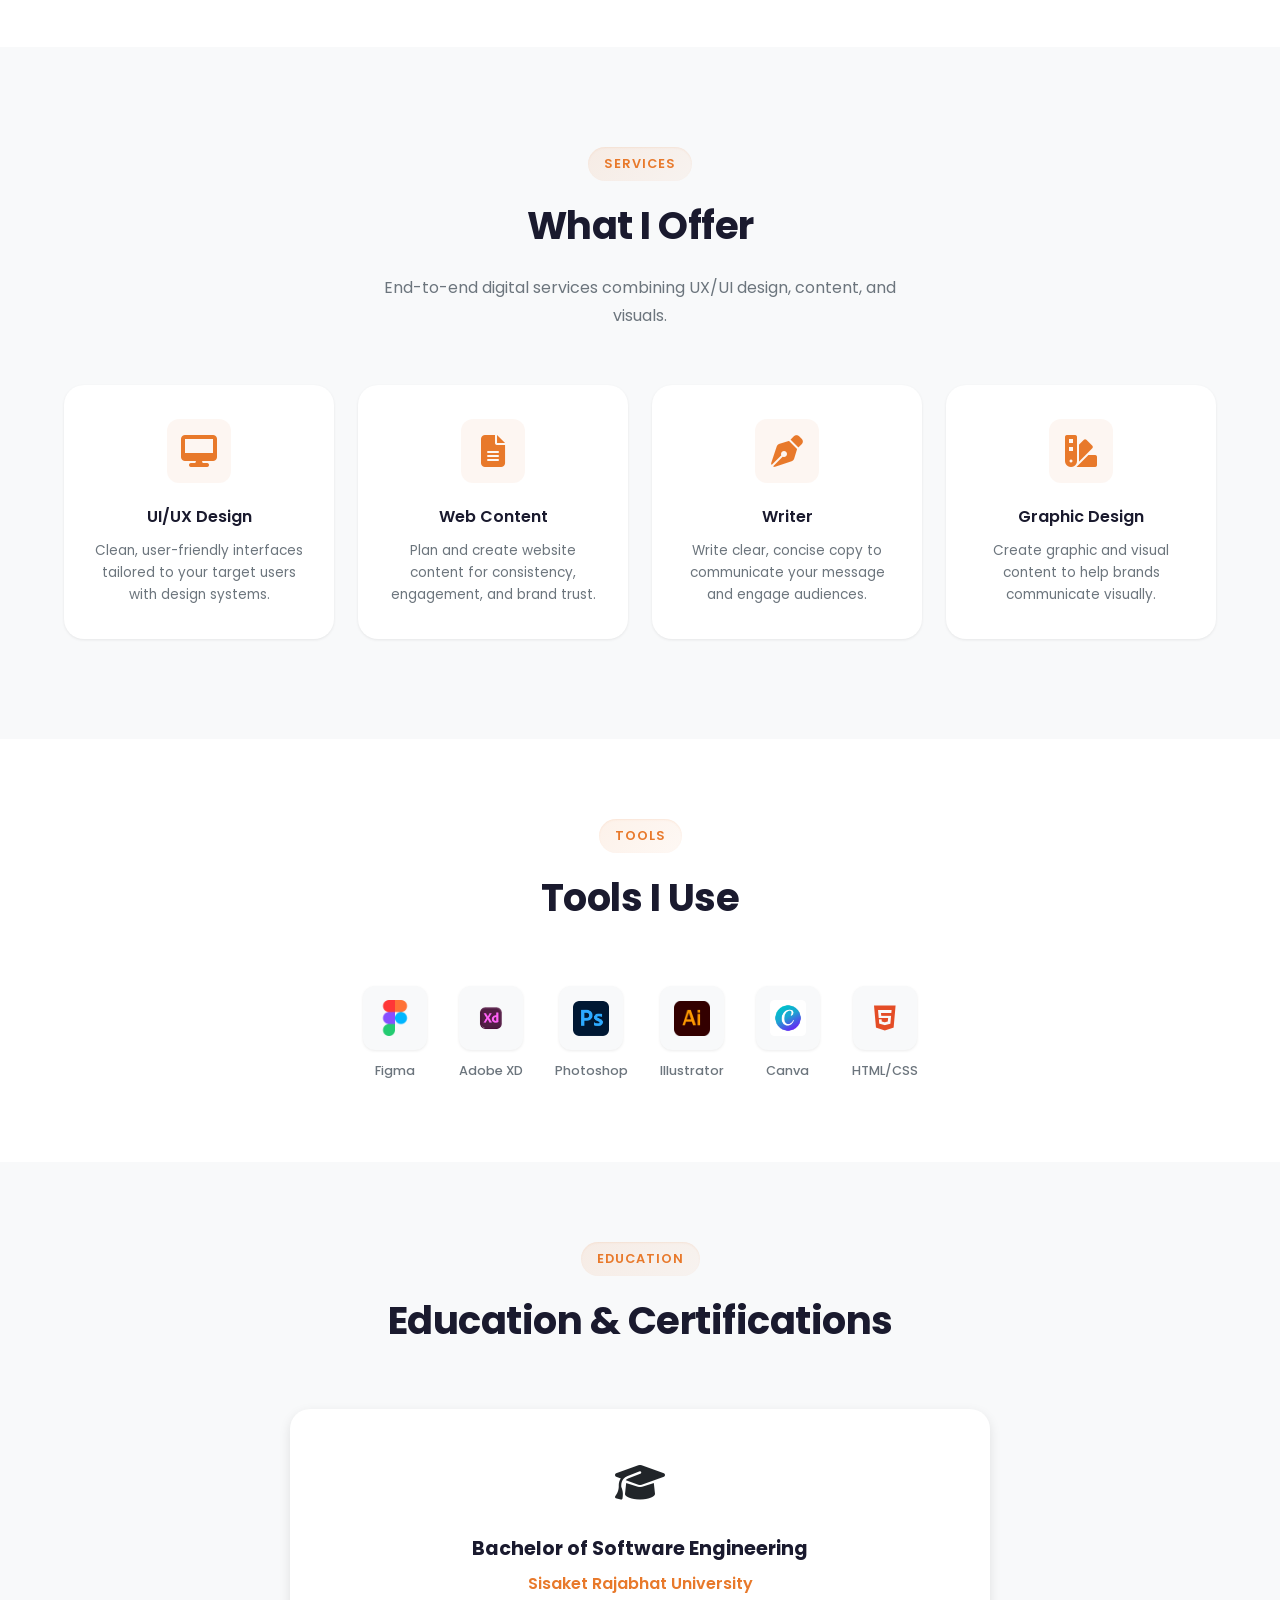
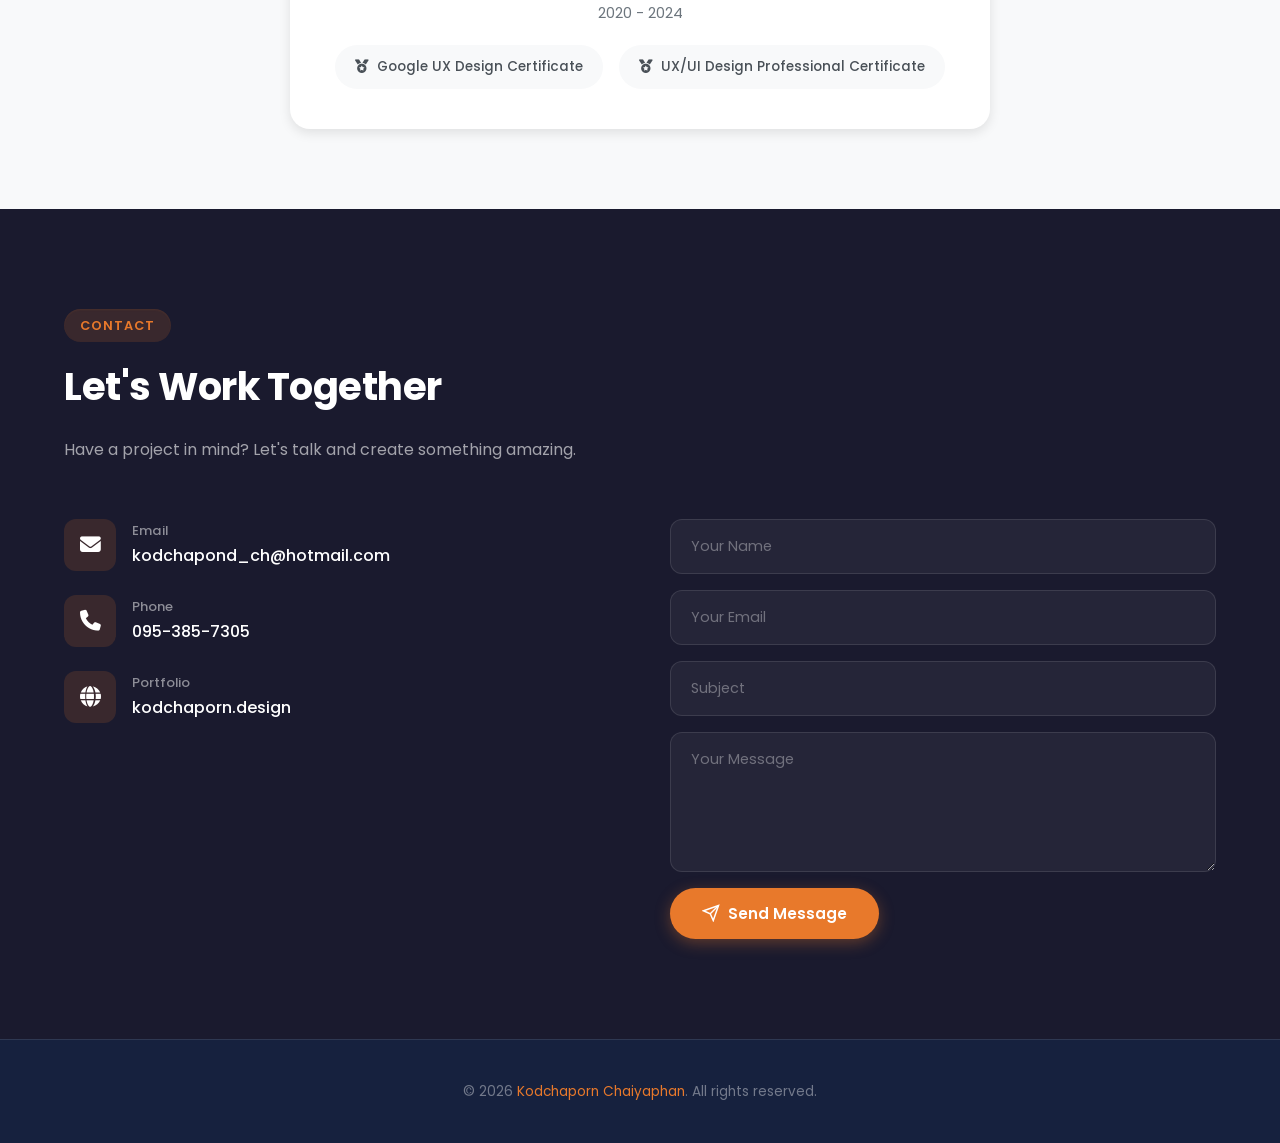
==== commit 55d5df36: "Add Jobfinfin work: 8-image slider with full-size viewer, and Dplus Intertrade contract (Jun - Jul 2" ====
--- a/index.html
+++ b/index.html
@@ -18,7 +18,7 @@
   <meta name="twitter:description" content="Creating seamless B2B2C digital experiences">
   <meta name="twitter:image" content="https://kodchaporn.com/assets/images/am1.jpg">
   <link rel="canonical" href="https://kodchaporn.com">
-  <link rel="icon" type="image/png" href="assets/icons/kc_icon.png">
+  <link rel="icon" type="image/png" href="assets/icons/kc_icon.jpg">
   <script type="application/ld+json">
   {
     "@context": "https://schema.org",
@@ -212,6 +212,51 @@
     .portfolio__btn:disabled { background: var(--gray-300); cursor: not-allowed; transform: scale(1); }
     .portfolio__counter { font-weight: 700; color: var(--dark); min-width: 80px; text-align: center; font-size: 1.1rem; }
 
+    /* PORTFOLIO — slide caption + full-size viewer (Jobfinfin) */
+    /* side padding sits on the slides instead of the container, so a wide neighbouring slide cannot peek in at the edges */
+    .portfolio__slider-container--wide { padding-left: 0; padding-right: 0; }
+    .portfolio__slider-container--wide .portfolio__slide { padding: 0 20px; }
+    .portfolio__zoom { cursor: zoom-in; }
+    .portfolio__caption { text-align: center; max-width: 680px; margin: 24px auto 0; padding: 0 20px; min-height: 104px; }
+    .portfolio__caption-project { font-size: 0.75rem; font-weight: 600; color: var(--gray-700); text-transform: uppercase; letter-spacing: 1px; margin-bottom: 4px; }
+    .portfolio__caption-title { font-size: 1.1rem; font-weight: 700; color: var(--dark); margin-bottom: 4px; }
+    .portfolio__caption-desc { font-size: 0.9rem; color: var(--gray-700); line-height: 1.6; }
+    button.portfolio__cta-btn { border: none; cursor: pointer; font-family: inherit; }
+
+    .lightbox { position: fixed; inset: 0; z-index: 2000; background: rgba(15,15,26,0.96); display: flex; flex-direction: column; }
+    .lightbox[hidden] { display: none; }
+    .lightbox__top { display: flex; align-items: center; justify-content: space-between; gap: 16px; padding: 12px 16px; color: var(--white); flex-shrink: 0; }
+    .lightbox__meta { display: flex; align-items: baseline; gap: 12px; min-width: 0; }
+    .lightbox__count { font-size: 0.85rem; font-weight: 600; color: rgba(255,255,255,0.75); flex-shrink: 0; font-variant-numeric: tabular-nums; }
+    .lightbox__title { font-size: 1rem; font-weight: 600; white-space: nowrap; overflow: hidden; text-overflow: ellipsis; }
+    .lightbox__actions { display: flex; gap: 8px; flex-shrink: 0; }
+    .lightbox__btn, .lightbox__nav { width: 44px; height: 44px; border-radius: 50%; border: none; background: rgba(255,255,255,0.14); color: var(--white); font-size: 1.1rem; cursor: pointer; display: flex; align-items: center; justify-content: center; transition: background 0.2s ease; }
+    .lightbox__btn:hover, .lightbox__nav:hover { background: var(--orange); }
+    .lightbox__btn:disabled { opacity: 0.35; cursor: default; background: rgba(255,255,255,0.14); }
+    .lightbox__btn:focus-visible, .lightbox__nav:focus-visible { outline: 2px solid var(--white); outline-offset: 2px; box-shadow: 0 0 0 6px rgba(15,15,26,0.9); }
+    .lightbox__nav { position: absolute; top: 50%; transform: translateY(-50%); background: rgba(0,0,0,0.55); z-index: 1; }
+    .lightbox__nav--prev { left: 16px; }
+    .lightbox__nav--next { right: 16px; }
+    .lightbox__stage { flex: 1; min-height: 0; overflow: auto; display: flex; padding: 0 72px 16px; overscroll-behavior: contain; }
+    .lightbox__img { display: block; flex: none; margin: auto; max-width: none; border-radius: var(--radius-sm); background: var(--white); cursor: zoom-in; user-select: none; -webkit-user-drag: none; }
+    .lightbox__stage.is-zoomed { padding: 0 16px 16px; }
+    .lightbox__stage.is-zoomed .lightbox__img { cursor: zoom-out; border-radius: 0; }
+    .lightbox__stage.is-dragging .lightbox__img { cursor: grabbing; }
+    @media (max-width: 768px) {
+      /* the tallest slide sets the slider height: keep portrait screenshots from leaving wide ones in a tall empty box */
+      .portfolio__slider-container--wide .portfolio__slide img { max-height: 300px; }
+      .portfolio__caption { min-height: 132px; }
+    }
+    /* reserve room for the longest caption so the page below does not jump when the slide changes */
+    @media (max-width: 429px) { .portfolio__caption { min-height: 148px; } }
+    @media (max-width: 359px) { .portfolio__caption { min-height: 172px; } }
+    @media (max-width: 768px) {
+      .lightbox__stage, .lightbox__stage.is-zoomed { padding: 0 8px 8px; }
+      .lightbox__nav { width: 40px; height: 40px; }
+      .lightbox__nav--prev { left: 8px; }
+      .lightbox__nav--next { right: 8px; }
+    }
+
     /* SERVICES */
     .services { background: var(--gray-100); }
     .services__grid { display: grid; grid-template-columns: repeat(4, 1fr); gap: 24px; }
@@ -414,13 +459,83 @@
       </div>
 
       <div class="portfolio__tabs reveal">
-        <button class="portfolio__tab-btn active" data-tab="amways">Amways</button>
+        <button class="portfolio__tab-btn active" data-tab="jobfinfin">Jobfinfin</button>
+        <button class="portfolio__tab-btn" data-tab="amways">Amways</button>
         <button class="portfolio__tab-btn" data-tab="rabbit">Rabbit</button>
         <button class="portfolio__tab-btn" data-tab="rider">Rider</button>
       </div>
 
+      <!-- JOBFINFIN SLIDER (images in file-number order, 1 → 8) -->
+      <div class="portfolio__slider-container portfolio__slider-container--wide reveal" id="jobfinfin-slider">
+        <div class="portfolio__slider" id="jobfinfin-slides">
+          <div class="portfolio__slide">
+            <a href="assets/images/jf1_full.webp" class="portfolio__slide-link portfolio__zoom" tabindex="-1" data-w="3808" data-h="1518" data-project="Jobfinfin – Employer Portal Redesign" data-title="User Flow" data-desc="Job-posting flow for employers, with the new step for setting candidate screening questions.">
+              <img src="assets/images/jf1.jpg" alt="Jobfinfin 1 – User flow for posting a job with screening questions">
+              <div class="portfolio__slide-overlay"><i class="fas fa-magnifying-glass-plus"></i><span>View Full Size</span></div>
+            </a>
+          </div>
+          <div class="portfolio__slide">
+            <a href="assets/images/jf2_full.webp" class="portfolio__slide-link portfolio__zoom" tabindex="-1" data-w="5049" data-h="2773" data-project="Jobfinfin – Employer Portal Redesign" data-title="Pre-screen" data-desc="Employers choose recommended screening questions and mark which answers qualify a candidate.">
+              <img src="assets/images/jf2.jpg" alt="Jobfinfin 2 – Pre-screen question settings for employers">
+              <div class="portfolio__slide-overlay"><i class="fas fa-magnifying-glass-plus"></i><span>View Full Size</span></div>
+            </a>
+          </div>
+          <div class="portfolio__slide">
+            <a href="assets/images/jf3_full.webp" class="portfolio__slide-link portfolio__zoom" tabindex="-1" data-w="3150" data-h="3536" data-project="Jobfinfin – Employer Portal Redesign" data-title="Quick Apply Page" data-desc="Candidates answer the employer's questions while a progress bar shows how many steps are done.">
+              <img src="assets/images/jf3.jpg" alt="Jobfinfin 3 – Quick apply page with screening questions">
+              <div class="portfolio__slide-overlay"><i class="fas fa-magnifying-glass-plus"></i><span>View Full Size</span></div>
+            </a>
+          </div>
+          <div class="portfolio__slide">
+            <a href="assets/images/jf4_full.webp" class="portfolio__slide-link portfolio__zoom" tabindex="-1" data-w="1392" data-h="3047" data-project="Jobfinfin – Employer Portal Redesign" data-title="General Apply Page" data-desc="The standard application form, with the same screening questions and a step indicator.">
+              <img src="assets/images/jf4.jpg" alt="Jobfinfin 4 – General apply page">
+              <div class="portfolio__slide-overlay"><i class="fas fa-magnifying-glass-plus"></i><span>View Full Size</span></div>
+            </a>
+          </div>
+          <div class="portfolio__slide">
+            <a href="assets/images/jf5_full.webp" class="portfolio__slide-link portfolio__zoom" tabindex="-1" data-w="4487" data-h="3120" data-project="Jobfinfin – Employer Portal Redesign" data-title="Job Post Details Page" data-desc="Applicants are marked as passing or not passing the criteria, with every answer shown in their profile.">
+              <img src="assets/images/jf5.jpg" alt="Jobfinfin 5 – Job post details page with applicant screening results">
+              <div class="portfolio__slide-overlay"><i class="fas fa-magnifying-glass-plus"></i><span>View Full Size</span></div>
+            </a>
+          </div>
+          <div class="portfolio__slide">
+            <a href="assets/images/jf6_full.webp" class="portfolio__slide-link portfolio__zoom" tabindex="-1" data-w="5120" data-h="2391" data-project="Jobfinfin – Employer Portal Redesign" data-title="Add Member" data-desc="Employers add team members to a job post so they can edit and manage it together.">
+              <img src="assets/images/jf6.jpg" alt="Jobfinfin 6 – Add Member setting on a job post">
+              <div class="portfolio__slide-overlay"><i class="fas fa-magnifying-glass-plus"></i><span>View Full Size</span></div>
+            </a>
+          </div>
+          <div class="portfolio__slide">
+            <a href="assets/images/jf7_full.webp" class="portfolio__slide-link portfolio__zoom" tabindex="-1" data-w="2219" data-h="1507" data-project="Jobfinfin – Management &amp; Sales Report Web" data-title="Customer Health" data-desc="Dashboard showing each client's usage, health status and assigned sales rep in one place.">
+              <img src="assets/images/jf7.jpg" alt="Jobfinfin 7 – Customer Health dashboard">
+              <div class="portfolio__slide-overlay"><i class="fas fa-magnifying-glass-plus"></i><span>View Full Size</span></div>
+            </a>
+          </div>
+          <div class="portfolio__slide">
+            <a href="assets/images/jf8_full.webp" class="portfolio__slide-link portfolio__zoom" tabindex="-1" data-w="5113" data-h="2738" data-project="Jobfinfin – Employer Portal Redesign" data-title="Tag" data-desc="A corner tag marks profiles the employer has already bought, in applicant lists and profile search.">
+              <img src="assets/images/jf8.jpg" alt="Jobfinfin 8 – Profile purchased tag on candidate cards">
+              <div class="portfolio__slide-overlay"><i class="fas fa-magnifying-glass-plus"></i><span>View Full Size</span></div>
+            </a>
+          </div>
+        </div>
+        <div class="portfolio__controls">
+          <button class="portfolio__btn" id="jobfinfin-prev" aria-label="Previous image"><i class="fas fa-chevron-left"></i></button>
+          <span class="portfolio__counter"><span id="jobfinfin-current">1</span> / 8</span>
+          <button class="portfolio__btn" id="jobfinfin-next" aria-label="Next image"><i class="fas fa-chevron-right"></i></button>
+        </div>
+        <div class="portfolio__caption" aria-live="polite">
+          <p class="portfolio__caption-project" id="jobfinfin-caption-project">Jobfinfin – Employer Portal Redesign</p>
+          <h3 class="portfolio__caption-title" id="jobfinfin-caption-title">User Flow</h3>
+          <p class="portfolio__caption-desc" id="jobfinfin-caption-desc">Job-posting flow for employers, with the new step for setting candidate screening questions.</p>
+        </div>
+        <div class="portfolio__slide-cta">
+          <button type="button" class="portfolio__cta-btn" id="jobfinfin-zoom-btn">
+            <i class="fas fa-magnifying-glass-plus"></i> View Full Size
+          </button>
+        </div>
+      </div>
+
       <!-- AMWAYS SLIDER -->
-      <div class="portfolio__slider-container reveal" id="amways-slider">
+      <div class="portfolio__slider-container reveal" id="amways-slider" style="display: none;">
         <div class="portfolio__slider" id="amways-slides">
           <div class="portfolio__slide portfolio__slide--link">
             <a href="https://amway.co.th/articles/broccoli" target="_blank" rel="noopener noreferrer" class="portfolio__slide-link" aria-label="View Amways article: Broccoli">
@@ -557,6 +672,20 @@
         <p class="section__subtitle">My professional journey in UX/UI design across various industries.</p>
       </div>
       <div class="timeline">
+        <div class="timeline__item reveal">
+          <div class="timeline__dot"></div>
+          <div class="timeline__card">
+            <div class="timeline__date">Jun - Jul 2026</div>
+            <h3 class="timeline__role">UX/UI Designer (Contract)</h3>
+            <p class="timeline__company">Dplus Intertrade Co., Ltd.</p>
+            <ul class="timeline__desc">
+              <li>Redesigned the Jobfinfin Employer Portal based on UX/UI principles to simplify the hiring workflow and help companies select better-matched candidates.</li>
+              <li>Designed key features including Recommended Candidate Screening Questions and an Add Member system for seamless team and role management.</li>
+              <li>Created a new Jobfinfin Management &amp; Sales Report Web from scratch for Managers to track individual sales performance and client assignments.</li>
+              <li>Leveraged AI tools in the design workflow to accelerate UI delivery, achieving high client satisfaction within a 2-month contract.</li>
+            </ul>
+          </div>
+        </div>
         <div class="timeline__item reveal">
           <div class="timeline__dot"></div>
           <div class="timeline__card">
@@ -704,6 +833,22 @@
     </div>
   </footer>
 
+  <!-- FULL-SIZE IMAGE VIEWER (Jobfinfin slides) -->
+  <div class="lightbox" id="lightbox" role="dialog" aria-modal="true" aria-label="Full-size image viewer" hidden>
+    <div class="lightbox__top">
+      <div class="lightbox__meta" aria-live="polite" aria-atomic="true">
+        <span class="lightbox__count" id="lightboxCount"></span>
+        <span class="lightbox__title" id="lightboxTitle"></span>
+      </div>
+      <div class="lightbox__actions">
+        <button type="button" class="lightbox__btn" id="lightboxZoom" aria-label="Zoom in"><i class="fas fa-magnifying-glass-plus"></i></button>
+        <button type="button" class="lightbox__btn" id="lightboxClose" aria-label="Close"><i class="fas fa-xmark"></i></button>
+      </div>
+    </div>
+    <div class="lightbox__stage" id="lightboxStage"><img class="lightbox__img" id="lightboxImg" alt="" draggable="false"></div>
+    <button type="button" class="lightbox__nav lightbox__nav--prev" id="lightboxPrev" aria-label="Previous image"><i class="fas fa-chevron-left"></i></button>
+    <button type="button" class="lightbox__nav lightbox__nav--next" id="lightboxNext" aria-label="Next image"><i class="fas fa-chevron-right"></i></button>
+  </div>
 
   <script>
     const nav = document.getElementById('nav');
@@ -723,8 +868,8 @@
 
     // Portfolio Slider
     const portfolioTabs = document.querySelectorAll('.portfolio__tab-btn');
-    const sliderGroups = { amways: { slides: 5 }, rabbit: { slides: 6 }, rider: { slides: 3 } };
-    const sliderState = { amways: 0, rabbit: 0, rider: 0 };
+    const sliderGroups = { jobfinfin: { slides: 8 }, amways: { slides: 5 }, rabbit: { slides: 6 }, rider: { slides: 3 } };
+    const sliderState = { jobfinfin: 0, amways: 0, rabbit: 0, rider: 0 };
 
     const amwayLinks = { 0: 'https://amway.co.th/articles/broccoli', 1: 'https://amway.co.th/amway-resources/product-article/health' };
 
@@ -746,12 +891,23 @@
       slider.style.transform = `translateX(${offset}%)`;
       document.getElementById(`${group}-current`).textContent = current + 1;
       if (group === 'amways') updateAmwaysCta(current);
+      if (group === 'jobfinfin') updateJobfinfinCaption(current);
+    }
+
+    // Jobfinfin: caption under the slider (text comes from the data-* attributes of each slide link)
+    const jfLinks = Array.from(document.querySelectorAll('#jobfinfin-slides .portfolio__zoom'));
+    function updateJobfinfinCaption(current) {
+      const d = jfLinks[current].dataset;
+      document.getElementById('jobfinfin-caption-project').textContent = d.project;
+      document.getElementById('jobfinfin-caption-title').textContent = d.title;
+      document.getElementById('jobfinfin-caption-desc').textContent = d.desc;
     }
 
     function switchTab(tab) {
       document.querySelectorAll('.portfolio__slider-container').forEach(el => el.style.display = 'none');
       document.querySelectorAll('.portfolio__tab-btn').forEach(el => el.classList.remove('active'));
-      document.getElementById(`${tab}-slider`).style.display = 'block';
+      // Amways and Jobfinfin keep the stylesheet's centred flex layout they have on first load
+      document.getElementById(`${tab}-slider`).style.display = (tab === 'amways' || tab === 'jobfinfin') ? 'flex' : 'block';
       event.target.classList.add('active');
     }
 
@@ -776,6 +932,161 @@
         updateSlider(group);
       });
     });
+
+    // Full-size image viewer for the Jobfinfin slides: click a slide (or "View Full Size") to open,
+    // click the image to zoom to actual size, drag or scroll to pan, arrows / swipe to change image, Esc to close.
+    const lightbox = document.getElementById('lightbox');
+    const lightboxStage = document.getElementById('lightboxStage');
+    const lightboxImg = document.getElementById('lightboxImg');
+    const lightboxZoomBtn = document.getElementById('lightboxZoom');
+    const jfZoomBtn = document.getElementById('jobfinfin-zoom-btn');
+    let lightboxIndex = 0;
+    let lightboxDrag = null;
+    let lightboxDragged = false;
+    let lightboxTouchX = null, lightboxTouchY = 0;
+    let lightboxOpenedAt = 0;
+
+    const lightboxIsZoomed = () => lightboxStage.classList.contains('is-zoomed');
+
+    // Size the image from the known full-size dimensions, so it does not jump when the full file replaces the preview.
+    function layoutLightbox() {
+      const d = jfLinks[lightboxIndex].dataset;
+      const fullW = Number(d.w), fullH = Number(d.h);
+      const cs = getComputedStyle(lightboxStage);
+      // offset* (not client*): ignores scrollbars still present from the zoomed state, so the fit is not computed too small
+      const availW = lightboxStage.offsetWidth - parseFloat(cs.paddingLeft) - parseFloat(cs.paddingRight);
+      const availH = lightboxStage.offsetHeight - parseFloat(cs.paddingTop) - parseFloat(cs.paddingBottom);
+      const fit = Math.min(availW / fullW, availH / fullH, 1);
+      const scale = lightboxIsZoomed() ? 1 : fit;
+      lightboxImg.style.width = Math.max(1, Math.floor(fullW * scale)) + 'px';
+      lightboxImg.style.height = Math.max(1, Math.floor(fullH * scale)) + 'px';
+      lightboxZoomBtn.disabled = fit >= 1 && !lightboxIsZoomed();
+    }
+
+    // rx / ry: point of the image (0–1) to keep in the middle of the screen when zooming in.
+    function setLightboxZoom(on, rx = 0.5, ry = 0.5) {
+      lightboxStage.classList.toggle('is-zoomed', on);
+      lightboxZoomBtn.setAttribute('aria-label', on ? 'Zoom out' : 'Zoom in');
+      lightboxZoomBtn.innerHTML = on ? '<i class="fas fa-magnifying-glass-minus"></i>' : '<i class="fas fa-magnifying-glass-plus"></i>';
+      layoutLightbox();
+      if (on) {
+        lightboxStage.scrollLeft = lightboxImg.offsetWidth * rx - lightboxStage.clientWidth / 2;
+        lightboxStage.scrollTop = lightboxImg.offsetHeight * ry - lightboxStage.clientHeight / 2;
+      }
+    }
+
+    function showLightboxImage(index) {
+      lightboxIndex = (index + jfLinks.length) % jfLinks.length;
+      const shown = lightboxIndex;
+      const link = jfLinks[shown];
+      const preview = link.querySelector('img');
+      setLightboxZoom(false);
+      lightboxImg.src = preview.currentSrc || preview.src;   // already loaded: show it at once
+      lightboxImg.alt = preview.alt;
+      const full = new Image();
+      full.onload = () => { if (!lightbox.hidden && lightboxIndex === shown) lightboxImg.src = full.src; };
+      full.src = link.href;
+      document.getElementById('lightboxCount').textContent = (shown + 1) + ' / ' + jfLinks.length;
+      document.getElementById('lightboxTitle').textContent = link.dataset.title;
+      sliderState.jobfinfin = shown;   // keep the slider behind on the same image
+      updateSlider('jobfinfin');
+    }
+
+    function openLightbox(index) {
+      lightbox.hidden = false;
+      lightboxOpenedAt = performance.now();
+      document.body.style.overflow = 'hidden';
+      showLightboxImage(index);
+      document.getElementById('lightboxClose').focus();
+    }
+
+    function closeLightbox() {
+      lightbox.hidden = true;
+      document.body.style.overflow = '';
+      lightboxImg.removeAttribute('src');
+      jfZoomBtn.focus({ preventScroll: true });
+    }
+
+    jfLinks.forEach((link, index) => {
+      link.addEventListener('click', (e) => {
+        if (e.button !== 0 || e.metaKey || e.ctrlKey || e.shiftKey || e.altKey) return;   // let "open in new tab" work
+        e.preventDefault();
+        openLightbox(index);
+      });
+    });
+    jfZoomBtn.addEventListener('click', () => openLightbox(sliderState.jobfinfin));
+    document.getElementById('lightboxClose').addEventListener('click', closeLightbox);
+    document.getElementById('lightboxPrev').addEventListener('click', () => showLightboxImage(lightboxIndex - 1));
+    document.getElementById('lightboxNext').addEventListener('click', () => showLightboxImage(lightboxIndex + 1));
+    lightboxZoomBtn.addEventListener('click', () => setLightboxZoom(!lightboxIsZoomed()));
+
+    lightboxStage.addEventListener('click', (e) => {
+      // the click that ends a drag, or the second click of the double-click / double-tap that opened the viewer
+      if (lightboxDragged || performance.now() - lightboxOpenedAt < 400) return;
+      if (e.target !== lightboxImg) { closeLightbox(); return; }
+      if (lightboxZoomBtn.disabled) return;
+      const r = lightboxImg.getBoundingClientRect();
+      setLightboxZoom(!lightboxIsZoomed(), (e.clientX - r.left) / r.width, (e.clientY - r.top) / r.height);
+    });
+
+    // Mouse: drag to pan while zoomed (touch screens pan natively).
+    lightboxStage.addEventListener('pointerdown', (e) => {
+      if (e.pointerType !== 'mouse' || e.button !== 0 || !lightboxIsZoomed()) return;
+      lightboxDrag = { x: e.clientX, y: e.clientY, left: lightboxStage.scrollLeft, top: lightboxStage.scrollTop, moved: false };
+    });
+    window.addEventListener('pointermove', (e) => {
+      if (!lightboxDrag) return;
+      const dx = e.clientX - lightboxDrag.x, dy = e.clientY - lightboxDrag.y;
+      if (!lightboxDrag.moved && Math.abs(dx) + Math.abs(dy) > 4) { lightboxDrag.moved = true; lightboxStage.classList.add('is-dragging'); }
+      if (lightboxDrag.moved) { lightboxStage.scrollLeft = lightboxDrag.left - dx; lightboxStage.scrollTop = lightboxDrag.top - dy; }
+    });
+    const endLightboxDrag = () => {
+      if (!lightboxDrag) return;
+      lightboxDragged = lightboxDrag.moved;
+      lightboxDrag = null;
+      lightboxStage.classList.remove('is-dragging');
+      setTimeout(() => { lightboxDragged = false; }, 0);   // after the click event that follows
+    };
+    window.addEventListener('pointerup', endLightboxDrag);
+    window.addEventListener('pointercancel', endLightboxDrag);
+
+    // Touch: swipe left / right to change image (only when not zoomed).
+    lightboxStage.addEventListener('touchstart', (e) => {
+      lightboxTouchX = e.touches.length === 1 && !lightboxIsZoomed() ? e.touches[0].clientX : null;
+      lightboxTouchY = e.touches[0].clientY;
+    }, { passive: true });
+    lightboxStage.addEventListener('touchend', (e) => {
+      if (lightboxTouchX === null) return;
+      const dx = e.changedTouches[0].clientX - lightboxTouchX;
+      const dy = e.changedTouches[0].clientY - lightboxTouchY;
+      lightboxTouchX = null;
+      if (Math.abs(dx) > 60 && Math.abs(dx) > Math.abs(dy) * 1.5) showLightboxImage(lightboxIndex + (dx < 0 ? 1 : -1));   // mostly horizontal only
+    }, { passive: true });
+
+    document.addEventListener('keydown', (e) => {
+      if (lightbox.hidden) return;
+      if (e.key === 'Escape') { closeLightbox(); return; }
+      if (e.altKey || e.ctrlKey || e.metaKey) return;   // leave browser shortcuts (Alt/Cmd + arrow = Back/Forward) alone
+      if (e.key === 'ArrowLeft' || e.key === 'ArrowRight') {
+        const dir = e.key === 'ArrowRight' ? 1 : -1;
+        if (lightboxIsZoomed()) lightboxStage.scrollBy({ left: dir * 160 }); else showLightboxImage(lightboxIndex + dir);
+        e.preventDefault();
+        return;
+      }
+      if ((e.key === 'ArrowUp' || e.key === 'ArrowDown') && lightboxIsZoomed()) {
+        lightboxStage.scrollBy({ top: (e.key === 'ArrowDown' ? 1 : -1) * 160 });
+        e.preventDefault();
+        return;
+      }
+      if (e.key === 'Tab') {   // keep keyboard focus inside the viewer
+        const items = Array.from(lightbox.querySelectorAll('button:not(:disabled)'));
+        const first = items[0], last = items[items.length - 1];
+        if (!lightbox.contains(document.activeElement)) { first.focus(); e.preventDefault(); }
+        else if (e.shiftKey && document.activeElement === first) { last.focus(); e.preventDefault(); }
+        else if (!e.shiftKey && document.activeElement === last) { first.focus(); e.preventDefault(); }
+      }
+    });
+    window.addEventListener('resize', () => { if (!lightbox.hidden) layoutLightbox(); });
   </script>
 </body>
 </html>
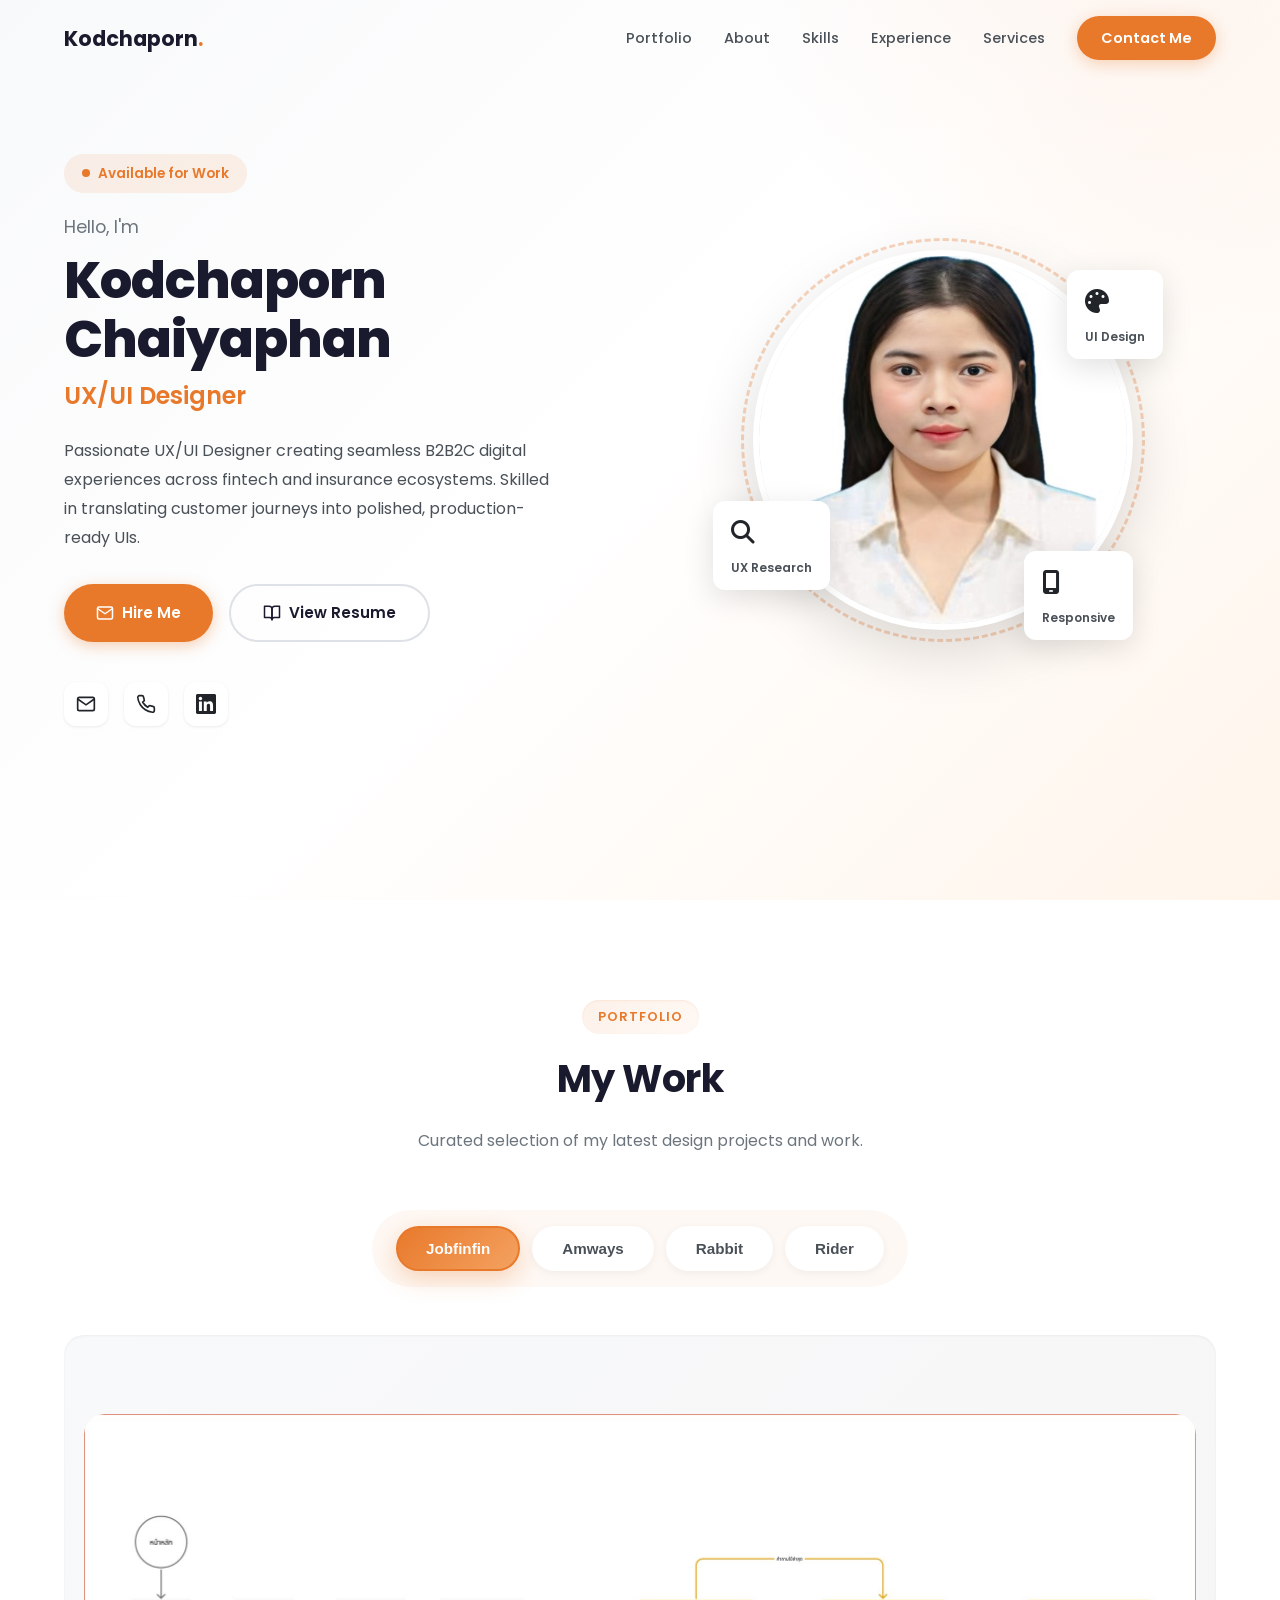
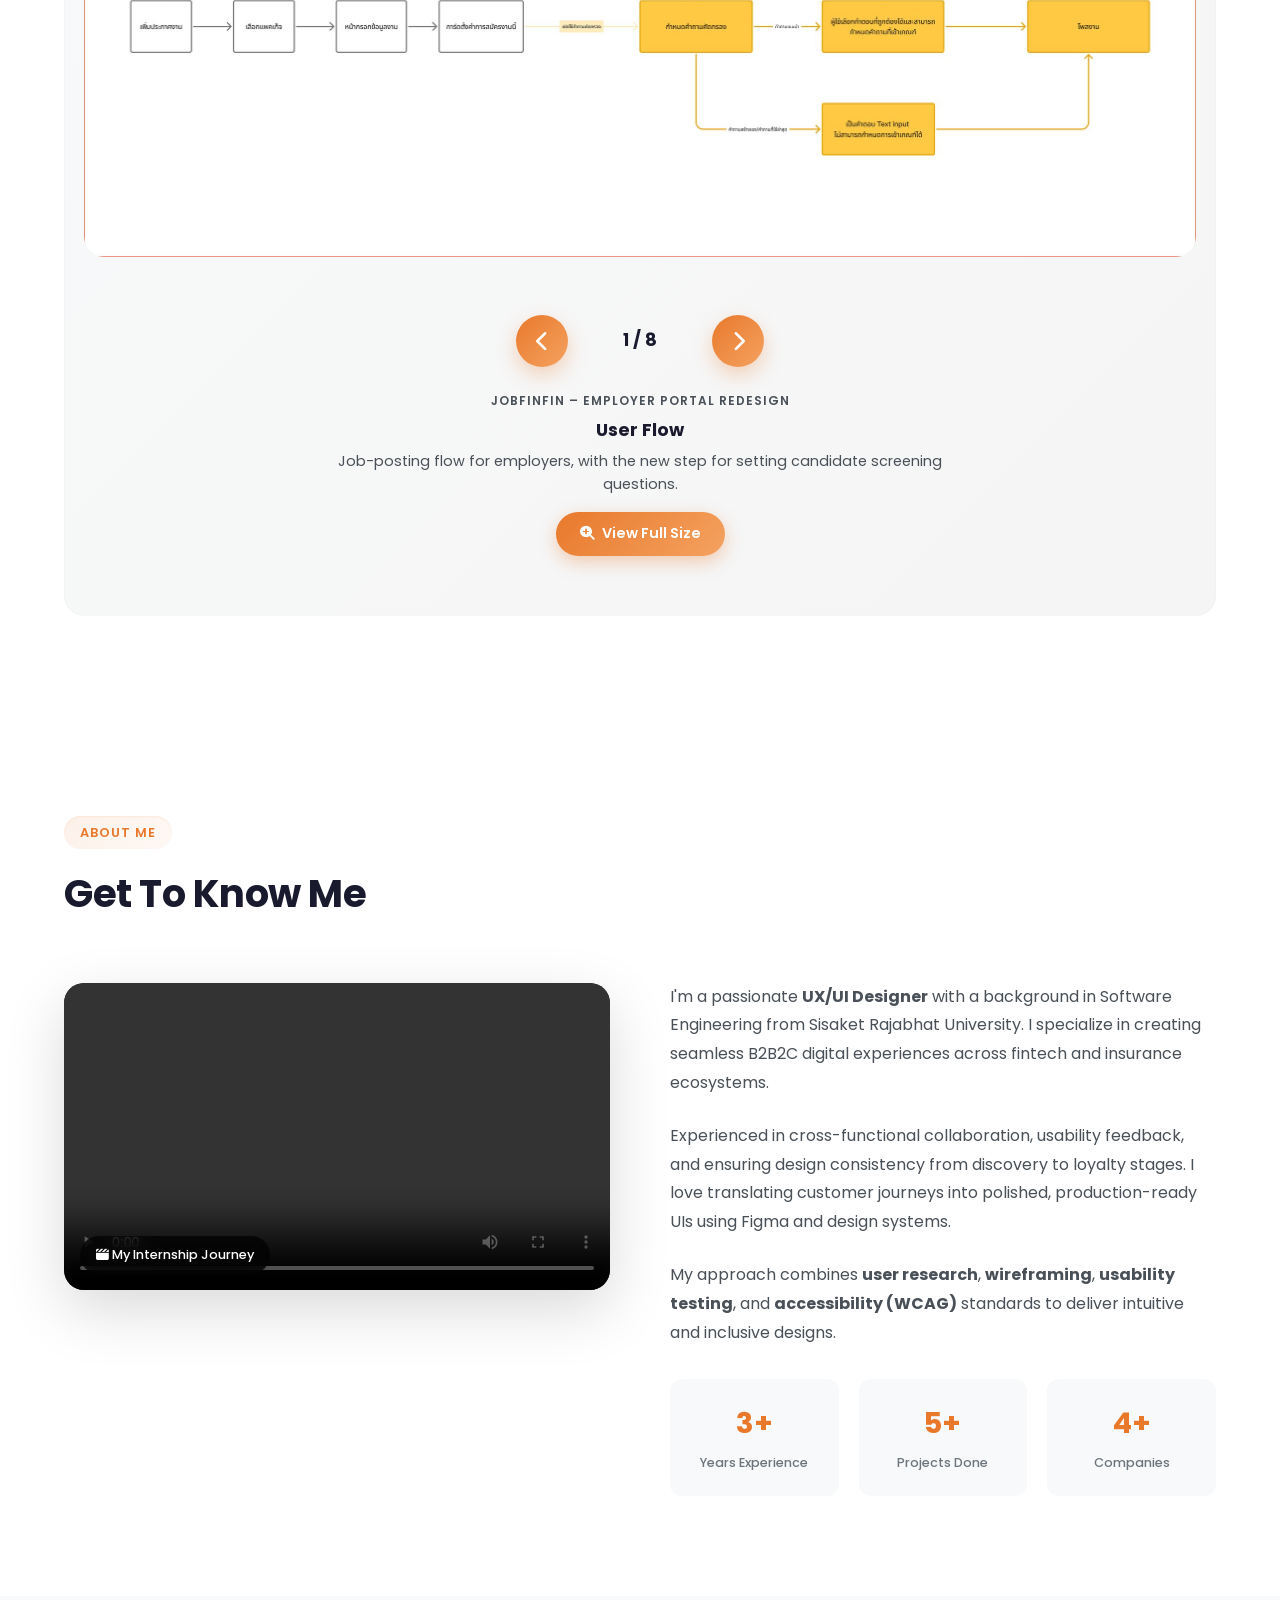
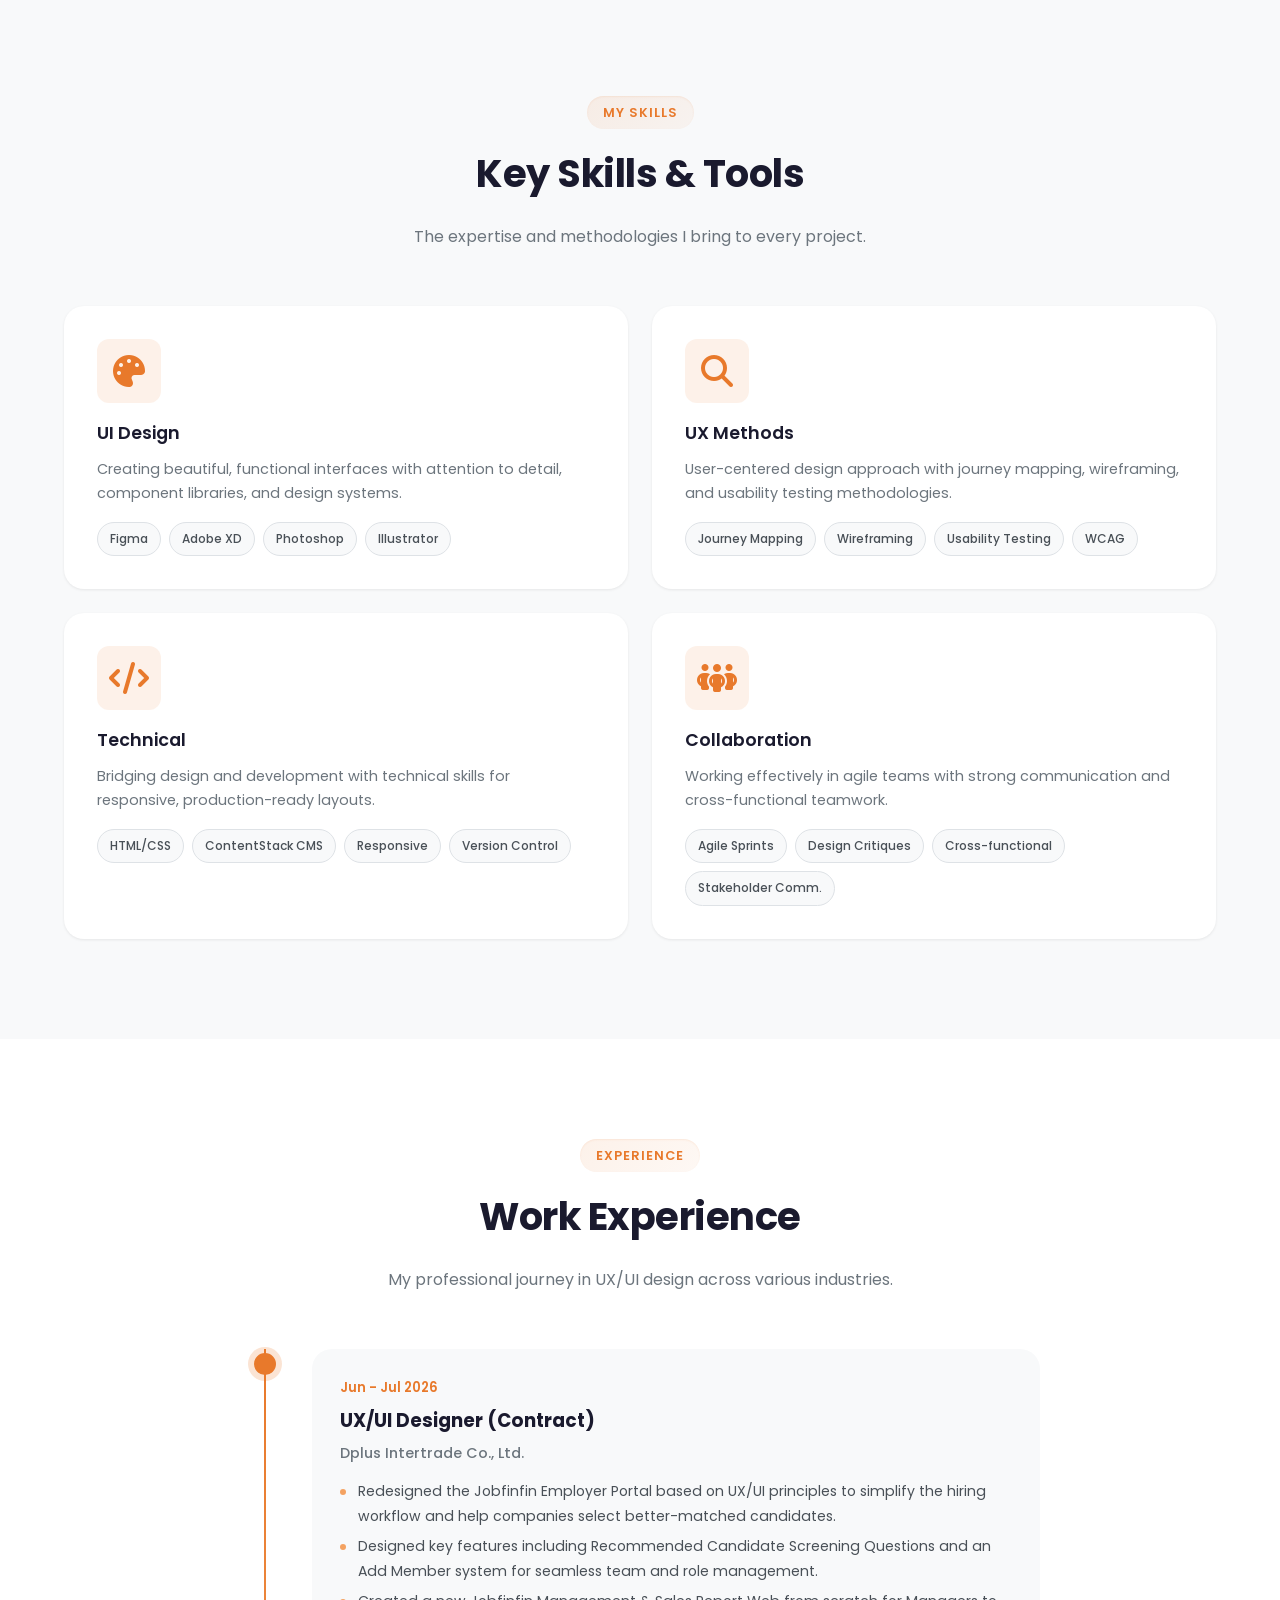
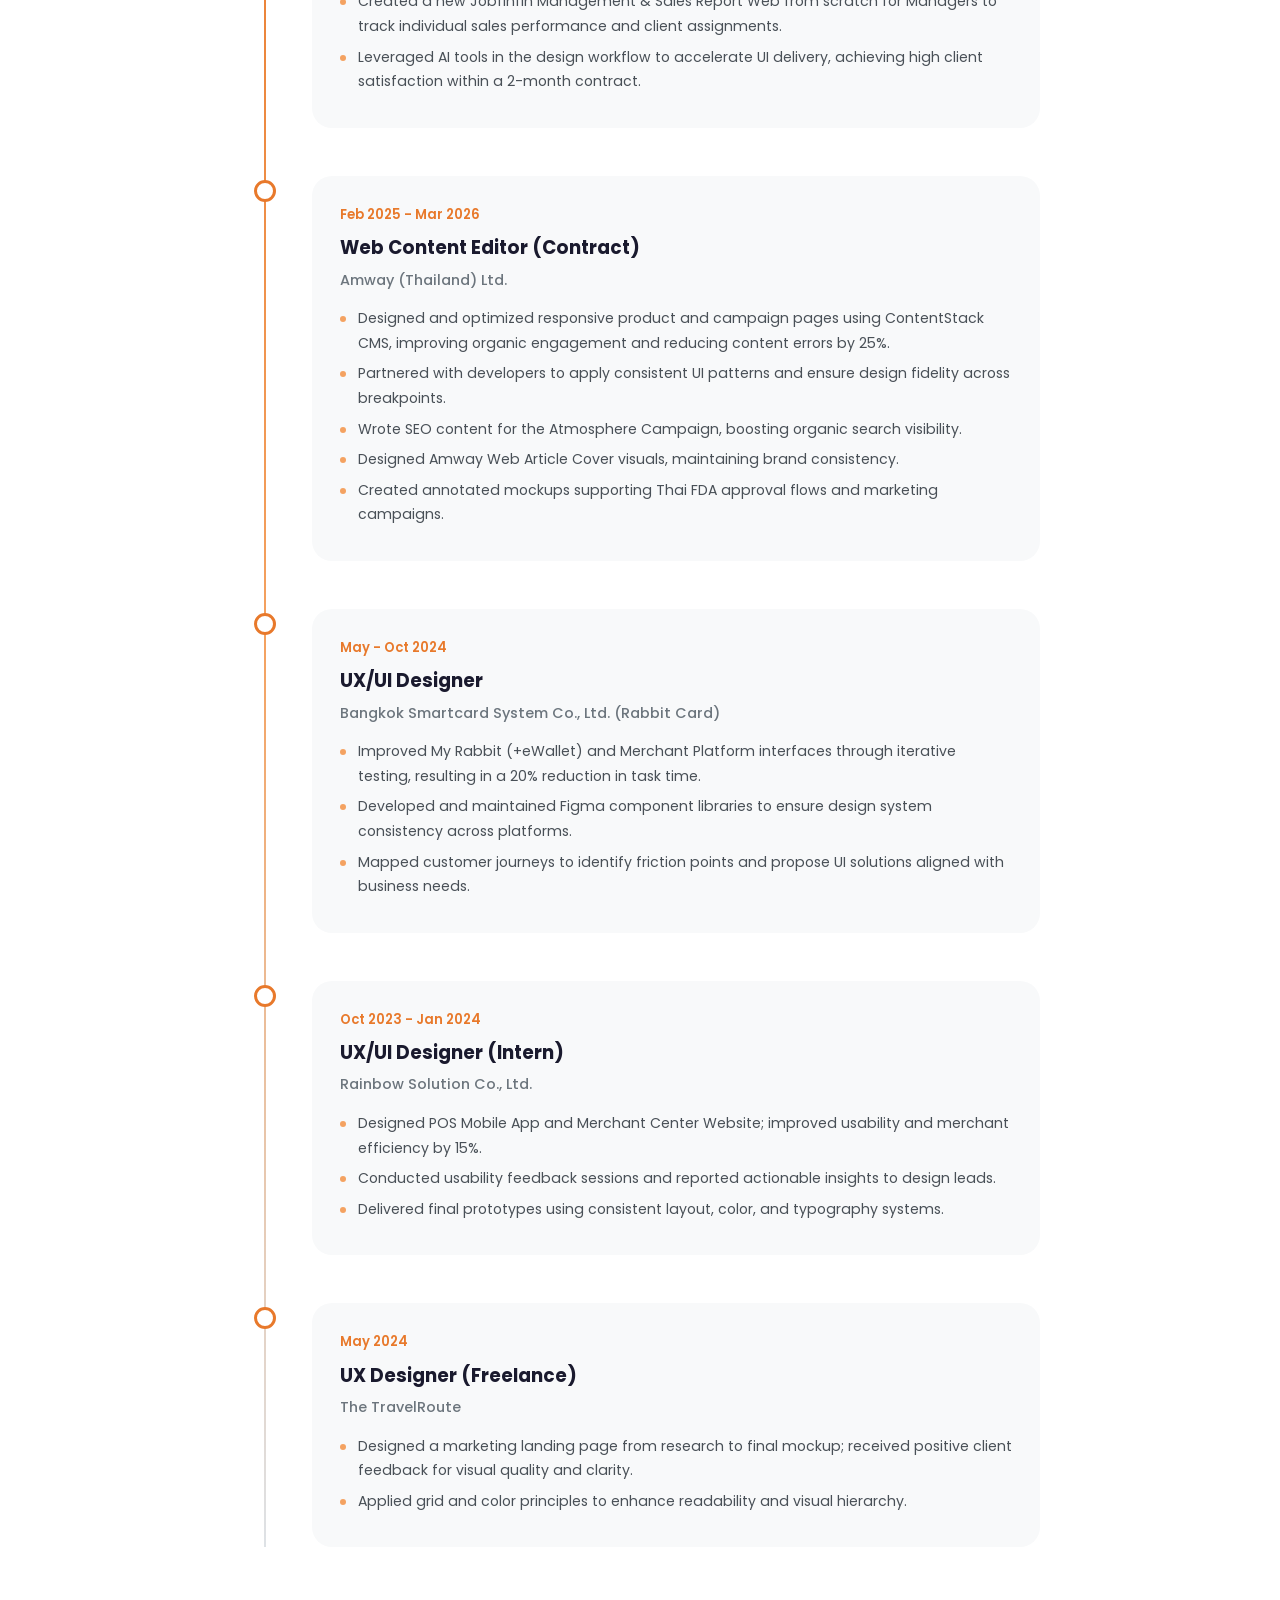
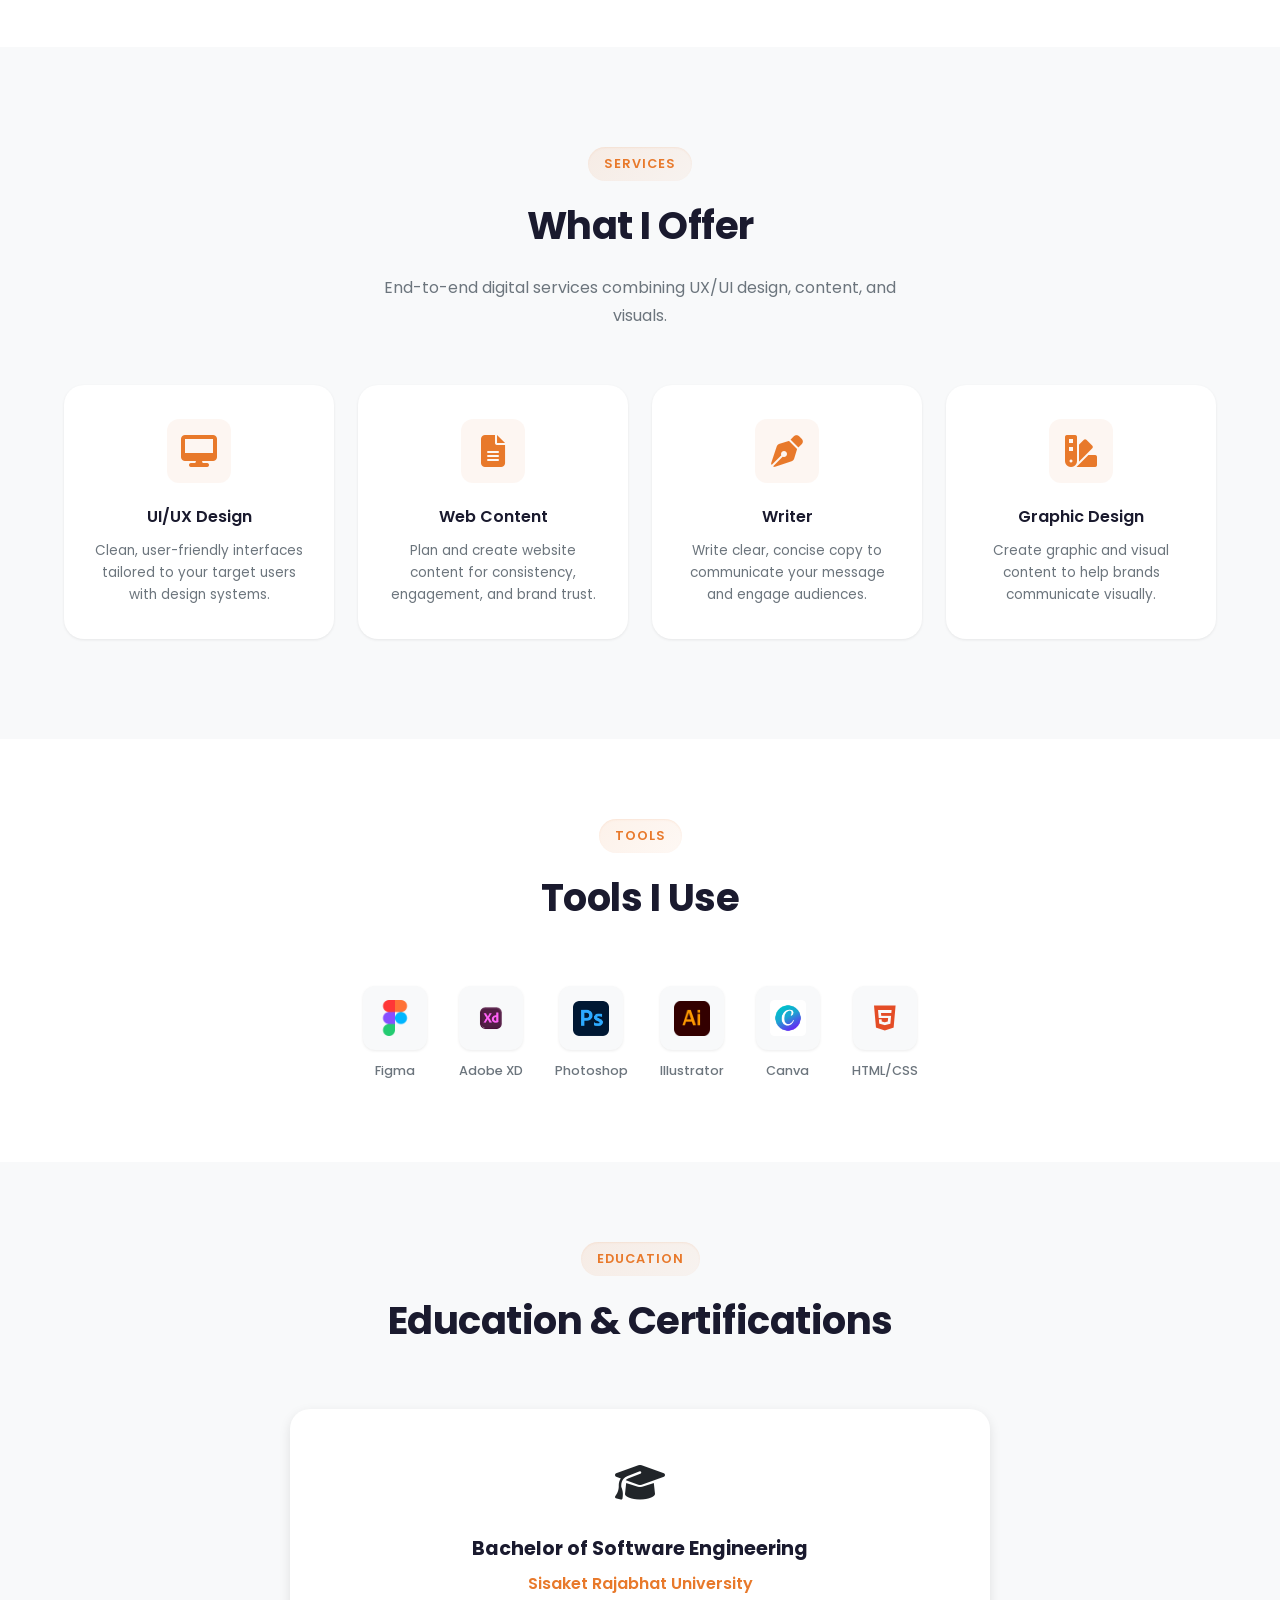
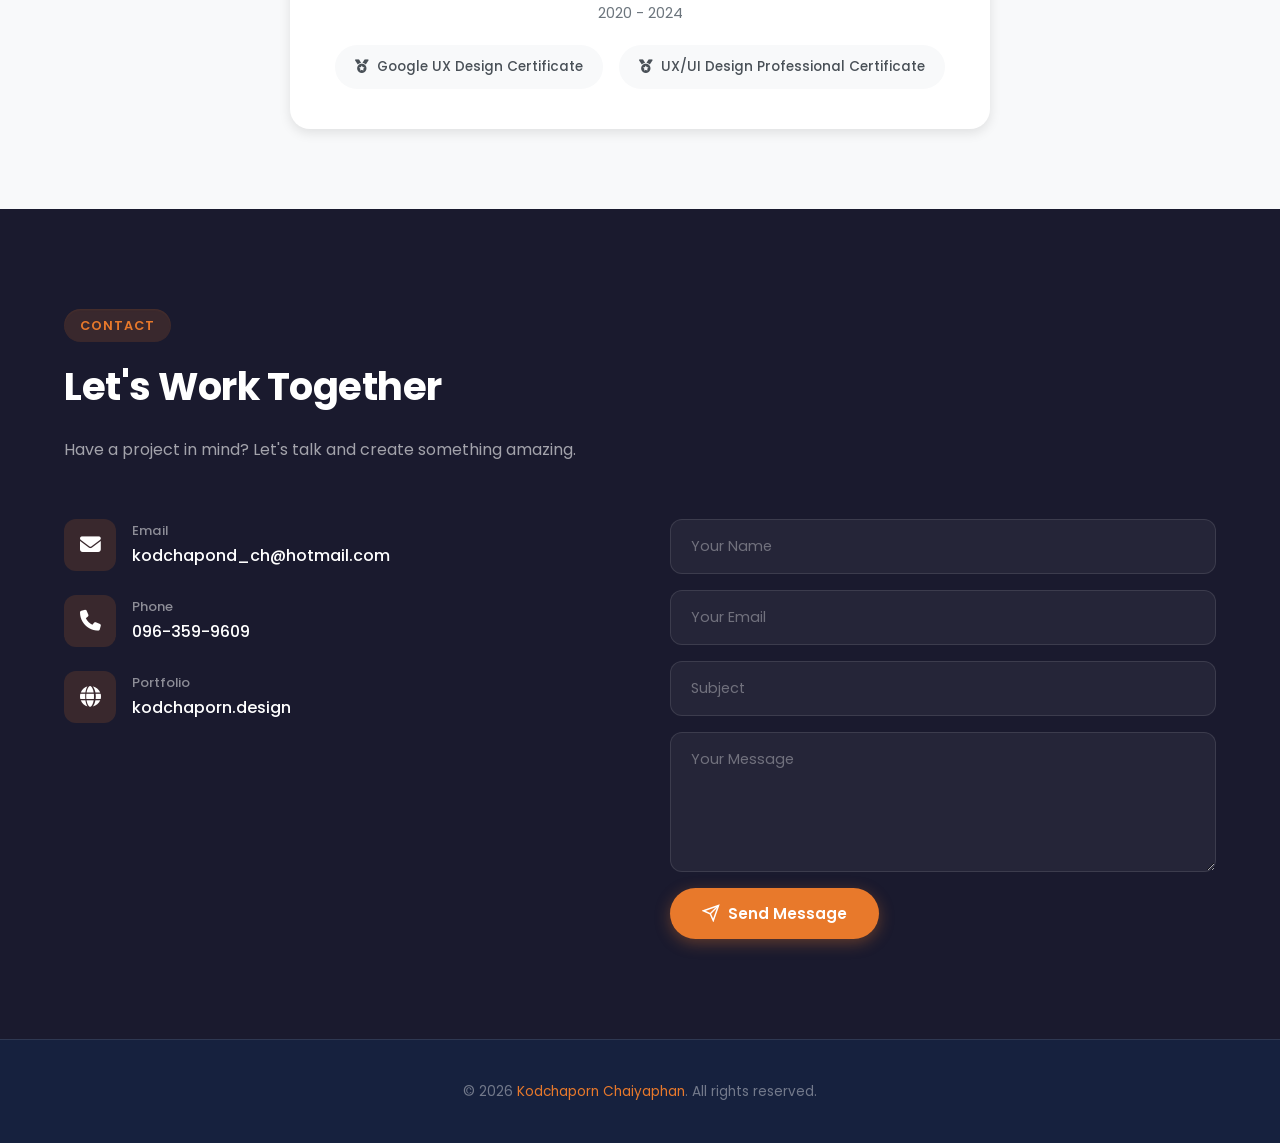
==== commit adff213d: "Change phone number to 096-359-9609" ====
--- a/index.html
+++ b/index.html
@@ -29,7 +29,7 @@
     "image": "https://kodchaporn.com/assets/images/am1.jpg",
     "description": "Passionate UX/UI Designer creating seamless B2B2C digital experiences across fintech and insurance ecosystems",
     "email": "kodchapond_ch@hotmail.com",
-    "telephone": "+66-95-385-7305",
+    "telephone": "+66-96-359-9609",
     "sameAs": [
       "https://www.linkedin.com/in/kodchaporn-chaiyaphan-0a9995286/"
     ],
@@ -421,7 +421,7 @@
           <a href="mailto:kodchapond_ch@hotmail.com" title="Email">
             <svg width="20" height="20" viewBox="0 0 24 24" fill="none" stroke="currentColor" stroke-width="2"><path d="M4 4h16c1.1 0 2 .9 2 2v12c0 1.1-.9 2-2 2H4c-1.1 0-2-.9-2-2V6c0-1.1.9-2 2-2z"/><polyline points="22,6 12,13 2,6"/></svg>
           </a>
-          <a href="tel:095-3857305" title="Phone">
+          <a href="tel:096-3599609" title="Phone">
             <svg width="20" height="20" viewBox="0 0 24 24" fill="none" stroke="currentColor" stroke-width="2"><path d="M22 16.92v3a2 2 0 0 1-2.18 2 19.79 19.79 0 0 1-8.63-3.07 19.5 19.5 0 0 1-6-6 19.79 19.79 0 0 1-3.07-8.67A2 2 0 0 1 4.11 2h3a2 2 0 0 1 2 1.72c.127.96.361 1.903.7 2.81a2 2 0 0 1-.45 2.11L8.09 9.91a16 16 0 0 0 6 6l1.27-1.27a2 2 0 0 1 2.11-.45c.907.339 1.85.573 2.81.7A2 2 0 0 1 22 16.92z"/></svg>
           </a>
           <a href="https://www.linkedin.com/in/kodchaporn-chaiyaphan-0a9995286/" title="LinkedIn" target="_blank">
@@ -809,7 +809,7 @@
       <div class="contact__grid">
         <div class="contact__info reveal">
           <div class="contact__item"><div class="contact__item-icon"><i class="fas fa-envelope"></i></div><div><div class="contact__item-label">Email</div><div class="contact__item-value">kodchapond_ch@hotmail.com</div></div></div>
-          <div class="contact__item"><div class="contact__item-icon"><i class="fas fa-phone"></i></div><div><div class="contact__item-label">Phone</div><div class="contact__item-value">095-385-7305</div></div></div>
+          <div class="contact__item"><div class="contact__item-icon"><i class="fas fa-phone"></i></div><div><div class="contact__item-label">Phone</div><div class="contact__item-value">096-359-9609</div></div></div>
           <div class="contact__item"><div class="contact__item-icon"><i class="fas fa-globe"></i></div><div><div class="contact__item-label">Portfolio</div><div class="contact__item-value">kodchaporn.design</div></div></div>
         </div>
         <form class="contact__form reveal" onsubmit="handleSubmit(event)">
